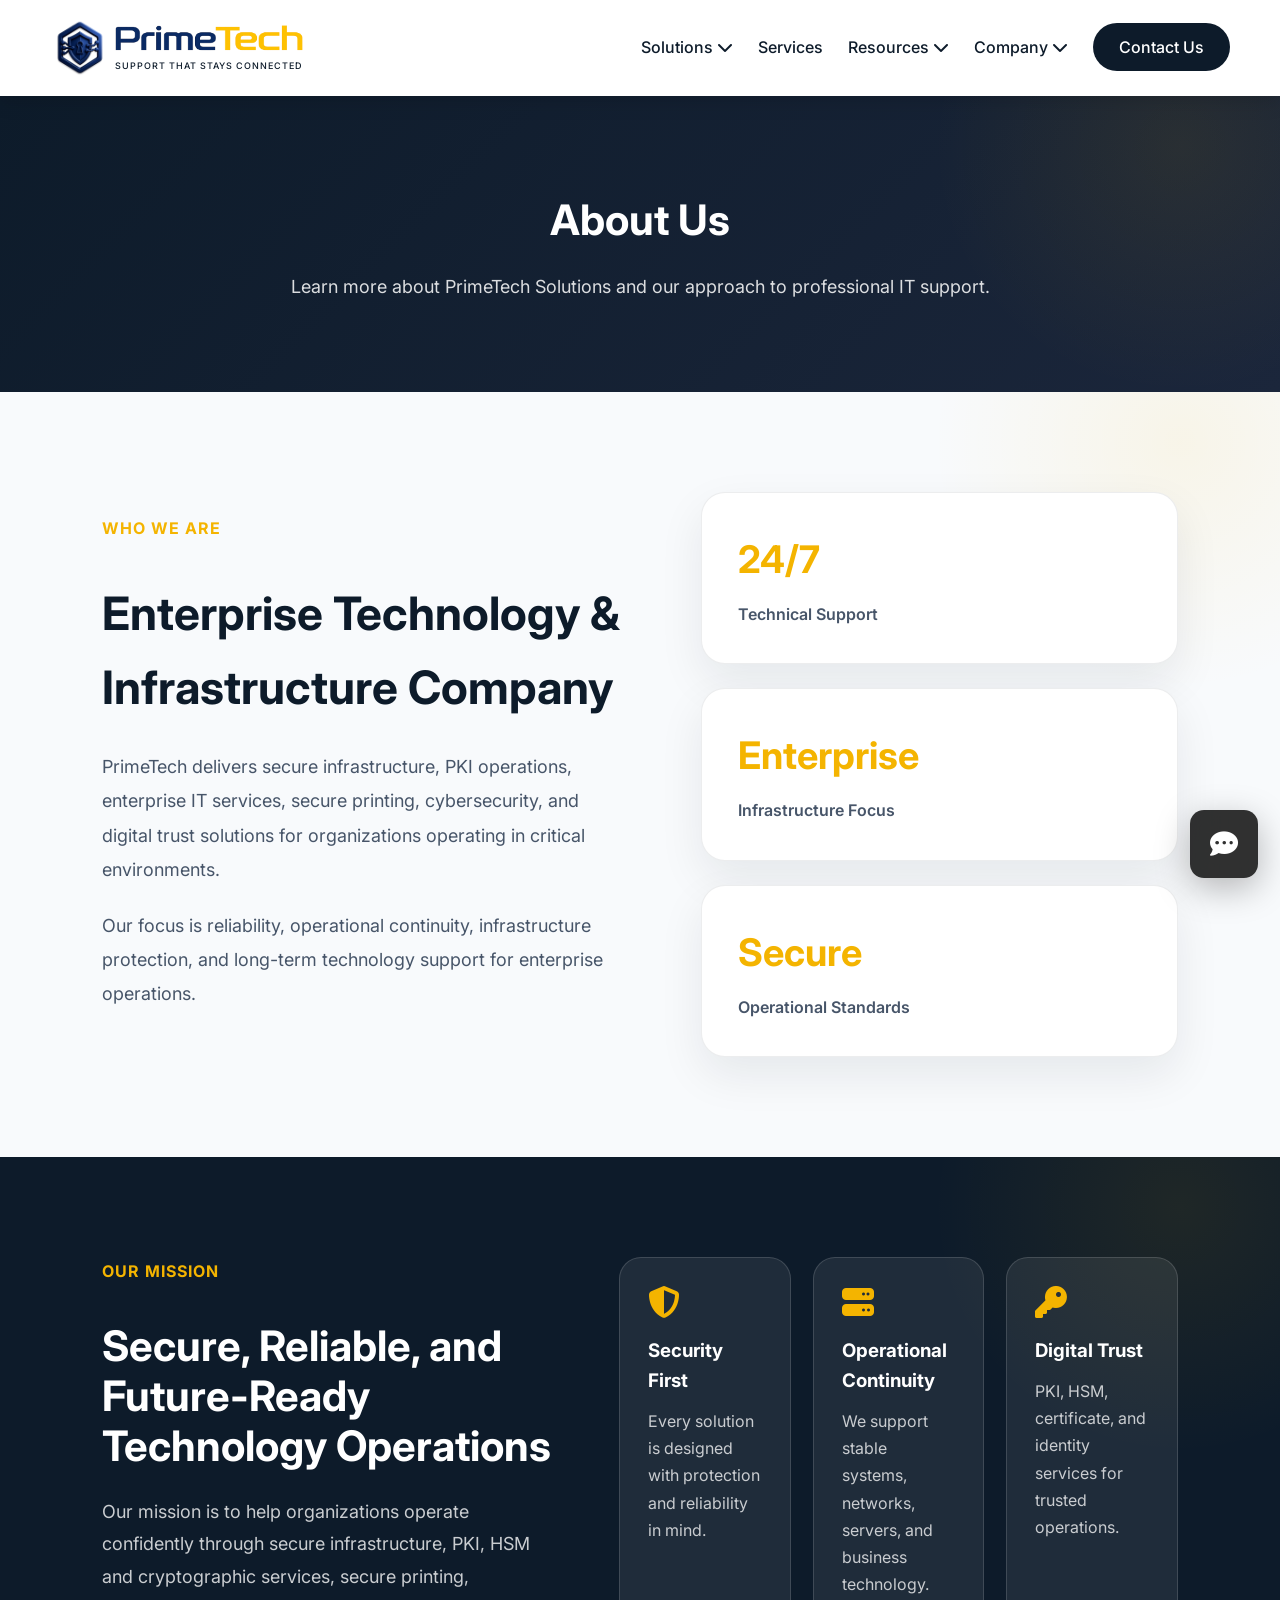
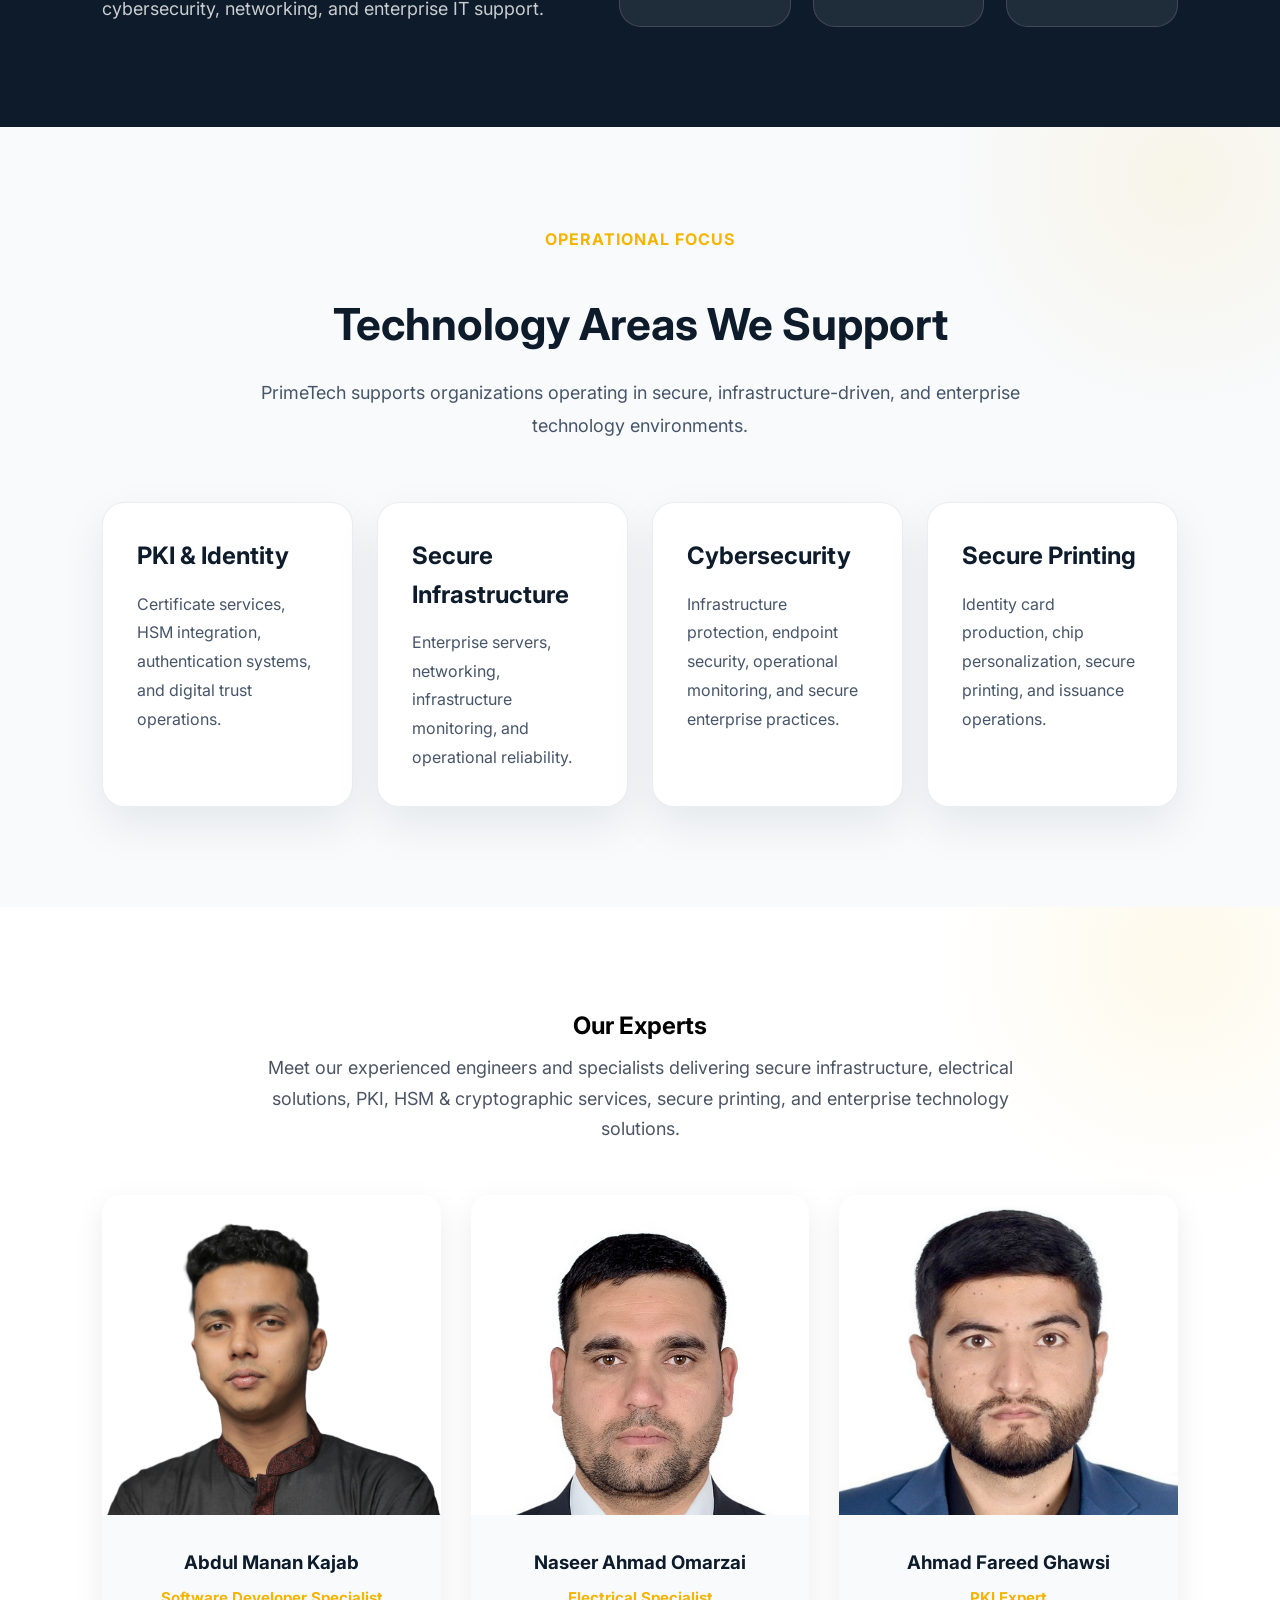
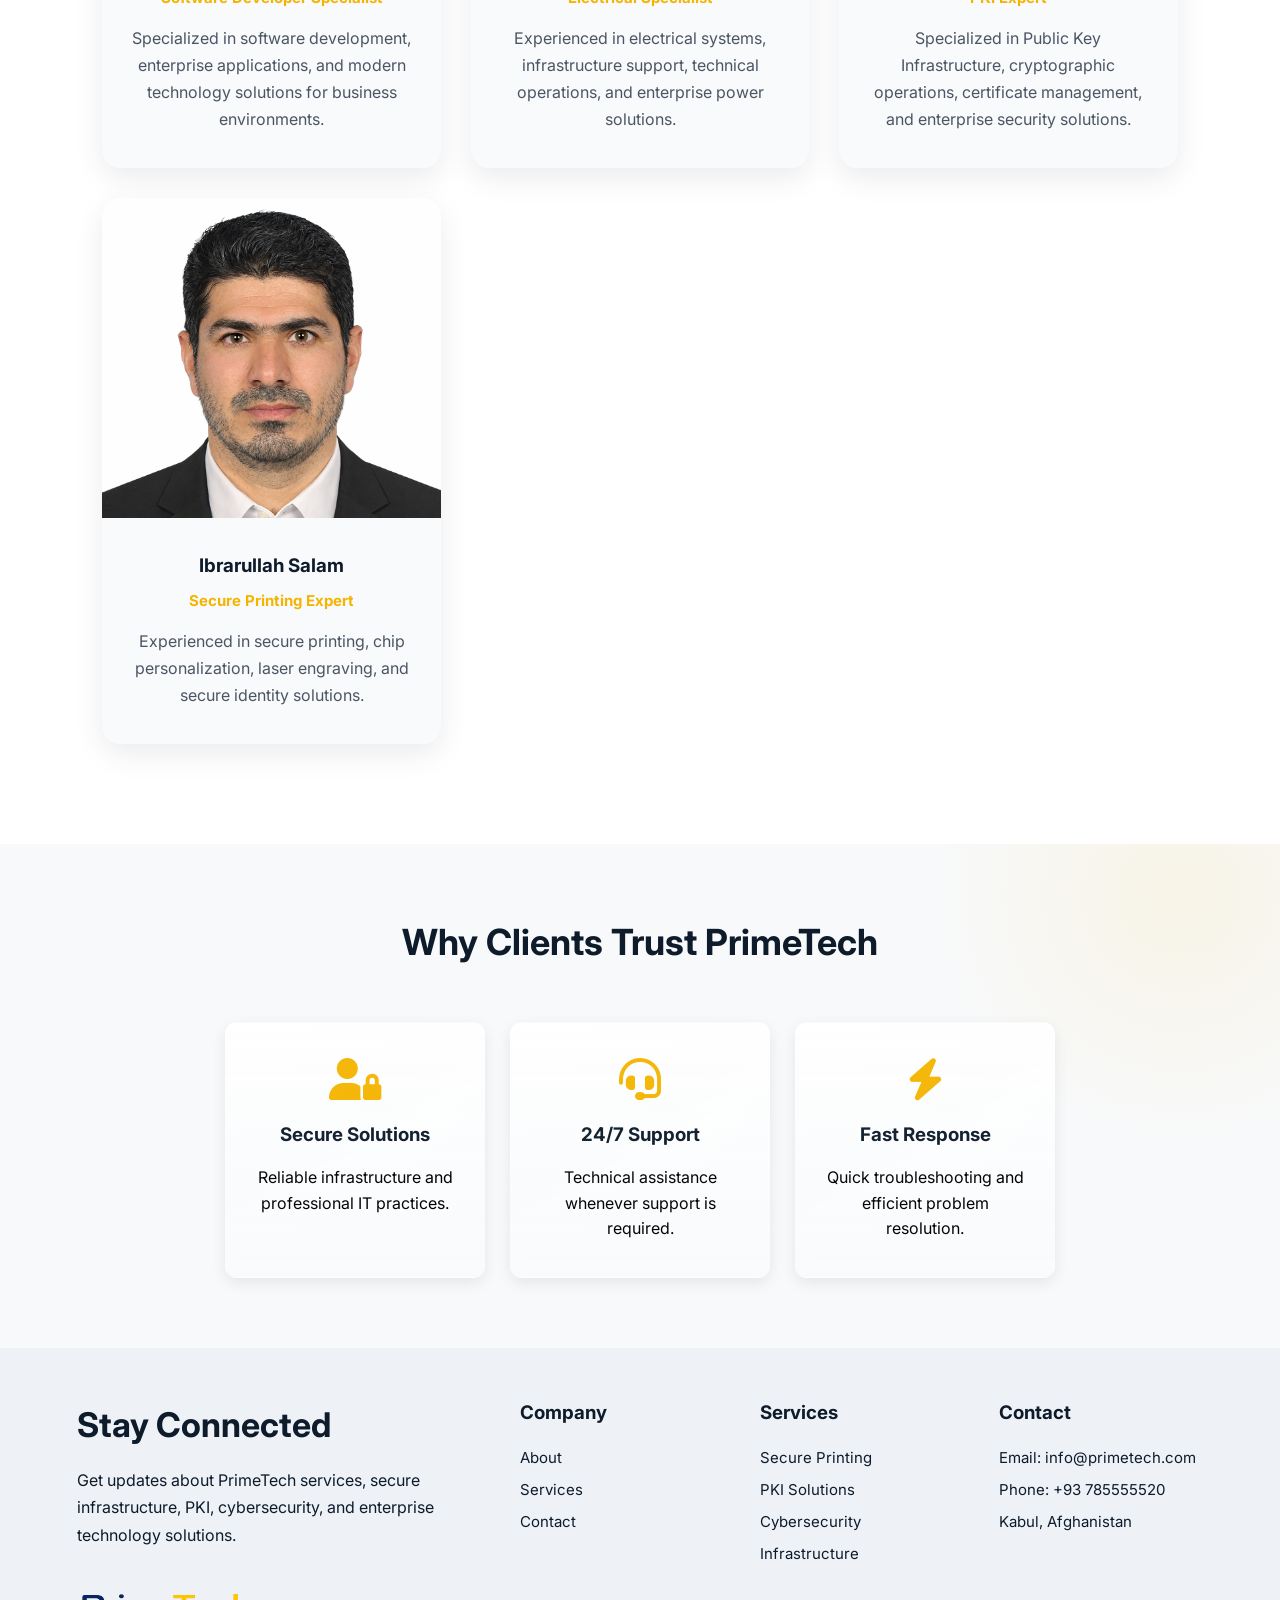
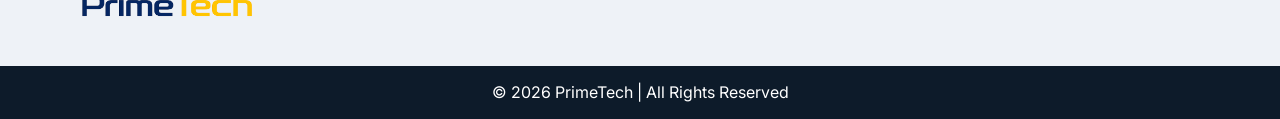
==== about.html @ 7d57d8a5 "Add files via upload" ====
<!DOCTYPE html>
<html lang="en">

<head>
    <meta charset="UTF-8">

    <meta name="viewport"
          content="width=device-width, initial-scale=1.0">

    <title>About PrimeTech | IT Support Company in Afghanistan</title>

<meta name="description"
content="Learn about PrimeTech, a professional IT support company providing networking, server management, hardware support, backup, and consulting services in Afghanistan.">

    <link rel="stylesheet"
href="https://cdnjs.cloudflare.com/ajax/libs/font-awesome/6.5.1/css/all.min.css">

<link rel="stylesheet"
href="https://unpkg.com/aos@2.3.1/dist/aos.css">

<link href="https://fonts.googleapis.com/css2?family=Inter:wght@400;500;600;700;800&display=swap" rel="stylesheet">

<link rel="stylesheet" href="style.css">
<link rel="icon" type="image/png" href="images/favicon.png">
</head>

<body>

       <!-- Navigation -->

  <nav class="navbar">

    <div class="navbar-inner">

    <a href="index.html" class="logo">

    <img src="images/logo-icon.png"
    alt="PrimeTech Icon"
    class="logo-icon-img">

    <div class="logo-wrapper">

        <img src="images/logo.png"
        alt="PrimeTech Logo"
        class="logo-img">

        <span class="logo-sub">
            Support That Stays Connected
        </span>

    </div>

</a>

    <div class="menu-toggle" onclick="toggleMenu()">
        ☰
    </div>

    <ul class="nav-links" id="navLinks">
        <li class="mega-menu-parent" id="solutionsMega">

            <a href="solutions.html">
            Solutions
            <i class="fas fa-chevron-down nav-arrow"></i>
            </a>

            <div class="mega-menu">

                <div class="mega-column">
                    <h4>By Industry</h4>

                    <a href="#"><i class="fas fa-building-columns"></i>Government</a>
                    <a href="#"><i class="fas fa-building"></i>Enterprise</a>
                    <a href="#"><i class="fas fa-landmark"></i>Financial</a>
                    <a href="#"><i class="fas fa-graduation-cap"></i>Education</a>
                </div>

                <div class="mega-column">
                    <h4>By Need</h4>

                    <a href="#"><i class="fas fa-id-badge"></i>Secure Identity</a>
                    <a href="#"><i class="fas fa-shield"></i>Infrastructure Protection</a>
                    <a href="#"><i class="fas fa-key"></i>PKI & Certificates</a>
                    <a href="#"><i class="fas fa-id-card"></i>Secure Printing</a>
                </div>

                <div class="mega-feature">
                    <h4>Enterprise Security</h4>

                    <p>
                        PrimeTech delivers enterprise-grade secure infrastructure,
                        PKI, cybersecurity, secure printing,
                        and digital identity solutions.
                    </p>

                    <a href="solutions.html" class="mega-feature-link">
                        Explore Solutions →
                    </a>
                </div>

                <div class="mega-insight">

                <div class="mega-insight-shape">
                    <i class="fas fa-shield-halved"></i>
                </div>

                <div>
                    <h4>Secure Infrastructure Lifecycle</h4>

                    <p>
                        Protect identity, systems, networks,
                        and enterprise operations with trusted
                        technology services.
                    </p>

                    <a href="solutions.html">
                        Learn More →
                    </a>
                </div>

                </div>
                <div class="mega-menu-footer">
                    <a href="solutions.html">View All Solutions</a>
                </div>

            </div>

        </li>
        <li>
    <a href="services.html">
        Services
    </a>
</li>

<li class="dropdown-parent">

        <a href="resources.html">
            Resources
            <i class="fas fa-chevron-down nav-arrow"></i>
            </a>

    <ul class="simple-dropdown">
        <li><a href="index.html#projects">Projects</a></li>
        <li><a href="#">Case Studies</a></li>
        <li><a href="#">FAQs</a></li>
    </ul>
</li>

<li class="dropdown-parent">
    
            <a href="about.html">
            Company
            <i class="fas fa-chevron-down nav-arrow"></i>
            </a>

    <ul class="simple-dropdown">
        <li><a href="about.html">About PrimeTech</a></li>
        <li><a href="about.html#mission">Mission</a></li>
        <li><a href="about.html#team">Our Experts</a></li>
    </ul>
</li>

<li>
    <a href="contact.html" class="nav-cta">
        Contact Us
    </a>
</li>

</ul>
</div>
</nav>
<section class="page-hero">

    <h1>About Us</h1>

    <p>
        Learn more about PrimeTech Solutions and our approach to
        professional IT support.
    </p>

</section>
    <section class="company-overview" data-aos="fade-up">

    <div class="company-content">

        <span class="hero-label">Who We Are</span>

        <h2>Enterprise Technology & Infrastructure Company</h2>

        <p>
            PrimeTech delivers secure infrastructure,
            PKI operations, enterprise IT services,
            secure printing, cybersecurity,
            and digital trust solutions for organizations
            operating in critical environments.
        </p>

        <p>
            Our focus is reliability, operational continuity,
            infrastructure protection, and long-term
            technology support for enterprise operations.
        </p>

    </div>

    <div class="company-metrics">

        <div class="company-metric-card">
            <h3>24/7</h3>
            <p>Technical Support</p>
        </div>

        <div class="company-metric-card">
            <h3>Enterprise</h3>
            <p>Infrastructure Focus</p>
        </div>

        <div class="company-metric-card">
            <h3>Secure</h3>
            <p>Operational Standards</p>
        </div>

    </div>

</section>
<section class="company-mission" data-aos="fade-up">

    <div class="mission-card">

        <span class="hero-label">Our Mission</span>

        <h2>Secure, Reliable, and Future-Ready Technology Operations</h2>

        <p>
            Our mission is to help organizations operate confidently
            through secure infrastructure, PKI, HSM and cryptographic
            services, secure printing, cybersecurity, networking,
            and enterprise IT support.
        </p>

    </div>

    <div class="mission-principles">

        <div>
            <i class="fas fa-shield-halved"></i>
            <h3>Security First</h3>
            <p>Every solution is designed with protection and reliability in mind.</p>
        </div>

        <div>
            <i class="fas fa-server"></i>
            <h3>Operational Continuity</h3>
            <p>We support stable systems, networks, servers, and business technology.</p>
        </div>

        <div>
            <i class="fas fa-key"></i>
            <h3>Digital Trust</h3>
            <p>PKI, HSM, certificate, and identity services for trusted operations.</p>
        </div>

    </div>

</section>
<section class="focus-areas" data-aos="fade-up">

    <div class="focus-header">

        <span class="hero-label">Operational Focus</span>

        <h2>Technology Areas We Support</h2>

        <p>
            PrimeTech supports organizations operating
            in secure, infrastructure-driven,
            and enterprise technology environments.
        </p>

    </div>

    <div class="focus-grid">

        <div class="focus-box">
            <h3>PKI & Identity</h3>
            <p>
                Certificate services, HSM integration,
                authentication systems, and digital trust operations.
            </p>
        </div>

        <div class="focus-box">
            <h3>Secure Infrastructure</h3>
            <p>
                Enterprise servers, networking,
                infrastructure monitoring,
                and operational reliability.
            </p>
        </div>

        <div class="focus-box">
            <h3>Cybersecurity</h3>
            <p>
                Infrastructure protection,
                endpoint security,
                operational monitoring,
                and secure enterprise practices.
            </p>
        </div>

        <div class="focus-box">
            <h3>Secure Printing</h3>
            <p>
                Identity card production,
                chip personalization,
                secure printing,
                and issuance operations.
            </p>
        </div>

    </div>

</section>
<section class="team-section">

    <h2>Our Experts</h2>

        <p class="section-subtitle">
                Meet our experienced engineers and specialists delivering
                secure infrastructure,
                electrical solutions,
                PKI,
                HSM & cryptographic services,
                secure printing,
                and enterprise technology solutions.
            </p>

    <div class="team-container">

        <div class="team-box">
            <img src="images/expert1.jpg" alt="Software Developer Specialist">
            <h3>Abdul Manan Kajab</h3>
            <h4>Software Developer Specialist</h4>
            <p>
                Specialized in software development, enterprise applications,
                and modern technology solutions for business environments.
            </p>
        </div>

        <div class="team-box">
            <img src="images/expert2.jpg" alt="Network Specialist">
            <h3>Naseer Ahmad Omarzai</h3>
            <h4>Electrical Specialist</h4>
            <p>
                Experienced in electrical systems,
                infrastructure support,
                technical operations,
                and enterprise power solutions.
            </p>
        </div>

        <div class="team-box">
            <img src="images/expert3.jpg" alt="PKI Expert">
            <h3>Ahmad Fareed Ghawsi</h3>
            <h4>PKI Expert</h4>
            <p>
                Specialized in Public Key Infrastructure, cryptographic operations,
                certificate management, and enterprise security solutions.
            </p>
        </div>

        <div class="team-box">
            <img src="images/expert4.jpg" alt="Secure Printing Expert">
            <h3>Ibrarullah Salam</h3>
            <h4>Secure Printing Expert</h4>
            <p>
                Experienced in secure printing, chip personalization,
                laser engraving, and secure identity solutions.
            </p>
        </div>

    </div>

</section>
<section class="trust-section">

    <h2>Why Clients Trust PrimeTech</h2>

    <div class="trust-container">

        <div class="trust-box">

            <i class="fas fa-user-lock"></i>

            <h3>Secure Solutions</h3>

            <p>
                Reliable infrastructure and
                professional IT practices.
            </p>

        </div>

        <div class="trust-box">

            <i class="fas fa-headset"></i>

            <h3>24/7 Support</h3>

            <p>
                Technical assistance whenever
                support is required.
            </p>

        </div>

        <div class="trust-box">

            <i class="fas fa-bolt"></i>

            <h3>Fast Response</h3>

            <p>
                Quick troubleshooting and
                efficient problem resolution.
            </p>

        </div>

    </div>

</section>
    <footer class="footer">

    <div class="footer-main">

        <div class="footer-newsletter">
            <h2>Stay Connected</h2>
            <p>Get updates about PrimeTech services, secure infrastructure, PKI, cybersecurity, and enterprise technology solutions.</p>

            <img src="images/logo.png"
            alt="PrimeTech Logo"
            class="footer-logo">
        </div>

        <div class="footer-links">
            <h3>Company</h3>
            <a href="about.html">About</a>
            <a href="services.html">Services</a>
            <a href="contact.html">Contact</a>
        </div>

        <div class="footer-links">
            <h3>Services</h3>
            <a href="services.html#secure-printing">Secure Printing</a>
            <a href="services.html#pki">PKI Solutions</a>
            <a href="services.html#cybersecurity">Cybersecurity</a>
            <a href="services.html">Infrastructure</a>
        </div>

        <div class="footer-links">
            <h3>Contact</h3>
            <p>Email: info@primetech.com</p>
            <p>Phone: +93 785555520</p>
            <p>Kabul, Afghanistan</p>
        </div>

    </div>

    <div class="footer-bottom">
        <p>© 2026 PrimeTech | All Rights Reserved</p>
    </div>

</footer>

<a href="https://wa.me/93785555520"
class="support-float"
target="_blank">

    <i class="fas fa-comment-dots"></i>

</a>

<script src="https://unpkg.com/aos@2.3.1/dist/aos.js"></script>


<script src="https://unpkg.com/aos@2.3.1/dist/aos.js"></script>
<script src="script.js"></script>

</body>

</html>
---- style.css ----
* {
    margin: 0;
    padding: 0;
    box-sizing: border-box;
}

/* Body */

body {
    font-family: 'Inter', Arial, sans-serif;
    line-height: 1.6;
    scroll-behavior: smooth;
    overflow-x: hidden;
}

/* Navigation */

.navbar {
    background: #ffffff;
    color: #0d1b2a;
    position: sticky;
    top: 0;
    z-index: 1000;
    box-shadow: 0 4px 20px rgba(0,0,0,0.15);
    overflow: visible;
}
.navbar-inner {
    max-width: 1400px;

    margin: 0 auto;

    padding: 18px 50px;
    position: static !important;

    display: flex;

    align-items: center;

    justify-content: space-between;

    gap: 40px;
}

.logo {
    display: flex;

    align-items: center;
    
    gap: 0px;
    
    text-decoration: none;
}

.logo-wrapper {
    display: flex;

    flex-direction: column;

    align-items: flex-start;
}

.logo-img {
    max-width: 198px;
    
    
}

.logo-icon-img {
    width: 60px;
    
    height: 60px;

    object-fit: contain;
}

.logo-sub {
    font-size: 9px;

    color: #0d1b2a;

    background: transparent;

    padding: 3px 10px;

    margin-top: -2px;

    margin-left: -5px;

    font-weight: 500;

    letter-spacing: 1px;

    text-transform: uppercase;

    backdrop-filter: blur(6px);

    -webkit-backdrop-filter: blur(6px);
    white-space: nowrap;
}

.nav-links {
    list-style: none;

    display: flex;

    justify-content: flex-end;

    align-items: center;

    gap: 25px;

    width: 100%;
}

.nav-links > li > a {
    position: relative;

    color: #0d1b2a;

    text-decoration: none;

    font-weight: 500;

    transition: color 0.3s ease;
}
.nav-links > li {
    position: relative;
}

.nav-links a::after {
    content: "";

    position: absolute;

    left: 0;
    bottom: -6px;

    width: 0%;

    height: 2px;

    background: #f4b400;

    transition: width 0.3s ease;
}

.nav-links > li > a:hover {
    color: #f4b400;
}

.nav-links > li > a:hover::after {
    width: 100%;
}
.nav-links > li > a.active::after {
    width: 100%;
}

.nav-links > li > a.active {
    color: #f4b400;
    font-weight: 600;
}

/* Hero */

.hero {
    position: relative;

    overflow: hidden;

    min-height: 100vh;

    display: flex;

    flex-direction: column;

    justify-content: center;

    align-items: center;

    background-image:
    linear-gradient(rgba(0,0,0,0.7),
    rgba(0,0,0,0.7)),
    url("images/hero.jpg");

    background-size: cover;

    background-position: center;

    color: white;

    text-align: center;

    padding: 110px 20px;
}

.hero h1 {
    font-size: 48px;

    margin-bottom: 20px;
}

.hero p {
    margin-bottom: 30px;
}

.hero button {
    background-color: #f4b400;

    color: white;

    border: none;

    padding: 14px 30px;

    font-size: 16px;

    font-weight: 600;

    border-radius: 8px;

    cursor: pointer;

    transition: all 0.3s ease;

    box-shadow: 0 8px 20px rgba(0,180,216,0.25);
}

.hero button:hover {
    transform: translateY(-3px);

    background-color: #d89b00;

    box-shadow: 0 12px 25px rgba(0,180,216,0.4);
}

/* Services */

.services {
    text-align: center;

    padding: 40px 20px;
}


/* Services Container */

.services-container {
    display: flex;

    justify-content: center;

    gap: 20px;

    flex-wrap: wrap;

    margin-top: 40px;
}

/* Service Box */

.service-box {
    background: rgba(255,255,255,0.7);

    backdrop-filter: blur(14px);

    border: 1px solid rgba(255,255,255,0.25);

    width: 300px;

    padding: 32px;

    border-radius: 20px;

    transition: all 0.35s ease;

    box-shadow:
    0 10px 30px rgba(13,27,42,0.08);
}

.service-box i {
    font-size: 40px;
    color: #f4b400;
    margin-bottom: 15px;
    display: block;
}

/* Image Section */

.image-section {
    text-align: center;
    padding: 80px 20px;
    background: #f8f9fa;
}

.image-section h2 {
    font-size: 36px;
    color: #0d1b2a;
    margin-bottom: 15px;
}

.image-section p {
    max-width: 700px;
    margin: 0 auto 35px;
    color: #444;
    font-size: 18px;
    line-height: 1.7;
}

.responsive-img {
    width: 100%;
    max-width: 650px;
    height: auto;
    display: block;
    margin: 0 auto;
    border-radius: 14px;
    box-shadow: 0 10px 30px rgba(0,0,0,0.18);
}

/* Footer */

.footer {
    background: #eef2f7;
    overflow: hidden;
    color: #0d1b2a;
    padding: 50px 6% 0;
}

.footer-main {
    display: grid;
    grid-template-columns: 2fr 1fr 1fr 1fr;
    gap: 35px;
    padding-bottom: 35px;
}

.footer-newsletter h2 {
    color: #0d1b2a;
    font-size: 34px;
    margin-bottom: 15px;
}

.footer-newsletter p {
    max-width: 520px;
    color: #0d1b2a;
    line-height: 1.7;
}

.footer-logo-text {
    margin-top: 70px;
    font-size: 22px;
    font-weight: 700;
    color: #0d1b2a;
}

.footer-links h3 {
    color: #0d1b2a;
    margin-bottom: 18px;
}

.footer-links a,
.footer-links p {
    display: block;
    color: #0d1b2a;
    text-decoration: none;
    margin-bottom: 10px;
    line-height: 1.6;
}

.footer-links a:hover {

    color: #0d1b2a;

    transform: translateX(3px);
}

.footer-bottom {
    background: #0d1b2a;

    color: white;

    text-align: center;

    padding: 14px;

    margin-left: -10%;

    margin-right: -10%;
}
.footer-links a,
.footer-links p {

    font-size: 15px;

    margin-bottom: 8px;
}
.footer-logo {
    width: 180px;

    margin-top: 40px;
    filter: contrast(1.05);
}
.footer-links a {
    transition: 0.3s ease;
}
@media (max-width: 768px) {
    .footer-main {
        grid-template-columns: 1fr;
    }
}

/* Mobile Responsive */
@media (max-width: 768px) {

    .navbar {
        flex-direction: column;
        align-items: flex-start;
    }

    .nav-links {
        margin-top: 10px;
    }

    .hero h1 {
        font-size: 32px;
    }

    .image-section img {
        width: 100%;
    }
    .menu-toggle {
    z-index: 1100;
}
}
/* Contact Section */

.contact-section {
    padding: 40px 20px;

    text-align: center;
}

/* Contact Form */

.enterprise-form {
    width: 100%;
    max-width: 100%;

    margin: 40px auto;

    display: flex;

    flex-direction: column;

    gap: 20px;
}

/* Inputs */

.contact-form input,
.contact-form textarea {
    padding: 15px;

    font-size: 16px;

    border: 1px solid #ccc;

    border-radius: 5px;
}

/* Textarea */

.contact-form textarea {
    height: 150px;

    resize: none;
}

/* Button */

.contact-form button {
    background-color: #f4b400;

    color: #0d1b2a;

    border: none;

    padding: 15px;

    font-size: 16px;

    border-radius: 5px;

    cursor: pointer;

    transition: 0.3s;
}

.contact-form button:hover {
    background-color: #d89b00;
}
/* Contact Info */

.contact-info {
    margin-top: 40px;

    line-height: 2;
}
.menu-toggle {
    display: none;
    font-size: 28px;
    cursor: pointer;
    color: #0d1b2a;
}
@media (max-width: 768px) {

    .menu-toggle {
        display: block;
    }

    .nav-links {
    position: absolute;

    top: 80px;

    left: 20px;

    background: rgba(10,20,35,0.96);

    flex-direction: column;

    width: 220px;

    padding: 25px;

    border-radius: 12px;

    display: none;

    gap: 20px;

    box-shadow: 0 10px 30px rgba(0,0,0,0.3);
}

    .nav-links.show {
        display: flex;
    }
}
.support-float {
    position: fixed;

    right: 22px;
    bottom: 22px;

    width: 68px;
    height: 68px;

    background: rgba(20,20,20,0.88);

    color: white;

    border-radius: 14px;

    display: flex;
    align-items: center;
    justify-content: center;

    text-decoration: none;

    backdrop-filter: blur(12px);

    box-shadow: 0 10px 35px rgba(0,0,0,0.28);

    z-index: 9999;

    transition: 0.3s ease;
}

.support-float i {
    font-size: 28px;
}

.support-float:hover {
    transform: translateY(-5px);

    background: #0d1b2a;

    color: #f4b400;
}
.trust-section {
    padding: 70px 20px;

    background: #f8f9fa;

    text-align: center;
}

.trust-section h2 {
    font-size: 36px;

    margin-bottom: 50px;

    color: #0d1b2a;
}

.trust-container {
    display: flex;

    justify-content: center;

    flex-wrap: wrap;

    gap: 25px;
}

.trust-box {
    background: white;

    width: 260px;

    padding: 35px 25px;

    border-radius: 12px;

    box-shadow: 0 5px 15px rgba(0,0,0,0.08);

    transition: all 0.3s ease;
}


.trust-box i {
    font-size: 42px;

    color: #f4b400;

    margin-bottom: 20px;
}

.trust-box h3 {
    margin-bottom: 15px;

    color: #0d1b2a;
}
.about-section {
    padding: 80px 20px;

    background: #f8f9fa;
}

.about-container {
    max-width: 1100px;

    margin: auto;

    display: flex;

    justify-content: space-between;

    align-items: center;

    gap: 50px;

    flex-wrap: wrap;
}

.about-text {
    flex: 1;
    min-width: 300px;
}

.about-text h1 {
    font-size: 42px;

    margin-bottom: 25px;

    color: #0d1b2a;
}

.about-text p {
    margin-bottom: 20px;

    line-height: 1.8;

    color: #444;
}

.about-stats {
    display: flex;

    gap: 20px;

    flex-wrap: wrap;

    justify-content: center;
}

.stat-box {
    background: white;

    padding: 30px;

    width: 180px;

    text-align: center;

    border-radius: 12px;

    box-shadow: 0 5px 15px rgba(0,0,0,0.08);

    transition: 0.3s;
}

.stat-box:hover {
    transform: translateY(-8px);
}

.stat-box h2 {
    color: #f4b400;

    font-size: 36px;

    margin-bottom: 10px;
}
.testimonials {
    padding: 80px 20px;

    background: white;

    text-align: center;
}

.testimonials h2 {
    font-size: 36px;

    margin-bottom: 50px;

    color: #0d1b2a;
}

.testimonials-container {
    display: flex;

    justify-content: center;

    gap: 25px;

    flex-wrap: wrap;
}

.testimonial-box {
    background: #f8f9fa;

    width: 320px;

    padding: 35px 25px;

    border-radius: 12px;

    box-shadow: 0 5px 15px rgba(0,0,0,0.08);

    transition: all 0.3s ease;
}

.testimonial-box i {
    font-size: 30px;

    color: #f4b400;

    margin-bottom: 20px;
}

.testimonial-box p {
    color: #444;

    line-height: 1.7;

    margin-bottom: 20px;
}

.testimonial-box h4 {
    color: #0d1b2a;
}


#typing {
    color: #f4b400;

    border-right: 3px solid #f4b400;

    padding-right: 5px;

    font-weight: bold;

    text-shadow: 0 0 12px rgba(244,180,0,0.45);

    animation: blink 0.7s infinite;
}

@keyframes blink {

    50% {
        border-color: transparent;
    }
}
.counter-section {
    background: #0d1b2a;

    padding: 80px 20px;

    color: white;
}

.counter-container {
    display: flex;

    justify-content: center;

    flex-wrap: wrap;

    gap: 30px;
}

.counter-box {
    text-align: center;

    width: 220px;
}

.counter-box h2 {
    font-size: 52px;

    color: #f4b400;

    margin-bottom: 10px;
}

.counter-box p {
    font-size: 18px;
}

#particles-js {
    position: absolute;

    width: 100%;
    height: 100%;

    top: 0;
    left: 0;

    z-index: 1;
}

.hero-content {
    position: relative;

    z-index: 2;
}

.cta-section h2 {
    font-size: 42px;

    margin-bottom: 20px;
}

.cta-section p {
    font-size: 18px;

    margin-bottom: 35px;

    color: rgba(13,27,42,0.85);
}

.cta-button {
    display: inline-block;

    background: #f4b400;

    color: #0d1b2a;
    box-shadow: 0 10px 25px rgba(244,180,0,0.25);

    text-decoration: none;

    padding: 15px 35px;

    border-radius: 8px;

    font-size: 18px;

    font-weight: 600;

    transition: 0.3s;
}

.cta-button:hover {
    background: #f4b400;

    transform: translateY(-5px);
}

.page-hero {
    background: linear-gradient(
        135deg,
        #0d1b2a,
        #1b263b
    );

    color: white;

    text-align: center;

    padding: 90px 20px;
}

.page-hero h1 {
    font-size: 42px;

    margin-bottom: 20px;
}

.page-hero p {
    font-size: 18px;

    max-width: 700px;

    margin: auto;

    color: rgba(255,255,255,0.85);
}
.cta-section {

    background: #0d1b2a;

    color: white;

    text-align: center;

    padding: 80px 20px;

    width: 88%;

    margin: 60px auto;

    border-radius: 24px;
}

.cta-section h2 {
    font-size: 40px;

    margin-bottom: 20px;
}

.cta-section p {
    font-size: 18px;

    margin-bottom: 30px;

    color: rgba(255,255,255,0.85);
}

.cta-section button {
    background: #0d1b2a;

    color: white;

    border: none;

    padding: 15px 35px;

    font-size: 18px;

    border-radius: 8px;

    cursor: pointer;

    transition: 0.3s;
}

.cta-section button:hover {
    background: #d89b00;

    transform: translateY(-3px);
}
.mission-section {
    background: #0d1b2a;

    color: white;

    text-align: center;

    padding: 80px 20px;
}

.mission-section h2 {
    font-size: 40px;

    margin-bottom: 25px;
}

.mission-section p {
    max-width: 800px;

    margin: auto;

    font-size: 18px;

    line-height: 1.8;

    color: rgba(255,255,255,0.85);
}


.portfolio-section h2 {
    font-size: 40px;

    margin-bottom: 12px;

    color: #0d1b2a;

    text-align: center;
}

.portfolio-container {
    display: flex;

    justify-content: center;

    flex-wrap: wrap;

    gap: 30px;
}

.portfolio-box {
    background: #f8f9fa;

    width: 340px;

    border-radius: 14px;

    overflow: hidden;

    box-shadow: 0 10px 25px rgba(0,0,0,0.08);

    transition: all 0.3s ease;
}


.portfolio-box img {
    width: 100%;

    height: 220px;

    object-fit: cover;
}

.portfolio-box h3 {
    margin: 20px 0 15px;

    color: #0d1b2a;
}

.portfolio-box p {
    padding: 0 20px 25px;

    color: #555;

    line-height: 1.7;
}
@media (max-width: 768px) {

    .navbar {
        padding: 15px 20px;
    }

    .logo-img {
        height: 38px;
    }

    .logo-sub {
        font-size: 11px;
        letter-spacing: 1px;
    }

    .hero {
        min-height: 80vh;
        padding: 90px 20px;
    }

    .hero h1 {
        font-size: 34px;
        line-height: 1.2;
    }

      
    .hero p {
        font-size: 15px;
    }

    .services,
    .trust-section,
    .testimonials,
    .portfolio-section,
    .image-section,
    .about-section {
        padding: 60px 20px;
    }

    .page-hero h1,
    .cta-section h2,
    .mission-section h2 {
        font-size: 32px;
        background: #0d1b2a;
    }

    .footer-container {
        text-align: center;
    }

    .whatsapp-button {
        padding: 12px 16px;
        font-size: 14px;
    }
}
/* Preloader */

.social-icons {
    margin-top: 15px;

    display: flex;

    gap: 15px;
}

.social-icons a {
    width: 40px;
    height: 40px;

    background: rgba(255,255,255,0.08);

    border-radius: 50%;

    display: flex;

    align-items: center;
    justify-content: center;

    color: white;

    transition: 0.3s;
}

.social-icons a:hover {
    background: #00b4d8;

    transform: translateY(-5px);
}
.service-box,
.portfolio-box,
.testimonial-box,
.trust-box {
    transition:
    transform 0.35s ease,
    box-shadow 0.35s ease;
}


.mega-menu-parent {
     position: static !important;
}


.mega-menu {
    position: absolute;

    top: 100%;

    left: 0;
   
    width: 100%;

    background: #ffffff;

    border-radius: 0 0 22px 22px;

    box-shadow: 0 25px 70px rgba(0,0,0,0.12);

    padding: 45px 40px 90px;

    grid-template-columns:
    1fr
    1fr
    1fr
    1fr;

    gap: 40px;

    z-index: 2000;

    display: none;
    
}


.mega-column {
    padding-right: 20px;

    border-right: 1px solid #e5e7eb;
}

.mega-column:last-of-type {
    border-right: none;
}

.mega-column h4,
.mega-feature h4 {
    color: #0d1b2a;

    font-size: 24px;

    margin-bottom: 24px;

    font-weight: 700;
}

.mega-column a {
    display: flex !important;

    align-items: center;

    gap: 14px;

    text-decoration: none;

    color: #334155 !important;

    padding: 12px 0;

    font-size: 17px;

    transition: 0.3s ease;
}

.mega-column a i {
    color: #f4b400;

    width: 20px;

    text-align: center;

    font-size: 16px;
}

.mega-column a:hover {
    color: #0d1b2a !important;

    transform: translateX(6px);
}

.mega-feature {
    padding-left: 10px;
}

.mega-feature p {
    color: #475569;

    line-height: 1.8;

    margin-bottom: 30px;

    font-size: 16px;
}

.mega-feature-link {
    display: inline-block;

    background: #0d1b2a;

    color: white;

    text-decoration: none;

    padding: 14px 28px;

    border-radius: 10px;

    font-weight: 600;

    transition: 0.3s ease;
}

.mega-feature-link:hover {
    background: #f4b400;

    color: #0d1b2a;
}

.mega-menu-footer {
    position: absolute;

    bottom: 0;

    left: 0;

    width: 100%;

    background: #0d1b2a;

    text-align: center;

    padding: 20px;
}

.mega-menu-footer a {
    color: white;

    text-decoration: none;

    font-size: 18px;

    font-weight: 600;

    transition: 0.3s ease;
}

.mega-menu-footer a:hover {
    color: #f4b400;
}
.portfolio-box img {
    height: 220px;

    object-fit: cover;

    transition: transform 0.4s ease;
}

.portfolio-box:hover img {
    transform: scale(1.05);
}
.section-subtitle {
    max-width: 750px;

    margin: 8px auto 45px;

    text-align: center;

    color: #4b5563;

    font-size: 18px;

    line-height: 1.7;
}
.team-section {
    padding: 100px 8%;
    background: #ffffff;
    text-align: center;
}

.team-container {
    display: grid;
    grid-template-columns: repeat(auto-fit, minmax(260px, 1fr));
    gap: 30px;
    margin-top: 50px;
}

.team-box {
    background: #f8fafc;
    border-radius: 18px;
    overflow: hidden;
    box-shadow: 0 10px 30px rgba(0,0,0,0.08);
    transition: 0.3s ease;
}

.team-box img {
    width: 100%;

    height: 320px;

    object-fit: cover;

    object-position: top;
}

.team-box h3 {
    margin-top: 25px;
    color: #0d1b2a;
}

.team-box h4 {
    color: #f4b400;
    margin-top: 8px;
    font-size: 15px;
}

.team-box p {
    padding: 15px 25px 35px;
    color: #4b5563;
    line-height: 1.7;
}
.hero-tags {
    margin-top: 30px;

    display: flex;

    flex-wrap: wrap;

    justify-content: center;

    gap: 14px;
}

.hero-tags span {
    background: rgba(255,255,255,0.08);

    border: 1px solid rgba(255,255,255,0.12);

    padding: 10px 18px;

    border-radius: 30px;

    color: white;

    font-size: 14px;

    backdrop-filter: blur(8px);

    transition: 0.3s ease;
}

.hero-tags span:hover {
    background: #00b4d8;

    transform: translateY(-4px);
}
.mega-column a i {
    margin-right: 10px;

    color: #f4b400;

    width: 18px;

    text-align: center;
}
.mega-column a {
    display: flex !important;

    align-items: flex-start;

    gap: 12px;

    line-height: 1.5;
}

.mega-column a i {
    flex-shrink: 0;

    margin-top: 4px;

    width: 20px;

    text-align: center;
}


.contact-form textarea {
    min-height: 180px;
}

.navbar {
    transition:
    background 0.3s ease,
    padding 0.3s ease,
    box-shadow 0.3s ease;
}

.portfolio-section h2 {
    text-align: center;
    margin-bottom: 10px !important;
}

.portfolio-section .section-subtitle {
    margin: 0 auto 45px !important;
    text-align: center;
}

.portfolio-box {
    text-align: center;
}

.portfolio-box h3 {
    text-align: center;
    margin: 22px 20px 14px;
}

.portfolio-box p {
    text-align: center;
}
.portfolio-section {
    padding: 90px 20px;

    background: white;

    text-align: center;
}

.portfolio-section h2 {
    margin-top: 0 !important;
    margin-bottom: 8px !important;
    text-align: center !important;
}

.portfolio-section .section-subtitle {
    margin-top: 0 !important;
    margin-bottom: 45px !important;
}

@media (max-width: 768px) {

    .nav-links {
        top: 105px !important;
        left: 25px !important;

        width: 290px !important;

        height: auto !important;
        min-height: auto !important;

        padding: 28px 30px !important;

        background: #0d1b2a !important;

        border-radius: 18px !important;

        gap: 18px !important;

        z-index: 3000 !important;
    }

    .nav-links > li > a {
        color: white !important;

        font-size: 18px;

        display: block;

        padding: 8px 0;
    }


    .nav-links > li > a.active,
    .nav-links > li > a:hover {
        color: #f4b400 !important;
    }
}

@media (max-width: 768px) {

    .nav-links {
        opacity: 0;
        visibility: hidden;

        transform: translateY(-15px);

        transition:
        opacity 0.3s ease,
        transform 0.3s ease,
        visibility 0.3s ease;
    }

    .nav-links.show {
        opacity: 1;
        visibility: visible;

        transform: translateY(0);
    }
}

section {
    position: relative;
    overflow: hidden;
    
}

section::before {
    content: "";

    position: absolute;

    width: 500px;
    height: 500px;

    background: radial-gradient(
        rgba(244,180,0,0.08),
        transparent 70%
    );

    top: -200px;
    right: -150px;

    border-radius: 50%;

    z-index: 0;
}

section > * {
    position: relative;
    z-index: 1;
}

.service-box,
.portfolio-box,
.trust-box,
.testimonial-box {

    backdrop-filter: blur(10px);

    border: 1px solid rgba(255,255,255,0.15);

    background:
    linear-gradient(
        180deg,
        rgba(255,255,255,0.95),
        rgba(248,250,252,0.92)
    );
}

.service-box,
.trust-box,
.portfolio-box,
.testimonial-box,
.team-box {

    position: relative;

    overflow: hidden;

    transition:
    transform 0.35s ease,
    box-shadow 0.35s ease,
    border-color 0.35s ease;
}

.service-box:hover,
.trust-box:hover,
.portfolio-box:hover,
.testimonial-box:hover,
.team-box:hover {

    transform:
    translateY(-12px)
    scale(1.02);

    box-shadow:
    0 20px 45px rgba(13,27,42,0.18),
    0 0 30px rgba(244,180,0,0.18);

    border-color:
    rgba(244,180,0,0.35);
}

.service-box::before,
.trust-box::before,
.portfolio-box::before,
.testimonial-box::before,
.team-box::before {

    content: "";

    position: absolute;

    top: 0;
    left: -120%;

    width: 100%;
    height: 100%;

    background:
    linear-gradient(
        120deg,
        transparent,
        rgba(255,255,255,0.18),
        transparent
    );

    transition: 0.7s;
}

.service-box:hover::before,
.trust-box:hover::before,
.portfolio-box:hover::before,
.testimonial-box:hover::before,
.team-box:hover::before {

    left: 120%;
}

.dropdown-parent {
    position: relative;
}

.simple-dropdown {
    position: absolute;

    top: 55px;

    left: 0;

    background: white;

    min-width: 220px;

    border-radius: 14px;

    padding: 14px 0;

    list-style: none;

    box-shadow: 0 20px 50px rgba(0,0,0,0.12);

    opacity: 0;

    visibility: hidden;

    transform: translateY(10px);

    transition: 0.3s ease;

    z-index: 3000;
}

.dropdown-parent:hover .simple-dropdown {
    opacity: 1;

    visibility: visible;

    transform: translateY(0);
}

.simple-dropdown li {
    width: 100%;
}

.simple-dropdown a {
    display: block;

    padding: 12px 22px;

    color: #0d1b2a !important;

    text-decoration: none;

    font-size: 15px;

    transition: 0.3s ease;
}

.simple-dropdown a:hover {
    background: rgba(244,180,0,0.15);

    color: #0d1b2a !important;

    padding-left: 28px;
}
#services,
#projects,
#contact,
section {
    scroll-margin-top: 120px;
}

.nav-cta {
    background: #0d1b2a;
    color: white !important;
    padding: 14px 26px;
    border-radius: 40px;
    font-weight: 600;
    transition: 0.3s ease;
}

.nav-cta:hover {
    background: #f4b400;
    color: #0d1b2a !important;
    transform: translateY(-2px);
}
.active-contact {
    background: #f4b400 !important;
    color: #0d1b2a !important;
}
.enterprise-hero {
    min-height: 92vh;
    padding: 120px 8%;
}

.hero-container {
    width: 100%;
    max-width: 1280px;
    margin: auto;

    display: grid;
    grid-template-columns: 1.2fr 0.8fr;
    align-items: center;
    gap: 60px;
}

.enterprise-hero .hero-content {
    text-align: left;
}

.hero-label {
    display: inline-block;
    color: #f4b400;
    font-weight: 700;
    letter-spacing: 1px;
    text-transform: uppercase;
    margin-bottom: 18px;
}

.enterprise-hero p {
    max-width: 620px;
    font-size: 18px;
    line-height: 1.8;
    margin-bottom: 30px;
    color: rgba(255,255,255,0.85);
}

.hero-buttons {
    display: flex;
    gap: 16px;
    flex-wrap: wrap;
    margin-bottom: 30px;
}

.primary-btn,
.secondary-btn {
    padding: 14px 30px;
    border-radius: 8px;
    text-decoration: none;
    font-weight: 700;
    transition: 0.3s ease;
}

.primary-btn {
    background: #f4b400;
    color: #0d1b2a;
}

.secondary-btn {
    border: 2px solid #f4b400;
    color: white;
}

.primary-btn:hover,
.secondary-btn:hover {
    transform: translateY(-4px);
}

.hero-visual {
    display: grid;
    gap: 22px;
}

.hero-card {
    background: rgba(255,255,255,0.1);
    border: 1px solid rgba(255,255,255,0.18);
    backdrop-filter: blur(14px);
    border-radius: 20px;
    padding: 30px;
    color: white;
    box-shadow: 0 20px 50px rgba(0,0,0,0.25);
}

.hero-card i {
    font-size: 36px;
    color: #f4b400;
    margin-bottom: 18px;
}

@media (max-width: 768px) {
    .hero-container {
        grid-template-columns: 1fr;
        text-align: center;
    }

    .enterprise-hero .hero-content {
        text-align: center;
    }

    .hero-buttons,
    .hero-tags {
        justify-content: center;
    }
}

.tech-section {
    padding: 80px 8%;
    background: #ffffff;
    text-align: center;
}

.tech-section h2 {
    font-size: 38px;
    color: #0d1b2a;
    margin-bottom: 12px;
}

.tech-container {
    display: grid;
    grid-template-columns: repeat(auto-fit, minmax(160px, 1fr));
    gap: 22px;
    margin-top: 45px;
}

.tech-box {
    background: #f8f9fa;
    color: #0d1b2a;
    padding: 22px;
    border-radius: 16px;
    font-weight: 700;
    font-size: 18px;
    border: 1px solid rgba(13,27,42,0.08);
    transition: 0.3s ease;
}

.tech-box:hover {
    background: #0d1b2a;
    color: #f4b400;
    transform: translateY(-6px);
}

.mega-insight {
    display: flex;
    align-items: flex-start;
    gap: 28px;
    padding-left: 20px;
    padding-top: 20px;
}

.mega-insight-shape {
    width: 150px;
    height: 150px;
    border: 7px solid #f4b400;
    border-radius: 30px;
    transform: rotate(45deg);

    display: flex;
    align-items: center;
    justify-content: center;
}

.mega-insight-shape i {
    transform: rotate(-45deg);
    font-size: 46px;
    color: #0d1b2a;
}

.mega-insight h4 {
    color: #0d1b2a;
    font-size: 24px;
    margin-bottom: 14px;
}

.mega-insight p {
    color: #4b5563;
    line-height: 1.7;
    max-width: 360px;
    margin-bottom: 14px;
}

.mega-insight a {
    color: #f4b400;
    text-decoration: none;
    font-weight: 700;
}

.mega-column a {
    transition:
    color 0.3s ease,
    transform 0.3s ease,
    padding-left 0.3s ease;
}

.mega-column a:hover {
    padding-left: 8px;
}

.platform-section {
    padding: 100px 8%;
    background: #0d1b2a;
    color: white;

    display: grid;
    grid-template-columns: 0.9fr 1.1fr;
    gap: 70px;
    align-items: center;
}

.platform-content h2 {
    font-size: 44px;
    line-height: 1.2;
    margin-bottom: 22px;
}

.platform-content p {
    color: rgba(255,255,255,0.82);
    font-size: 18px;
    line-height: 1.8;
    margin-bottom: 32px;
}

.platform-map {
    display: grid;
    grid-template-columns: repeat(2, 1fr);
    gap: 22px;
}

.platform-card,
.platform-core {
    padding: 24px;
    border-radius: 18px;
    text-align: center;
    font-weight: 700;
}

.platform-card {
    background: rgba(255,255,255,0.08);
    border: 1px solid rgba(255,255,255,0.15);
}

.platform-core {
    grid-column: 1 / -1;
    background: #f4b400;
    color: #0d1b2a;
    font-size: 22px;
}

@media (max-width: 768px) {
    .platform-section {
        grid-template-columns: 1fr;
    }
}

.infrastructure-section {
    padding: 110px 8%;

    display: grid;
    grid-template-columns: 1fr 1fr;
    gap: 70px;
    align-items: center;
}

.infrastructure-content h2 {
    font-size: 52px;
    margin: 18px 0 24px;
    color: #0d1b2a;
}

.infrastructure-content p {
    font-size: 18px;
    line-height: 1.9;
    color: #475569;
    margin-bottom: 35px;
}

.infra-points {
    display: grid;
    grid-template-columns: repeat(2, 1fr);
    gap: 18px;
    margin-bottom: 38px;
}

.infra-points div {
    background: #f8fafc;
    padding: 18px;
    border-radius: 14px;
    font-weight: 600;
    color: #0d1b2a;

    display: flex;
    align-items: center;
    gap: 12px;

    box-shadow: 0 8px 22px rgba(0,0,0,0.06);
}

.infra-points i {
    color: #f4b400;
}

.infrastructure-image img {
    width: 100%;
    border-radius: 24px;
    box-shadow: 0 30px 60px rgba(0,0,0,0.16);
}

@media (max-width: 768px) {

    .infrastructure-section {
        grid-template-columns: 1fr;
    }

    .infra-points {
        grid-template-columns: 1fr;
    }
}

.infrastructure-image {
    position: relative;
}

.infra-overlay {
    position: absolute;
    left: 30px;
    bottom: 30px;

    background: rgba(13,27,42,0.88);
    color: white;

    padding: 24px 28px;
    border-radius: 18px;

    backdrop-filter: blur(12px);
    box-shadow: 0 20px 45px rgba(0,0,0,0.28);
}

.infra-overlay span {
    color: #f4b400;
    font-size: 13px;
    font-weight: 700;
    text-transform: uppercase;
}

.infra-overlay h3 {
    font-size: 42px;
    margin: 8px 0 0;
}

.infra-overlay p {
    color: rgba(255,255,255,0.8);
}

.infra-dashboard {
    background:
        linear-gradient(135deg, rgba(13,27,42,0.96), rgba(27,38,59,0.96)),
        url("images/it-infrastructure.jpg");

    background-size: cover;
    background-position: center;

    border-radius: 28px;
    padding: 34px;

    max-width: 620px;
    margin-left: auto;

    box-shadow: 0 35px 80px rgba(13,27,42,0.28);
    border: 1px solid rgba(255,255,255,0.14);
}

.dashboard-header {
    display: flex;
    justify-content: space-between;
    align-items: center;

    color: white;
    margin-bottom: 28px;
}

.dashboard-header span {
    color: #f4b400;
    font-weight: 800;
    letter-spacing: 1px;
    text-transform: uppercase;
    font-size: 13px;
}

.dashboard-header strong {
    font-size: 15px;
    color: rgba(255,255,255,0.78);
}

.dashboard-grid {
    display: grid;
    grid-template-columns: repeat(2, 1fr);
    gap: 18px;
}

.dashboard-tile {
    background: rgba(255,255,255,0.08);
    border: 1px solid rgba(255,255,255,0.14);
    border-radius: 20px;
    padding: 20px;
    color: white;
    backdrop-filter: blur(14px);
}

.dashboard-tile.large {
    min-height: 150px;
}

.dashboard-tile.wide {
    grid-column: 1 / -1;
}

.dashboard-tile i {
    color: #f4b400;
    font-size: 30px;
    margin-bottom: 18px;
}

.dashboard-tile h3 {
    font-size: 22px;
    margin-bottom: 8px;
}

.dashboard-tile p {
    color: rgba(255,255,255,0.75);
    line-height: 1.6;
}

.status-dot {
    display: inline-block;
    width: 14px;
    height: 14px;
    background: #f4b400;
    border-radius: 50%;
    box-shadow: 0 0 18px rgba(244,180,0,0.9);
    margin-bottom: 18px;
}

.enterprise-trust {
    padding: 90px 8%;
    background: #f8fafc;

    color: #0d1b2a;
    text-align: center;
}

.trust-header {
    max-width: 820px;
    margin: 0 auto 70px;
}

.trust-header h2 {
    font-size: 42px;
    line-height: 1.2;
}

.trust-header p {
    color: #475569;
    line-height: 1.9;
    font-size: 18px;
}

.trust-metrics {
    display: grid;
    grid-template-columns: repeat(4, 1fr);
    gap: 28px;
}

.metric-card {
    background: white;

    border: 1px solid rgba(13,27,42,0.08);

    border-radius: 24px;

    padding: 34px 22px;

    backdrop-filter: blur(12px);

    transition: 0.3s ease;
    min-height: 220px;

    box-shadow:
    0 12px 35px rgba(13,27,42,0.08);
}

.metric-card:hover {
    transform: translateY(-10px);
    border-color: rgba(244,180,0,0.45);
}

.metric-card h3 {
    font-size: 42px;
    color: #f4b400;
    margin-bottom: 14px;
}

.metric-card p {
    color: #475569;
    line-height: 1.7;
}

@media (max-width: 768px) {

    .trust-metrics {
        grid-template-columns: 1fr;
    }
}

#solutionsMega.open .mega-menu {
    display: grid;
}

.tech-ecosystem {
    background: #f8fafc;
}

.tech-heading {
    max-width: 780px;
    margin: 0 auto 60px;
}

.tech-heading h2 {
    font-size: 44px;
    color: #0d1b2a;
    margin: 16px 0;
}

.tech-heading p {
    color: #475569;
    font-size: 18px;
    line-height: 1.8;
}

.tech-ecosystem-grid {
    display: grid;
    grid-template-columns: 1.4fr repeat(3, 1fr);
    gap: 22px;
}

.tech-node {
    background: white;
    border: 1px solid rgba(13,27,42,0.08);
    border-radius: 22px;
    padding: 28px;
    text-align: left;
    box-shadow: 0 14px 35px rgba(13,27,42,0.08);
    transition: 0.3s ease;
}

.tech-node.large {
    grid-row: span 2;
    background: #0d1b2a;
    color: white;
}

.tech-node span {
    color: #f4b400;
    font-size: 13px;
    font-weight: 800;
    text-transform: uppercase;
    letter-spacing: 1px;
}

.tech-node h3 {
    font-size: 26px;
    margin: 14px 0 10px;
    color: #0d1b2a;
}

.tech-node.large h3 {
    color: white;
    font-size: 38px;
}

.tech-node p {
    color: #64748b;
    line-height: 1.7;
}

.tech-node.large p {
    color: rgba(255,255,255,0.78);
}

.tech-node:hover {
    transform: translateY(-8px);
    border-color: rgba(244,180,0,0.5);
}

@media (max-width: 768px) {
    .tech-ecosystem-grid {
        grid-template-columns: 1fr;
    }
}

.service-box,
.trust-box,
.portfolio-box,
.metric-card,
.tech-node,
.dashboard-tile,
.platform-card {
    position: relative;
    overflow: hidden;

    transition:
    transform 0.45s ease,
    box-shadow 0.45s ease,
    border-color 0.45s ease;
}

.service-box::before,
.trust-box::before,
.portfolio-box::before,
.metric-card::before,
.tech-node::before,
.dashboard-tile::before,
.platform-card::before {
    content: "";

    position: absolute;

    top: -120%;
    left: -120%;

    width: 220%;
    height: 220%;

    background:
    linear-gradient(
        135deg,
        transparent,
        rgba(255,255,255,0.06),
        transparent
    );

    transform: rotate(25deg);

    transition: 0.7s ease;
}

.service-box:hover::before,
.trust-box:hover::before,
.portfolio-box:hover::before,
.metric-card:hover::before,
.tech-node:hover::before,
.dashboard-tile:hover::before,
.platform-card:hover::before {
    top: 120%;
    left: 120%;
}

.service-box:hover,
.trust-box:hover,
.portfolio-box:hover,
.metric-card:hover,
.tech-node:hover,
.dashboard-tile:hover,
.platform-card:hover {
    transform: translateY(-10px);

    box-shadow:
    0 25px 60px rgba(13,27,42,0.14);

    border-color:
    rgba(244,180,0,0.45);
}

.service-box:hover,
.trust-box:hover,
.portfolio-box:hover,
.metric-card:hover,
.tech-node:hover,
.dashboard-tile:hover,
.platform-card:hover {
    transform: translateY(-14px) scale(1.025) !important;

    box-shadow:
        0 30px 70px rgba(13,27,42,0.22),
        0 0 35px rgba(244,180,0,0.22) !important;

    border-color: rgba(244,180,0,0.55) !important;
}

/* Solutions Page */

.solution-overview {
    padding: 100px 8%;
    background: #f8fafc;
}

.solution-intro {
    max-width: 820px;
    text-align: center;
    margin: 0 auto 60px;
}

.solution-intro h2,
.architecture-content h2 {
    font-size: 44px;
    color: #0d1b2a;
    margin: 18px 0;
}

.solution-intro p,
.architecture-content p {
    color: #475569;
    font-size: 18px;
    line-height: 1.8;
}

.solution-grid {
    display: grid;
    grid-template-columns: repeat(4, 1fr);
    gap: 26px;
}

.solution-card {
    background: white;
    padding: 34px;
    border-radius: 24px;
    border: 1px solid rgba(13,27,42,0.08);
    box-shadow: 0 18px 45px rgba(13,27,42,0.08);
    transition: 0.35s ease;
}

.solution-card i {
    font-size: 36px;
    color: #f4b400;
    margin-bottom: 22px;
}

.solution-card h3 {
    color: #0d1b2a;
    margin-bottom: 14px;
}

.solution-card p {
    color: #475569;
    line-height: 1.7;
}

.solution-card:hover {
    transform: translateY(-10px);
    border-color: rgba(244,180,0,0.45);
}

.solution-architecture {
    padding: 110px 8%;
    background: #0d1b2a;
    color: white;

    display: grid;
    grid-template-columns: 0.9fr 1.1fr;
    gap: 70px;
    align-items: center;
}

.architecture-content h2 {
    color: white;
}

.architecture-content p {
    color: rgba(255,255,255,0.78);
    margin-bottom: 32px;
}

.architecture-map {
    display: grid;
    grid-template-columns: repeat(2, 1fr);
    gap: 22px;
}

.architecture-map div {
    background: rgba(255,255,255,0.08);
    border: 1px solid rgba(255,255,255,0.14);
    padding: 28px;
    border-radius: 20px;
    text-align: center;
    font-weight: 700;
}

.architecture-core {
    grid-column: 1 / -1;
    background: #f4b400 !important;
    color: #0d1b2a;
}

@media (max-width: 768px) {
    .solution-grid,
    .solution-architecture {
        grid-template-columns: 1fr;
    }
}

/* Services Page */

.services-page-section {
    padding: 100px 8%;
    background: #f8fafc;
}

.services-page-header {
    max-width: 850px;
    text-align: center;
    margin: 0 auto 60px;
}

.services-page-header h2,
.process-content h2 {
    font-size: 44px;
    color: #0d1b2a;
    margin: 18px 0;
}

.services-page-header p,
.process-content p {
    color: #475569;
    font-size: 18px;
    line-height: 1.8;
}

.services-category-grid {
    display: grid;
    grid-template-columns: repeat(3, 1fr);
    gap: 26px;
}

.service-detail-card {
    background: white;
    padding: 34px;
    border-radius: 24px;
    border: 1px solid rgba(13,27,42,0.08);
    box-shadow: 0 18px 45px rgba(13,27,42,0.08);
    transition: 0.35s ease;
}

.service-detail-card i {
    font-size: 36px;
    color: #f4b400;
    margin-bottom: 22px;
}

.service-detail-card h3 {
    color: #0d1b2a;
    margin-bottom: 14px;
}

.service-detail-card p {
    color: #475569;
    line-height: 1.7;
}

.service-detail-card:hover {
    transform: translateY(-10px);
    border-color: rgba(244,180,0,0.45);
}

.service-process {
    padding: 110px 8%;
    background: #0d1b2a;
    color: white;

    display: grid;
    grid-template-columns: 0.9fr 1.1fr;
    gap: 70px;
    align-items: center;
}

.process-content h2 {
    color: white;
}

.process-content p {
    color: rgba(255,255,255,0.78);
}

.process-steps {
    display: grid;
    grid-template-columns: repeat(3, 1fr);
    gap: 22px;
}

.process-steps div {
    background: rgba(255,255,255,0.08);
    border: 1px solid rgba(255,255,255,0.14);
    border-radius: 22px;
    padding: 30px;
}

.process-steps span {
    color: #f4b400;
    font-size: 34px;
    font-weight: 800;
}

.process-steps h3 {
    margin: 18px 0 10px;
}

.process-steps p {
    color: rgba(255,255,255,0.76);
    line-height: 1.7;
}

@media (max-width: 768px) {
    .services-category-grid,
    .service-process,
    .process-steps {
        grid-template-columns: 1fr;
    }
}

.services-cta {
    margin: 80px 8%;
    padding: 60px;
    background: #0d1b2a;
    color: white;
    border-radius: 28px;

    display: flex;
    align-items: center;
    justify-content: space-between;
    gap: 40px;
}

.services-cta h2 {
    font-size: 38px;
    margin: 14px 0;
}

.services-cta p {
    color: rgba(255,255,255,0.78);
    max-width: 720px;
    line-height: 1.8;
}

@media (max-width: 768px) {
    .services-cta {
        flex-direction: column;
        align-items: flex-start;
        padding: 40px 28px;
    }
}

/* Resources Page */

.resources-hub {
    padding: 100px 8%;
    background: #f8fafc;
}

.resources-header {
    max-width: 820px;
    text-align: center;
    margin: 0 auto 60px;
}

.resources-header h2 {
    font-size: 44px;
    color: #0d1b2a;
    margin: 18px 0;
}

.resources-header p {
    color: #475569;
    font-size: 18px;
    line-height: 1.8;
}

.resources-grid {
    display: grid;
    grid-template-columns: repeat(3, 1fr);
    gap: 28px;
}

.resource-card {
    background: white;
    padding: 36px;
    border-radius: 24px;
    border: 1px solid rgba(13,27,42,0.08);
    box-shadow: 0 18px 45px rgba(13,27,42,0.08);
}

.resource-card span {
    color: #f4b400;
    font-weight: 800;
    text-transform: uppercase;
    font-size: 13px;
    letter-spacing: 1px;
}

.resource-card h3 {
    color: #0d1b2a;
    margin: 18px 0 14px;
    font-size: 24px;
}

.resource-card p {
    color: #475569;
    line-height: 1.8;
    margin-bottom: 24px;
}

.resource-card a {
    color: #0d1b2a;
    text-decoration: none;
    font-weight: 700;
}

@media (max-width: 768px) {
    .resources-grid {
        grid-template-columns: 1fr;
    }
}

/* Company Page */

.company-overview {
    padding: 100px 8%;
    background: #f8fafc;

    display: grid;
    grid-template-columns: 1fr 0.9fr;
    gap: 70px;
    align-items: center;
}

.company-content h2 {
    font-size: 46px;
    color: #0d1b2a;
    margin: 18px 0 26px;
}

.company-content p {
    color: #475569;
    font-size: 18px;
    line-height: 1.9;
    margin-bottom: 22px;
}

.company-metrics {
    display: grid;
    gap: 24px;
}

.company-metric-card {
    background: white;
    border-radius: 24px;
    padding: 36px;
    border: 1px solid rgba(13,27,42,0.08);

    box-shadow:
    0 18px 45px rgba(13,27,42,0.08);
}

.company-metric-card h3 {
    font-size: 38px;
    color: #f4b400;
    margin-bottom: 12px;
}

.company-metric-card p {
    color: #475569;
    font-weight: 600;
}

@media (max-width: 768px) {
    .company-overview {
        grid-template-columns: 1fr;
    }
}

.company-mission {
    padding: 100px 8%;
    background: #0d1b2a;
    color: white;

    display: grid;
    grid-template-columns: 0.9fr 1.1fr;
    gap: 60px;
    align-items: center;
}

.mission-card h2 {
    font-size: 42px;
    line-height: 1.2;
    margin: 18px 0 24px;
}

.mission-card p {
    color: rgba(255,255,255,0.78);
    font-size: 18px;
    line-height: 1.8;
}

.mission-principles {
    display: grid;
    grid-template-columns: repeat(3, 1fr);
    gap: 22px;
}

.mission-principles div {
    background: rgba(255,255,255,0.08);
    border: 1px solid rgba(255,255,255,0.14);
    border-radius: 22px;
    padding: 28px;
}

.mission-principles i {
    color: #f4b400;
    font-size: 32px;
    margin-bottom: 18px;
}

.mission-principles h3 {
    margin-bottom: 12px;
}

.mission-principles p {
    color: rgba(255,255,255,0.76);
    line-height: 1.7;
}

@media (max-width: 768px) {
    .company-mission,
    .mission-principles {
        grid-template-columns: 1fr;
    }
}

.focus-areas {
    padding: 100px 8%;
    background: #f8fafc;
}

.focus-header {
    max-width: 850px;
    text-align: center;
    margin: 0 auto 60px;
}

.focus-header h2 {
    font-size: 44px;
    color: #0d1b2a;
    margin: 18px 0;
}

.focus-header p {
    color: #475569;
    font-size: 18px;
    line-height: 1.8;
}

.focus-grid {
    display: grid;
    grid-template-columns: repeat(4, 1fr);
    gap: 24px;
}

.focus-box {
    background: white;
    border-radius: 22px;
    padding: 34px;

    border: 1px solid rgba(13,27,42,0.08);

    box-shadow:
    0 18px 45px rgba(13,27,42,0.08);

    transition: 0.35s ease;
}

.focus-box:hover {
    transform: translateY(-8px);
}

.focus-box h3 {
    color: #0d1b2a;
    margin-bottom: 14px;
    font-size: 24px;
}

.focus-box p {
    color: #475569;
    line-height: 1.8;
}

@media (max-width: 768px) {
    .focus-grid {
        grid-template-columns: 1fr;
    }
}

/* Contact Page */

.contact-enterprise {
    padding: 120px 8%;
    background: #f8fafc;

    display: grid;
    grid-template-columns: 1fr 1fr;
    gap: 70px;
    align-items: start;
}

.contact-info-panel h2 {
    font-size: 44px;
    color: #0d1b2a;
    margin: 18px 0;
}

.contact-info-panel p {
    color: #475569;
    font-size: 18px;
    line-height: 1.8;
}

.contact-cards {
    display: grid;
    gap: 20px;
    margin-top: 35px;
}

.contact-cards div {
    background: white;
    padding: 24px;
    border-radius: 20px;
    border: 1px solid rgba(13,27,42,0.08);
    box-shadow: 0 14px 35px rgba(13,27,42,0.08);
}

.contact-cards i {
    color: #f4b400;
    font-size: 26px;
    margin-bottom: 12px;
}

.enterprise-form {
    background: white;
    padding: 32px;
    margin-top: -10px;
    border-radius: 26px;
    box-shadow: 0 22px 55px rgba(13,27,42,0.1);
}

.enterprise-form input,
.enterprise-form select,
.enterprise-form textarea {
    width: 100%;
    padding: 16px;
    border: 1px solid #d1d5db;
    border-radius: 12px;
    font-size: 15px;
}

.enterprise-form button {
    background: #0d1b2a;
    color: white;
    border: none;
    padding: 16px;
    border-radius: 12px;
    font-weight: 700;
    cursor: pointer;
}

.enterprise-form button:hover {
    background: #f4b400;
    color: #0d1b2a;
}

@media (max-width: 768px) {
    .contact-enterprise {
        grid-template-columns: 1fr;
    }
}

/* Premium interaction system */

.service-detail-card,
.solution-card,
.resource-card,
.company-metric-card,
.focus-box,
.contact-cards div,
.metric-card,
.tech-node,
.dashboard-tile,
.platform-card,
.trust-box,
.portfolio-box,
.team-box {
    transition:
        transform 0.45s ease,
        box-shadow 0.45s ease,
        border-color 0.45s ease;
}

.service-detail-card:hover,
.solution-card:hover,
.resource-card:hover,
.company-metric-card:hover,
.focus-box:hover,
.contact-cards div:hover,
.metric-card:hover,
.tech-node:hover,
.dashboard-tile:hover,
.platform-card:hover,
.trust-box:hover,
.portfolio-box:hover,
.team-box:hover {
    transform: translateY(-12px) scale(1.015);

    box-shadow:
        0 28px 70px rgba(13,27,42,0.18),
        0 0 35px rgba(244,180,0,0.18);

    border-color: rgba(244,180,0,0.45);
}

.service-detail-card i,
.solution-card i,
.contact-cards i,
.trust-box i,
.service-box i,
.dashboard-tile i,
.mission-principles i {
    transition: transform 0.35s ease;
}

.service-detail-card:hover i,
.solution-card:hover i,
.contact-cards div:hover i,
.trust-box:hover i,
.service-box:hover i,
.dashboard-tile:hover i,
.mission-principles div:hover i {
    transform: translateY(-6px) scale(1.08);
}

.primary-btn,
.secondary-btn,
.nav-cta,
.cta-button,
.enterprise-form button,
.services-cta .primary-btn {
    transition:
        transform 0.35s ease,
        box-shadow 0.35s ease,
        background 0.35s ease,
        color 0.35s ease;
}

.primary-btn:hover,
.secondary-btn:hover,
.nav-cta:hover,
.cta-button:hover,
.enterprise-form button:hover,
.services-cta .primary-btn:hover {
    transform: translateY(-4px);

    box-shadow:
        0 18px 40px rgba(13,27,42,0.22),
        0 0 25px rgba(244,180,0,0.22);
}
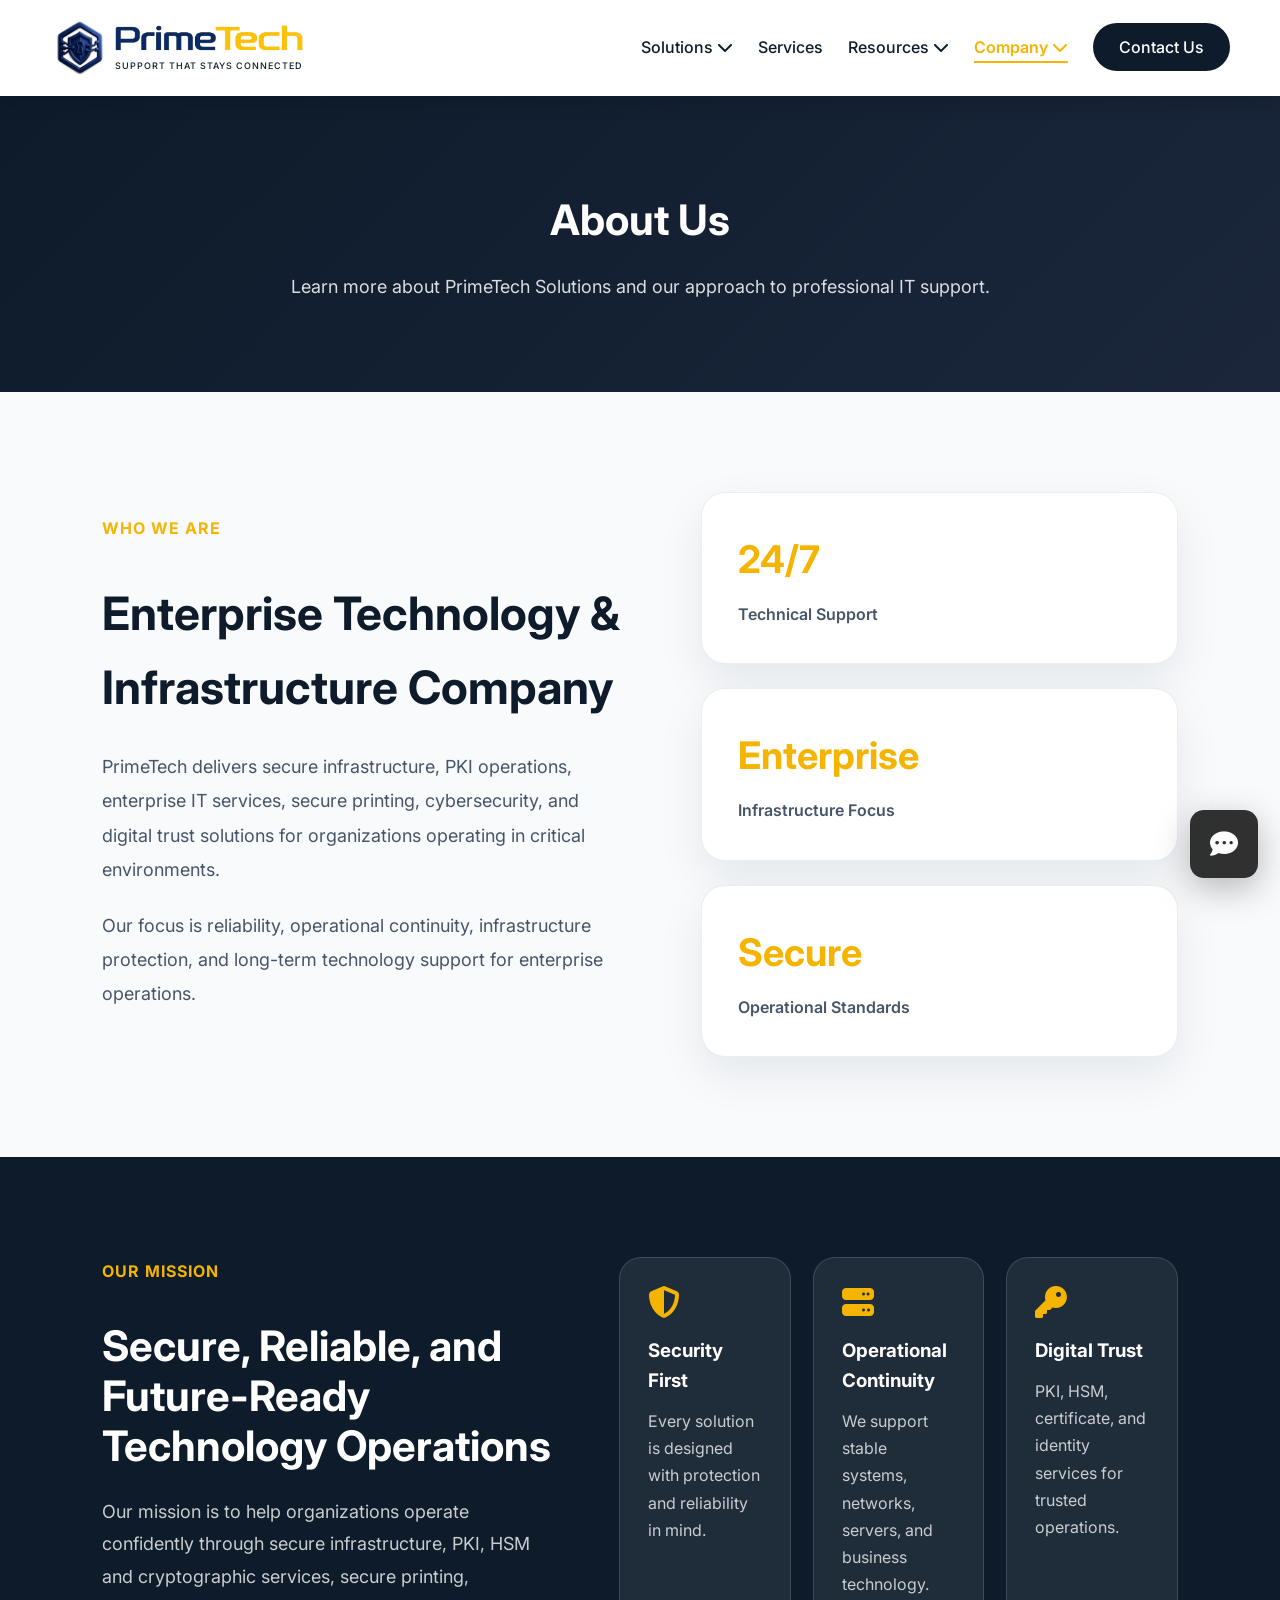
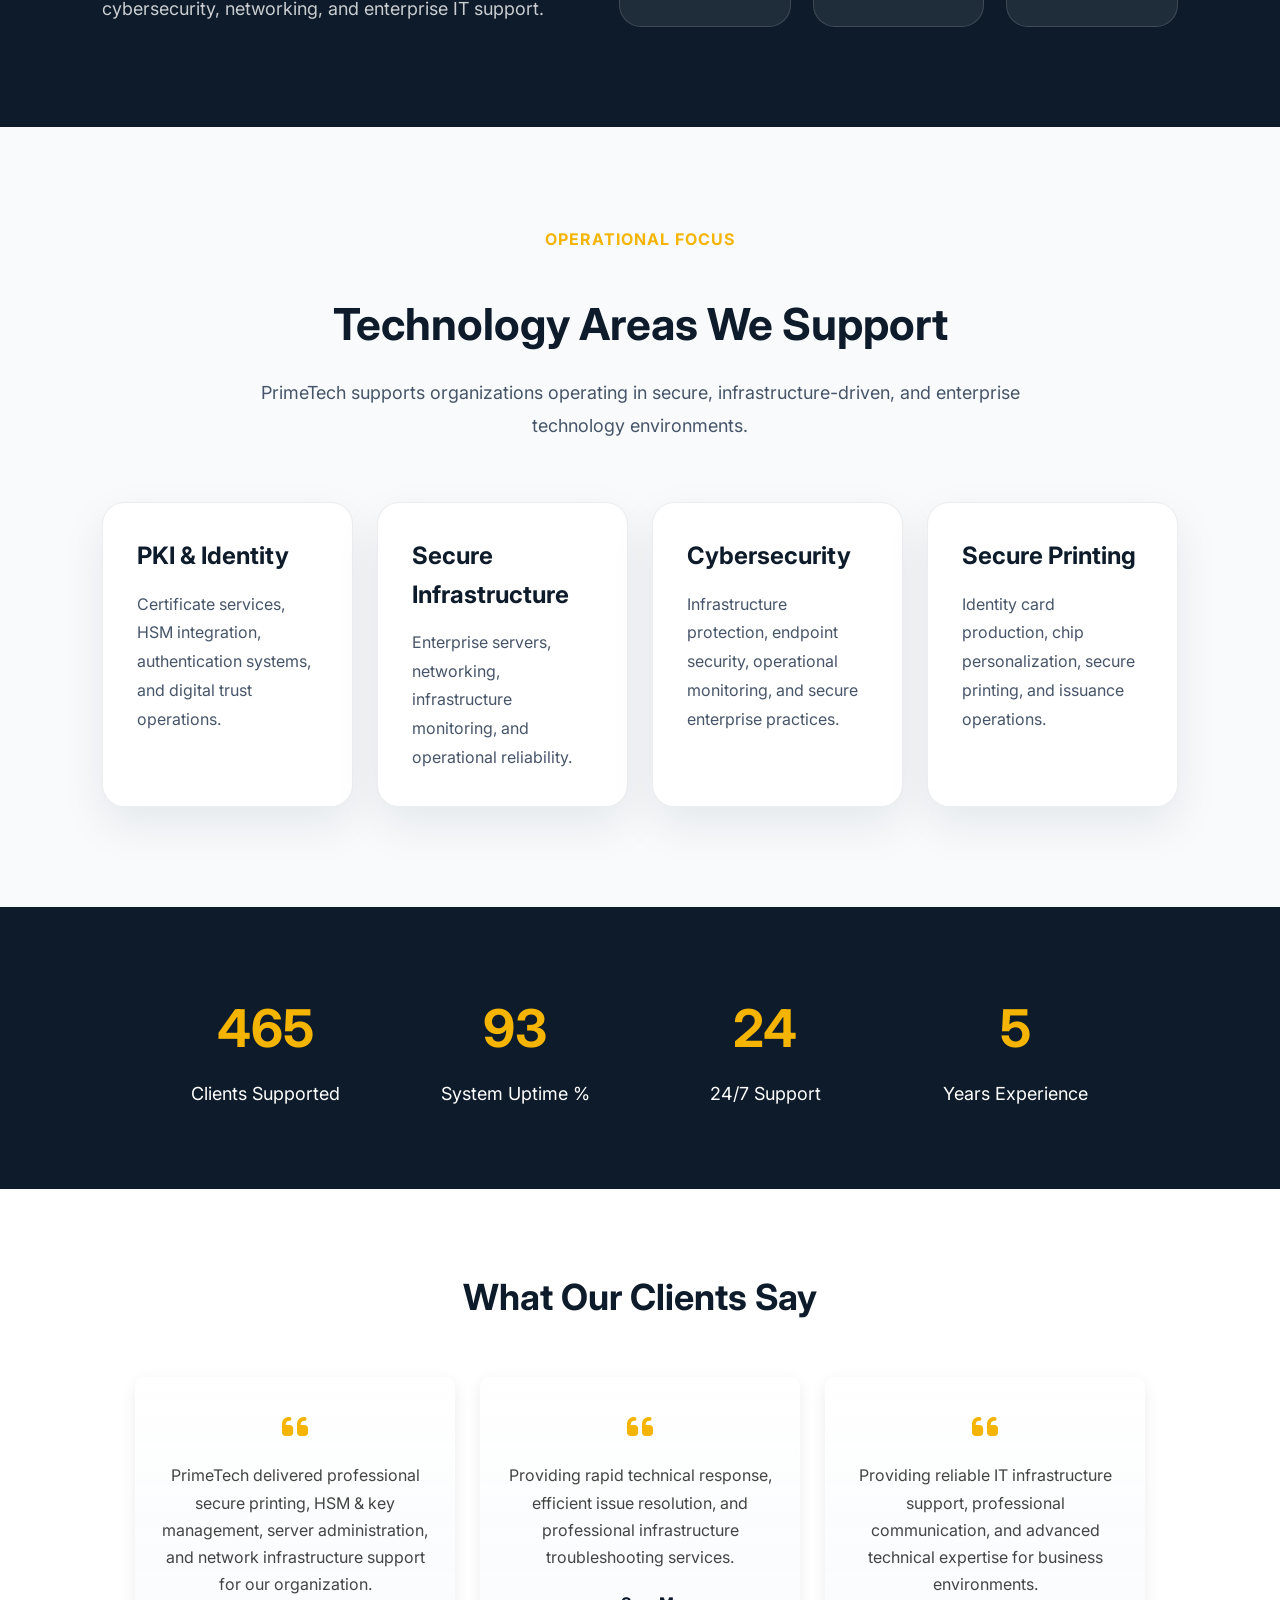
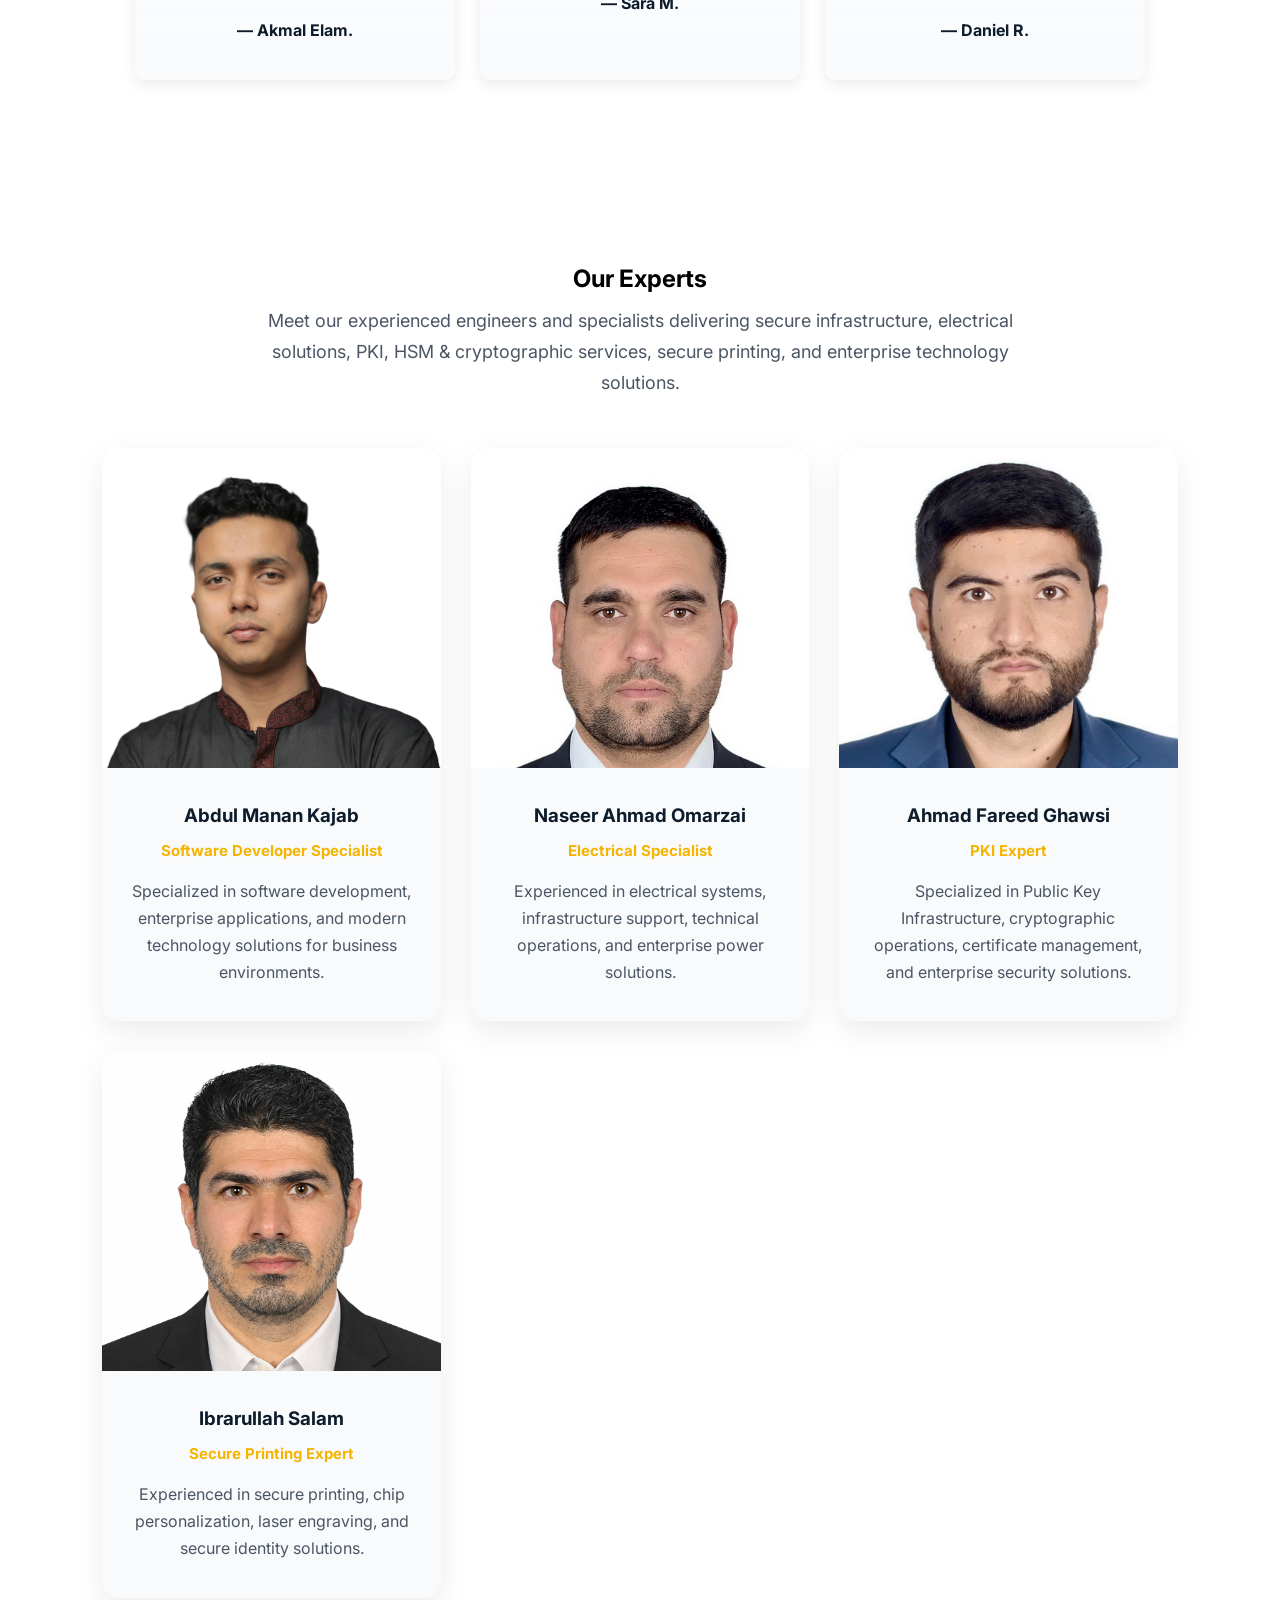
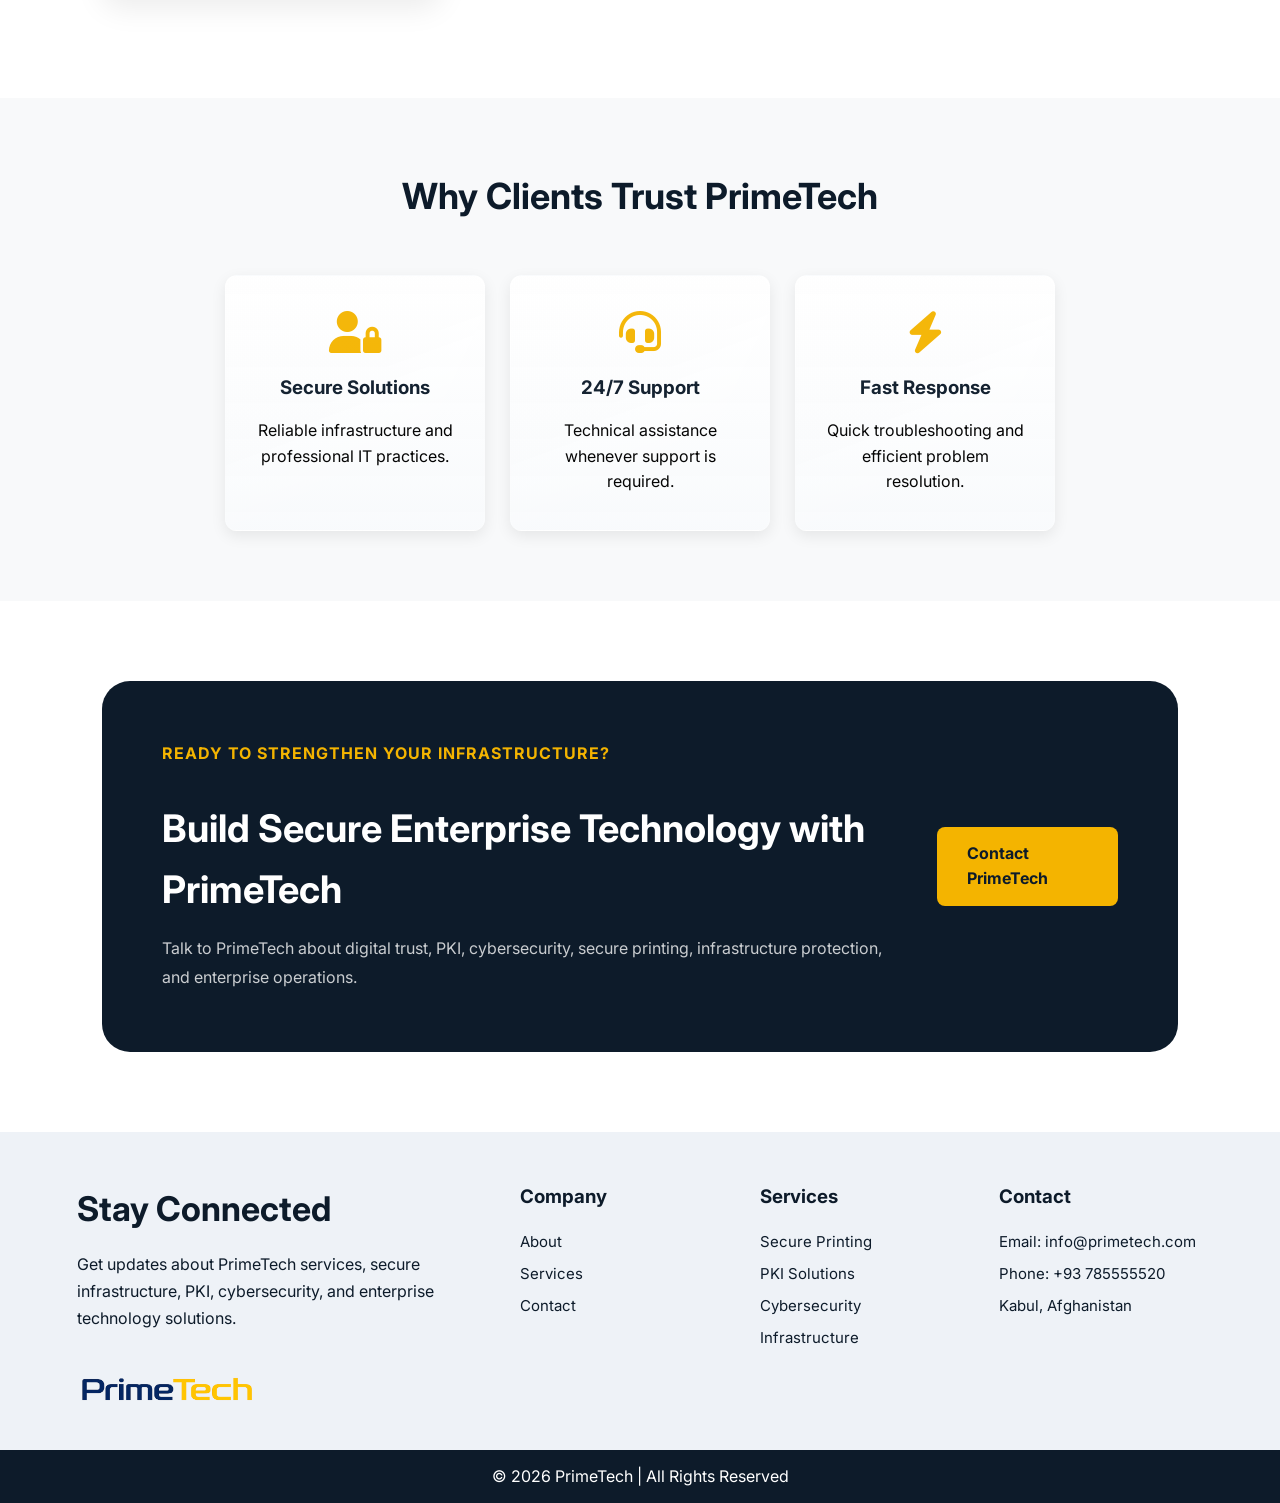
==== commit 3641e47f: "Add files via upload" ====
--- a/about.html
+++ b/about.html
@@ -148,7 +148,7 @@
 
 <li class="dropdown-parent">
     
-            <a href="about.html">
+            <a href="about.html" class="active-nav">
             Company
             <i class="fas fa-chevron-down nav-arrow"></i>
             </a>
@@ -316,6 +316,99 @@
                 secure printing,
                 and issuance operations.
             </p>
+        </div>
+
+    </div>
+
+</section>
+<!-- Counter Section -->
+
+<section class="counter-section" data-aos="fade-up">
+
+    <div class="counter-container">
+
+        <div class="counter-box">
+
+            <h2 class="counter" data-target="500">0</h2>
+
+            <p>Clients Supported</p>
+
+        </div>
+
+        <div class="counter-box">
+
+            <h2 class="counter" data-target="99">0</h2>
+
+            <p>System Uptime %</p>
+
+        </div>
+
+        <div class="counter-box">
+
+            <h2 class="counter" data-target="24">0</h2>
+
+            <p>24/7 Support</p>
+
+        </div>
+
+        <div class="counter-box">
+
+            <h2 class="counter" data-target="5">0</h2>
+
+            <p>Years Experience</p>
+
+        </div>
+
+    </div>
+
+</section>
+<!-- Testimonials Section -->
+
+<section class="testimonials" data-aos="fade-up">
+
+    <h2>What Our Clients Say</h2>
+
+    <div class="testimonials-container">
+
+        <div class="testimonial-box">
+
+            <i class="fas fa-quote-left"></i>
+
+            <p>
+                PrimeTech delivered professional secure printing,
+                HSM & key management, server administration,
+                and network infrastructure support for our organization.
+            </p>
+
+            <h4>— Akmal Elam.</h4>
+
+        </div>
+
+        <div class="testimonial-box">
+
+            <i class="fas fa-quote-left"></i>
+
+            <p>
+                Providing rapid technical response, efficient issue resolution,
+                and professional infrastructure troubleshooting services.
+            </p>
+
+            <h4>— Sara M.</h4>
+
+        </div>
+
+        <div class="testimonial-box">
+
+            <i class="fas fa-quote-left"></i>
+
+            <p>
+                Providing reliable IT infrastructure support,
+                professional communication,
+                and advanced technical expertise for business environments.
+            </p>
+
+            <h4>— Daniel R.</h4>
+
         </div>
 
     </div>
@@ -430,6 +523,25 @@
     </div>
 
 </section>
+<section class="services-cta" data-aos="zoom-in">
+
+    <div>
+        <span class="hero-label">Ready to Strengthen Your Infrastructure?</span>
+
+        <h2>Build Secure Enterprise Technology with PrimeTech</h2>
+
+        <p>
+            Talk to PrimeTech about digital trust, PKI,
+            cybersecurity, secure printing, infrastructure protection,
+            and enterprise operations.
+        </p>
+    </div>
+
+    <a href="contact.html" class="primary-btn">
+        Contact PrimeTech
+    </a>
+
+</section>
     <footer class="footer">
 
     <div class="footer-main">
--- a/style.css
+++ b/style.css
@@ -411,24 +411,109 @@
 @media (max-width: 768px) {
 
     .navbar {
+        padding: 14px 5%;
+    }
+
+    .navbar-inner {
+        width: 100%;
+        display: flex;
+        justify-content: space-between;
+        align-items: center;
+    }
+
+    .logo {
+    display: flex;
+    flex-direction: column;
+    justify-content: center;
+}
+
+    .logo img,
+    .logo-img {
+        width: 230px;
+        max-width: 100%;
+    }
+
+    .logo-sub,
+    .tagline {
+        font-size: 9px;
+        letter-spacing: 1.8px;
+        margin-top: 2px;
+    }
+
+    .navbar-inner {
+        gap: 18px;
+    }
+
+    .menu-toggle {
+        margin-left: auto;
+        font-size: 30px;
+    }
+
+    .menu-toggle {
+        display: block;
+        z-index: 1100;
+        font-size: 26px;
+    }
+
+    .nav-links {
+        position: absolute;
+        top: 100%;
+        left: 0;
+
+        width: 100%;
+
+        background: white;
+
         flex-direction: column;
         align-items: flex-start;
-    }
-
-    .nav-links {
-        margin-top: 10px;
+
+        padding: 20px 5%;
+
+        gap: 18px;
+
+        display: none;
+
+        box-shadow: 0 14px 35px rgba(0,0,0,0.12);
+    }
+
+    .nav-links.active {
+        display: flex;
+    }
+
+    .nav-links a {
+        font-size: 16px;
+    }
+
+    .hero {
+        padding: 120px 5% 90px;
+        text-align: center;
     }
 
     .hero h1 {
-        font-size: 32px;
+        font-size: 52px;
+        line-height: 1.15;
+    }
+
+    .hero p {
+        font-size: 19px;
+        line-height: 1.7;
+    }
+
+    .hero-buttons {
+        flex-direction: column;
+        align-items: center;
+        gap: 18px;
+    }
+
+    .hero-buttons a {
+        width: 100%;
+        max-width: 320px;
+        text-align: center;
     }
 
     .image-section img {
         width: 100%;
     }
-    .menu-toggle {
-    z-index: 1100;
-}
 }
 /* Contact Section */
 
@@ -854,11 +939,6 @@
     z-index: 2;
 }
 
-.cta-section h2 {
-    font-size: 42px;
-
-    margin-bottom: 20px;
-}
 
 .cta-section p {
     font-size: 18px;
@@ -925,34 +1005,53 @@
     color: rgba(255,255,255,0.85);
 }
 .cta-section {
-
-    background: #0d1b2a;
+    position: relative;
+    overflow: hidden;
+
+    background:
+        linear-gradient(
+            135deg,
+            #071120 0%,
+            #0d1b2a 100%
+        );
 
     color: white;
-
     text-align: center;
 
-    padding: 80px 20px;
+    padding: 70px 20px;
 
     width: 88%;
-
-    margin: 60px auto;
-
-    border-radius: 24px;
-}
-
+    margin: 70px auto;
+
+    border-radius: 28px;
+
+    box-shadow:
+        0 30px 80px rgba(7,17,32,0.28);
+}
 .cta-section h2 {
+
     font-size: 40px;
 
     margin-bottom: 20px;
+
+    color: white;
+
+    position: relative;
+
+    z-index: 2;
 }
 
 .cta-section p {
+
     font-size: 18px;
 
     margin-bottom: 30px;
 
-    color: rgba(255,255,255,0.85);
+    color: rgba(255,255,255,0.78);
+
+    position: relative;
+
+    z-index: 2;
 }
 
 .cta-section button {
@@ -1586,7 +1685,7 @@
     height: 500px;
 
     background: radial-gradient(
-        rgba(244,180,0,0.08),
+        rgba(244,180,0,0.03)
         transparent 70%
     );
 
@@ -1783,8 +1882,50 @@
     color: #0d1b2a !important;
 }
 .enterprise-hero {
-    min-height: 92vh;
-    padding: 120px 8%;
+    min-height: calc(100vh - 112px);
+    padding: 45px 8% 35px;
+    isolation: isolate;
+    overflow: hidden;
+}
+.enterprise-hero::before {
+    content: "";
+
+    position: absolute;
+    inset: 0;
+
+    background:
+        linear-gradient(
+            90deg,
+            rgba(3,10,25,0.92) 0%,
+            rgba(3,10,25,0.82) 35%,
+            rgba(3,10,25,0.55) 65%,
+            rgba(3,10,25,0.72) 100%
+        );
+
+    z-index: -1;
+}
+
+.enterprise-hero::after {
+    content: "";
+
+    position: absolute;
+
+    width: 700px;
+    height: 700px;
+
+    top: -220px;
+    right: -180px;
+
+    background:
+        radial-gradient(
+            circle,
+            rgba(244,180,0,0.18),
+            transparent 70%
+        );
+
+    z-index: -1;
+
+    filter: blur(40px);
 }
 
 .hero-container {
@@ -1799,7 +1940,11 @@
 }
 
 .enterprise-hero .hero-content {
+
     text-align: left;
+
+    padding-top: 0;
+    padding-bottom: 0;
 }
 
 .hero-label {
@@ -1841,13 +1986,25 @@
 }
 
 .secondary-btn {
-    border: 2px solid #f4b400;
+
+    background: rgba(255,255,255,0.08);
+
+    border: 1px solid rgba(255,255,255,0.22);
+
+    backdrop-filter: blur(10px);
+
+    -webkit-backdrop-filter: blur(10px);
+
     color: white;
+
+    transition: all 0.35s ease;
 }
 
 .primary-btn:hover,
 .secondary-btn:hover {
-    transform: translateY(-4px);
+    background: rgba(255,255,255,0.16);
+    transform: translateY(-3px);
+    border-color: rgba(255,255,255,0.35);
 }
 
 .hero-visual {
@@ -1888,7 +2045,7 @@
 }
 
 .tech-section {
-    padding: 80px 8%;
+    padding: 60px 8%;
     background: #ffffff;
     text-align: center;
 }
@@ -2224,8 +2381,8 @@
 }
 
 .enterprise-trust {
-    padding: 90px 8%;
-    background: #f8fafc;
+    padding: 80px 8%;
+    background: #f3f5f8;
 
     color: #0d1b2a;
     text-align: center;
@@ -2299,12 +2456,14 @@
 }
 
 .tech-ecosystem {
-    background: #f8fafc;
+    background: white;
+
+    border-top: 1px solid rgba(7,17,32,0.05);
 }
 
 .tech-heading {
-    max-width: 780px;
-    margin: 0 auto 60px;
+    max-width: 700px;
+    margin: 0 auto 40px;
 }
 
 .tech-heading h2 {
@@ -2321,48 +2480,55 @@
 
 .tech-ecosystem-grid {
     display: grid;
-    grid-template-columns: 1.4fr repeat(3, 1fr);
-    gap: 22px;
+    grid-template-columns: repeat(4, 1fr);
+    gap: 14px;
 }
 
 .tech-node {
     background: white;
     border: 1px solid rgba(13,27,42,0.08);
     border-radius: 22px;
-    padding: 28px;
+
+    padding: 14px 16px;
+
+    min-height: 95px;
+
     text-align: left;
+
     box-shadow: 0 14px 35px rgba(13,27,42,0.08);
+
     transition: 0.3s ease;
 }
 
 .tech-node.large {
-    grid-row: span 2;
     background: #0d1b2a;
     color: white;
+    min-height: 95px;
 }
 
 .tech-node span {
     color: #f4b400;
-    font-size: 13px;
+    font-size: 11px;
     font-weight: 800;
     text-transform: uppercase;
     letter-spacing: 1px;
 }
 
 .tech-node h3 {
-    font-size: 26px;
-    margin: 14px 0 10px;
+    font-size: 16px;
+    margin: 6px 0 2px;
     color: #0d1b2a;
 }
 
 .tech-node.large h3 {
     color: white;
-    font-size: 38px;
+    font-size: 26px;
 }
 
 .tech-node p {
     color: #64748b;
-    line-height: 1.7;
+    font-size: 13px;
+    line-height: 1.4;
 }
 
 .tech-node.large p {
@@ -2472,8 +2638,9 @@
 /* Solutions Page */
 
 .solution-overview {
-    padding: 100px 8%;
-    background: #f8fafc;
+    padding: 85px 8%;
+    background: #ffffff;
+    border-top: 1px solid rgba(7,17,32,0.05);
 }
 
 .solution-intro {
@@ -3149,4 +3316,410 @@
     box-shadow:
         0 18px 40px rgba(13,27,42,0.22),
         0 0 25px rgba(244,180,0,0.22);
-}+}
+
+/* Final Mobile Navbar Fix */
+@media (max-width: 768px) {
+
+    .navbar-inner {
+        padding: 14px 22px !important;
+        display: flex !important;
+        align-items: center !important;
+        justify-content: space-between !important;
+        gap: 12px !important;
+    }
+
+    .logo {
+        display: flex !important;
+        flex-direction: row !important;
+        align-items: center !important;
+        max-width: 82% !important;
+    }
+
+    .logo-icon-img {
+        width: 56px !important;
+        height: 56px !important;
+        flex-shrink: 0 !important;
+
+    }
+
+    .logo-wrapper {
+        display: flex !important;
+        flex-direction: column !important;
+        align-items: flex-start !important;
+    }
+
+    .logo-img {
+        width: 190px !important;
+        max-width: 190px !important;
+
+    }
+
+    .logo-sub {
+        font-size: 8px !important;
+        letter-spacing: 1.4px !important;
+        margin-top: -2px !important;
+        margin-left: -4px !important;
+        white-space: nowrap !important;
+    }
+
+    .menu-toggle {
+        display: block !important;
+        margin-left: auto !important;
+        font-size: 30px !important;
+        flex-shrink: 0 !important;
+    }
+}
+
+.solution-overview {
+    padding: 90px 8%;
+    text-align: center;
+}
+
+.solution-grid {
+    display: grid;
+    grid-template-columns: repeat(auto-fit, minmax(260px, 1fr));
+    gap: 30px;
+    margin-top: 60px;
+}
+
+.solution-card {
+    background: #ffffff;
+    border-radius: 24px;
+    padding: 38px 30px;
+    text-align: center !important;
+    box-shadow: 0 10px 35px rgba(0,0,0,0.06);
+    transition: 0.3s ease;
+}
+
+.solution-card:hover {
+    transform: translateY(-8px);
+}
+
+.solution-card i {
+    width: 92px;
+    height: 92px;
+    margin: 0 auto 26px !important;
+
+    display: flex !important;
+    align-items: center;
+    justify-content: center;
+
+    border-radius: 50%;
+
+    background: rgba(244,180,0,0.14);
+
+    font-size: 38px;
+    color: #f4b400;
+}
+
+.solution-card h3 {
+    font-size: 22px;
+    line-height: 1.4;
+    color: #071a2f;
+    margin-bottom: 16px;
+}
+
+.solution-card p {
+    color: #42526b;
+    line-height: 1.8;
+    font-size: 17px;
+}
+
+/* Active Navigation */
+
+.nav-links > li > a.active-nav {
+    color: #f4b400 !important;
+    font-weight: 600;
+    position: relative;
+}
+
+.nav-links > li > a.active-nav i {
+    color: #f4b400 !important;
+}
+
+.nav-links > li > a.active-nav::after {
+    width: 100% !important;
+}
+
+/* Enterprise Homepage Hero Upgrade */
+
+.enterprise-hero h1 {
+    max-width: 700px;
+    font-size: clamp(42px, 4.5vw, 64px);
+    line-height: 1.05;
+    letter-spacing: -2px;
+    margin-bottom: 28px;
+}
+
+.enterprise-hero .hero-label {
+    font-size: 14px;
+    letter-spacing: 1.8px;
+}
+
+.enterprise-hero p {
+    max-width: 720px;
+    font-size: 18px;
+    line-height: 1.75;
+    color: rgba(255,255,255,0.88);
+}
+
+.enterprise-trust-panel {
+    position: relative;
+    padding: 28px;
+    border-radius: 32px;
+
+    background:
+        linear-gradient(
+            145deg,
+            rgba(255,255,255,0.14),
+            rgba(255,255,255,0.05)
+        );
+
+    border: 1px solid rgba(255,255,255,0.18);
+
+    backdrop-filter: blur(22px);
+    -webkit-backdrop-filter: blur(22px);
+
+    box-shadow:
+        0 30px 80px rgba(0,0,0,0.35),
+        inset 0 1px 0 rgba(255,255,255,0.15);
+}
+
+.trust-panel-header {
+    margin-bottom: 26px;
+}
+
+.trust-panel-header span {
+    display: block;
+    color: #f4b400;
+    font-size: 13px;
+    font-weight: 800;
+    text-transform: uppercase;
+    letter-spacing: 1.5px;
+    margin-bottom: 10px;
+}
+
+.trust-panel-header h3 {
+    color: white;
+    font-size: 30px;
+    line-height: 1.2;
+}
+
+.trust-panel-grid {
+    display: grid;
+    grid-template-columns: repeat(2, 1fr);
+    gap: 16px;
+}
+
+.trust-panel-item {
+    min-height: 100px;
+    padding: 22px;
+
+    display: flex;
+    flex-direction: column;
+    justify-content: space-between;
+
+    border-radius: 22px;
+
+    background: rgba(255,255,255,0.08);
+    border: 1px solid rgba(255,255,255,0.14);
+
+    color: white;
+
+    transition:
+        transform 0.35s ease,
+        background 0.35s ease,
+        border-color 0.35s ease;
+}
+
+.trust-panel-item i {
+    color: #f4b400;
+    font-size: 28px;
+}
+
+.trust-panel-item span {
+    font-size: 16px;
+    font-weight: 700;
+    line-height: 1.4;
+}
+
+.trust-panel-item.wide {
+    grid-column: 1 / -1;
+    min-height: 100px;
+}
+
+.trust-panel-item:hover {
+    transform: translateY(-6px);
+    background: rgba(255,255,255,0.13);
+    border-color: rgba(244,180,0,0.45);
+}
+
+@media (max-width: 768px) {
+    .enterprise-hero h1 {
+        font-size: 40px;
+        letter-spacing: -1px;
+    }
+
+    .enterprise-hero p {
+        font-size: 17px;
+    }
+
+    .enterprise-trust-panel {
+        padding: 24px;
+    }
+
+    .trust-panel-grid {
+        grid-template-columns: 1fr;
+    }
+
+    .trust-panel-item.wide {
+        grid-column: auto;
+    }
+}
+
+.featured-insight {
+    padding: 80px 8%;
+    background: #f5f7fa;
+    color: #071120;
+
+    display: grid;
+    grid-template-columns: 1fr 0.8fr;
+    gap: 70px;
+    align-items: center;
+    border-top: 1px solid rgba(255,255,255,0.06);
+}
+
+.insight-content h2 {
+    max-width: 760px;
+    font-size: clamp(38px, 4vw, 58px);
+    line-height: 1.1;
+    letter-spacing: -1.5px;
+    margin-bottom: 24px;
+}
+
+.insight-content p {
+    max-width: 700px;
+    color: rgba(7,17,32,0.72);
+    font-size: 18px;
+    line-height: 1.8;
+    margin-bottom: 34px;
+}
+
+.insight-actions {
+    display: flex;
+    align-items: center;
+    gap: 24px;
+    flex-wrap: wrap;
+}
+
+.insight-link {
+    color: #071120;
+    text-decoration: none;
+    font-weight: 700;
+}
+
+.insight-card {
+    padding: 38px;
+    border-radius: 30px;
+
+    background: white;
+
+    border: 1px solid rgba(7,17,32,0.08);
+    box-shadow: 0 20px 60px rgba(15,23,42,0.08);
+}
+
+.insight-card > span {
+    color: #f4b400;
+    font-size: 13px;
+    font-weight: 800;
+    text-transform: uppercase;
+    letter-spacing: 1.4px;
+}
+
+.insight-card h3 {
+    font-size: 30px;
+    line-height: 1.2;
+    margin: 16px 0 28px;
+}
+
+.insight-list {
+    display: grid;
+    gap: 14px;
+}
+
+.insight-list div {
+    padding: 18px 20px;
+    border-radius: 16px;
+    background: #f7f9fc;
+    border: 1px solid rgba(7,17,32,0.06);
+    font-weight: 700;
+}
+
+@media (max-width: 768px) {
+    .featured-insight {
+        grid-template-columns: 1fr;
+        padding: 70px 6%;
+    }
+}
+
+.enterprise-cta::before {
+
+    content: "";
+
+    position: absolute;
+
+    width: 520px;
+    height: 520px;
+
+    top: -220px;
+    right: -140px;
+
+    background:
+        radial-gradient(
+            circle,
+            rgba(244,180,0,0.12),
+            transparent 70%
+        );
+
+    filter: blur(40px);
+
+    pointer-events: none;
+}
+
+.cta-section::before {
+
+    content: "";
+
+    position: absolute;
+
+    width: 520px;
+    height: 520px;
+    z-index: -1;
+    top: -220px;
+    right: -140px;
+
+    background:
+        radial-gradient(
+            circle,
+            rgba(244,180,0,0.12),
+            transparent 70%
+        );
+
+    filter: blur(40px);
+
+    pointer-events: none;
+}
+
+.cta-section::after {
+    content: "";
+
+    position: absolute;
+
+    inset: -80px -8vw;
+
+    background: #071120;
+
+    z-index: -2;
+}
+
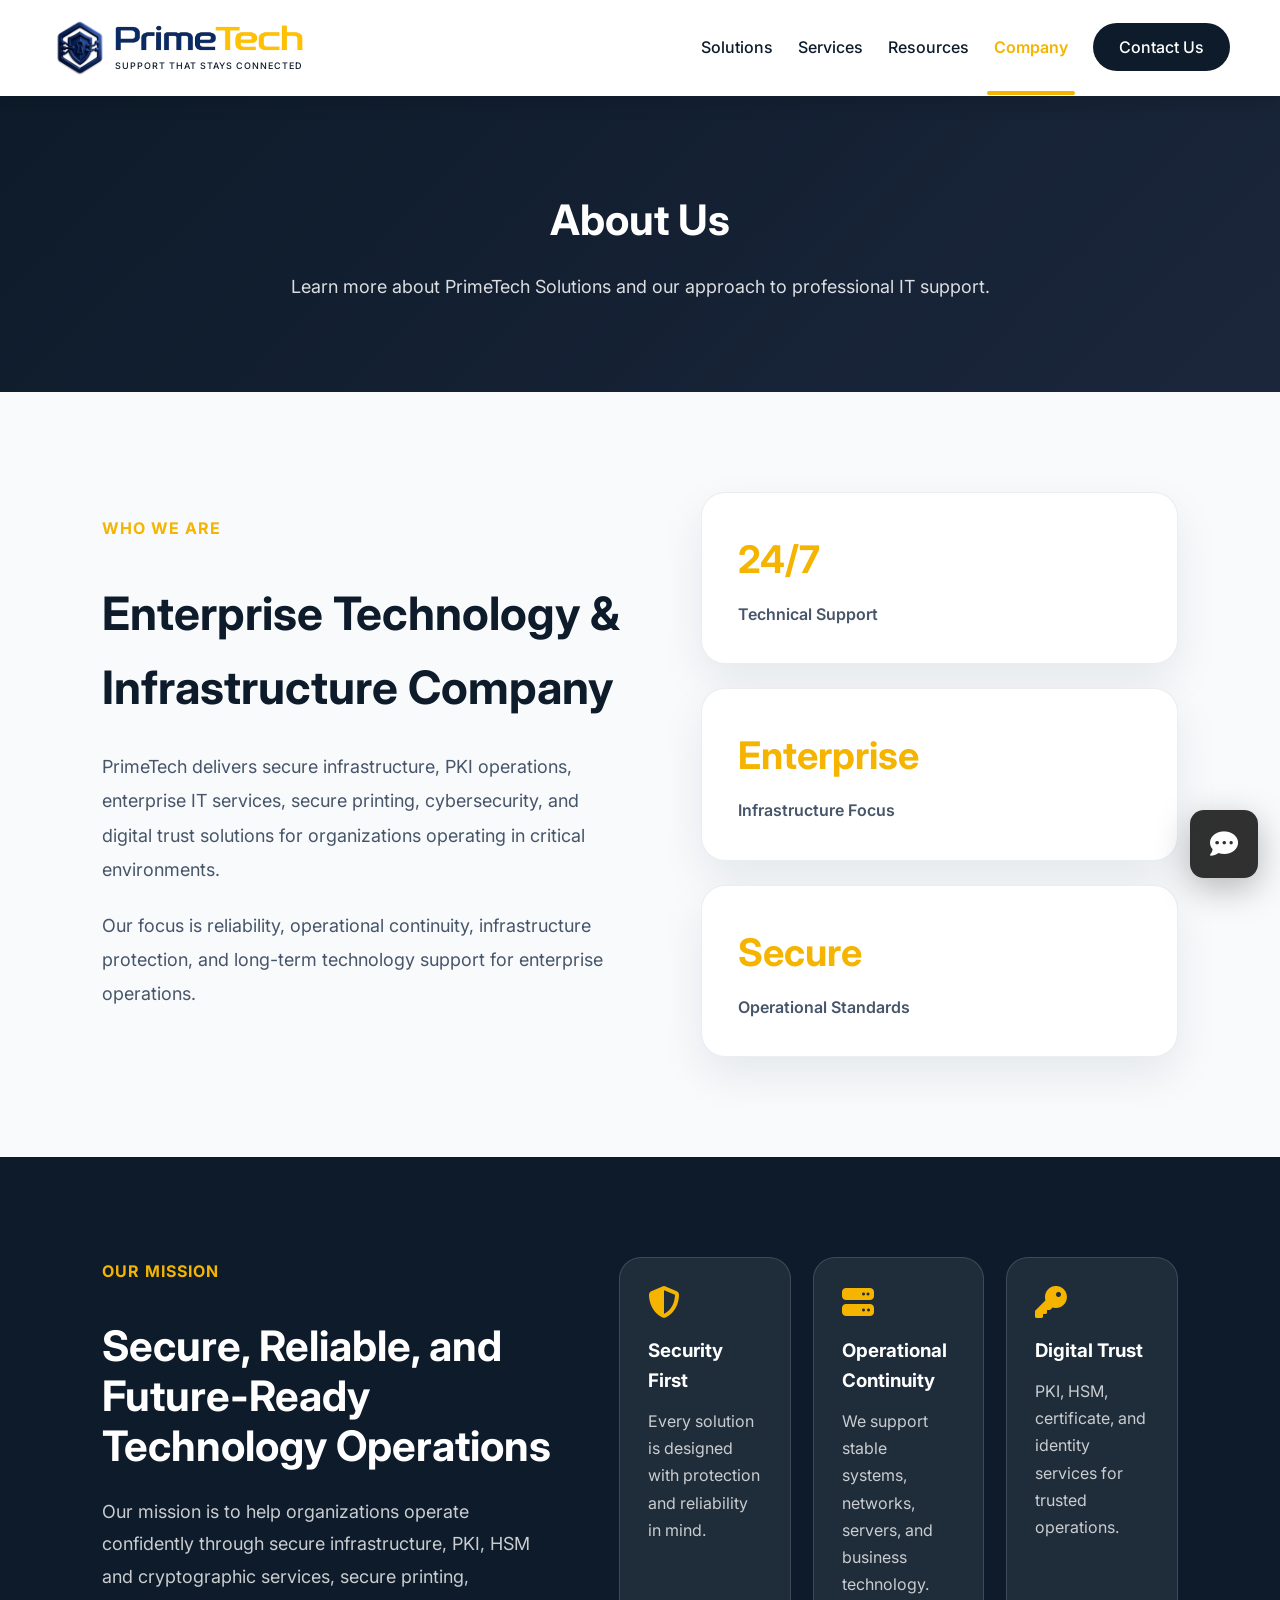
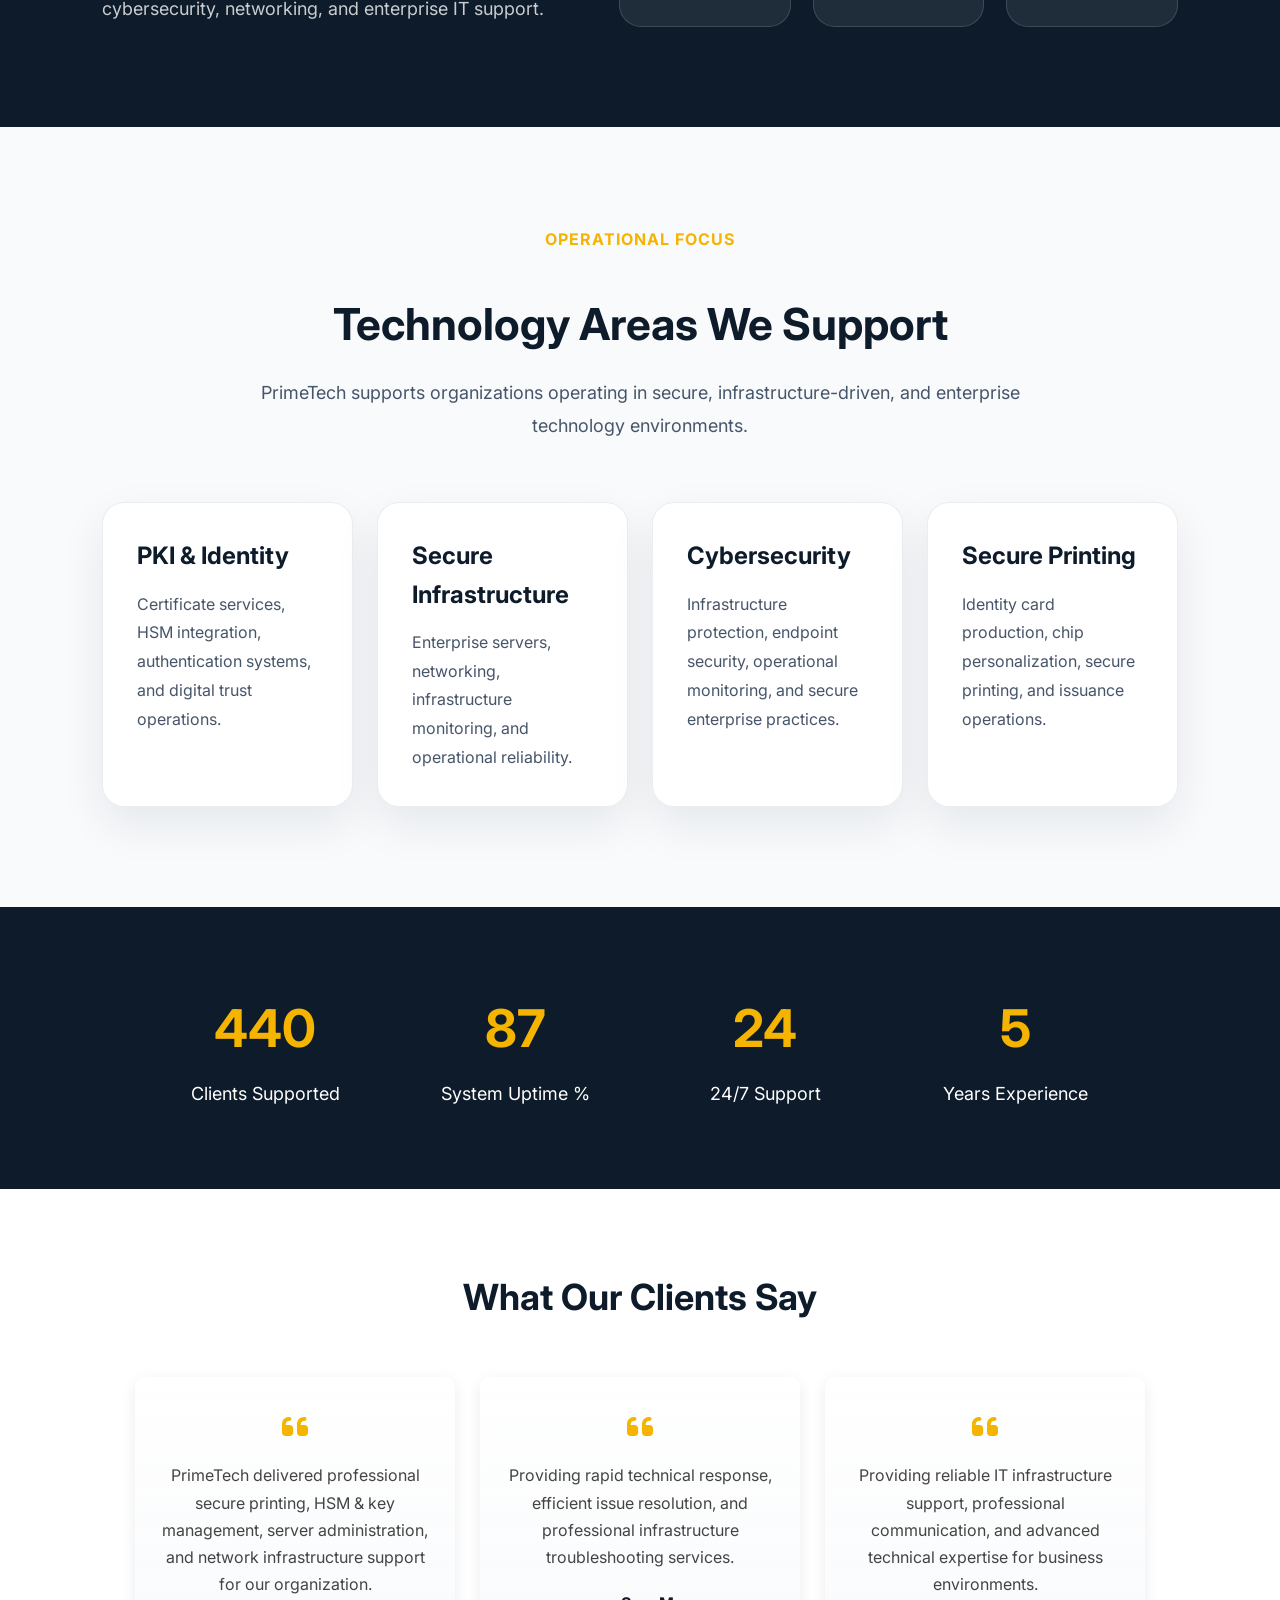
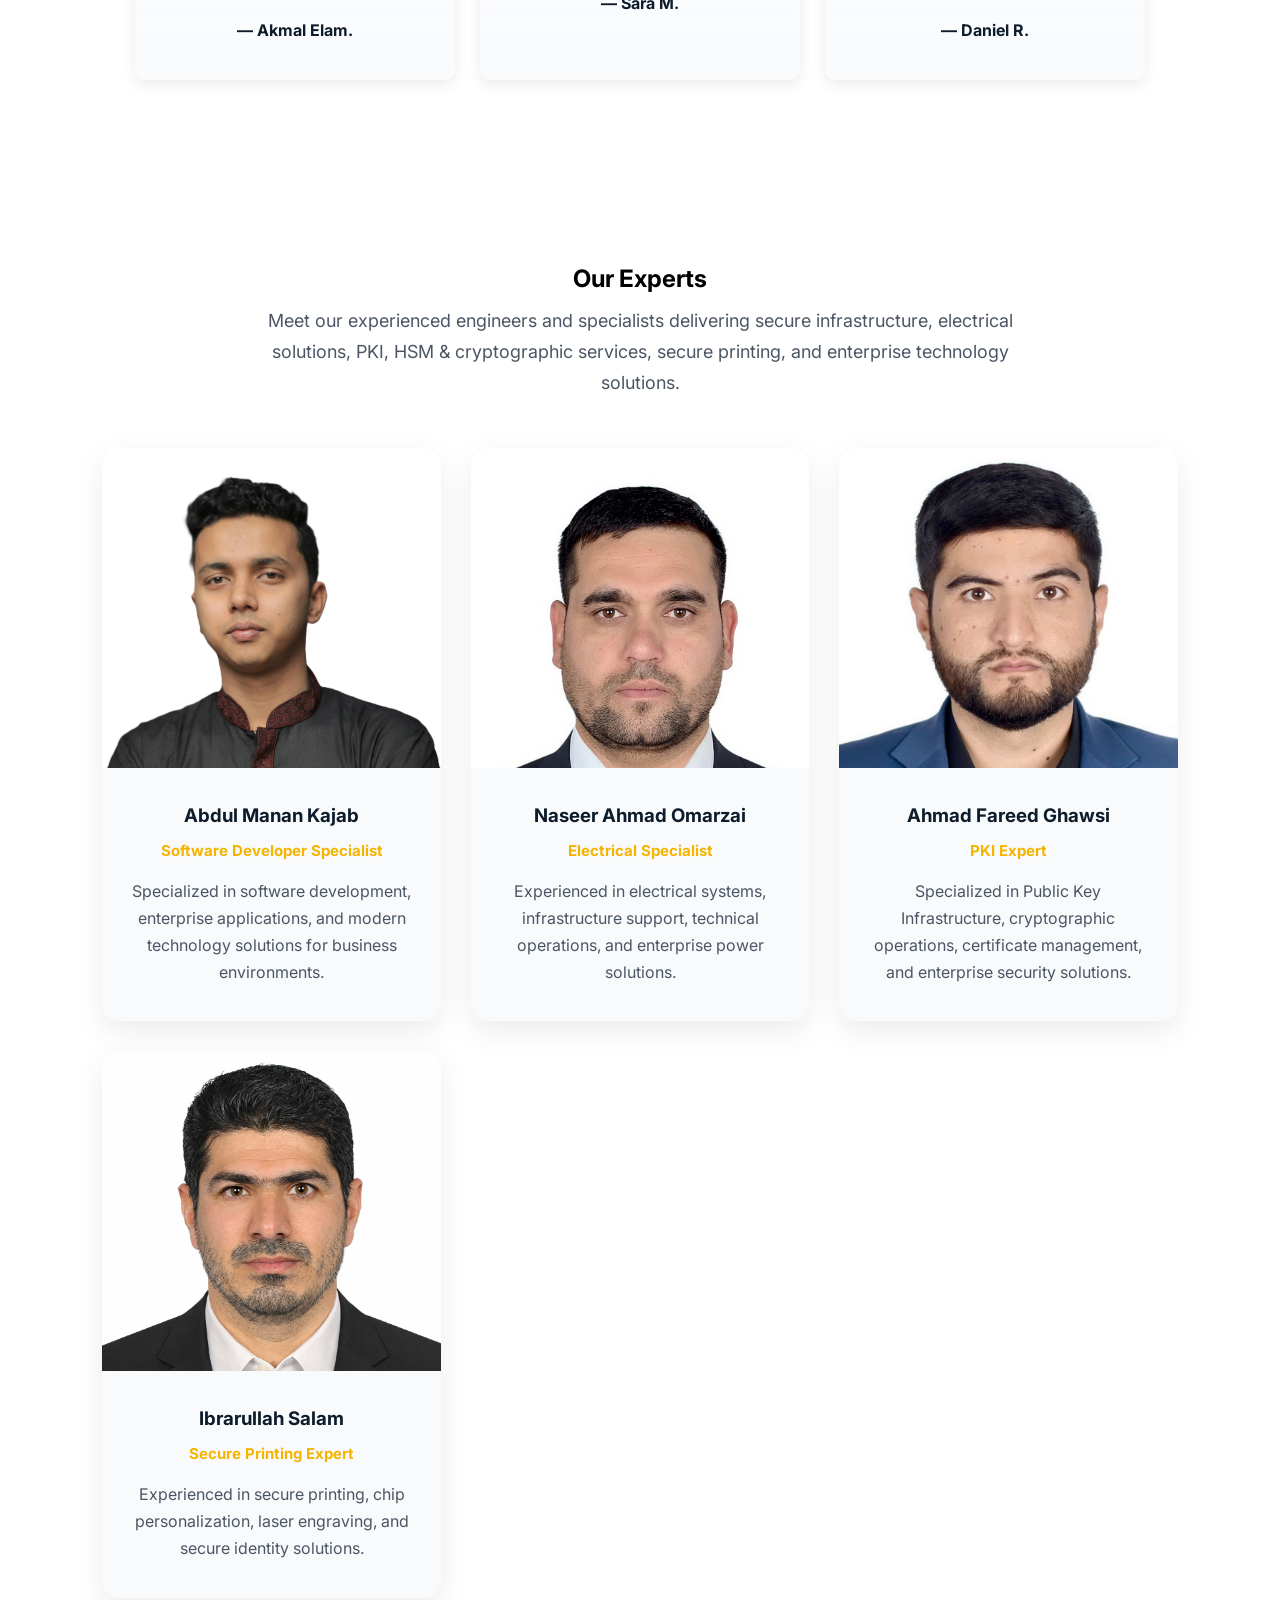
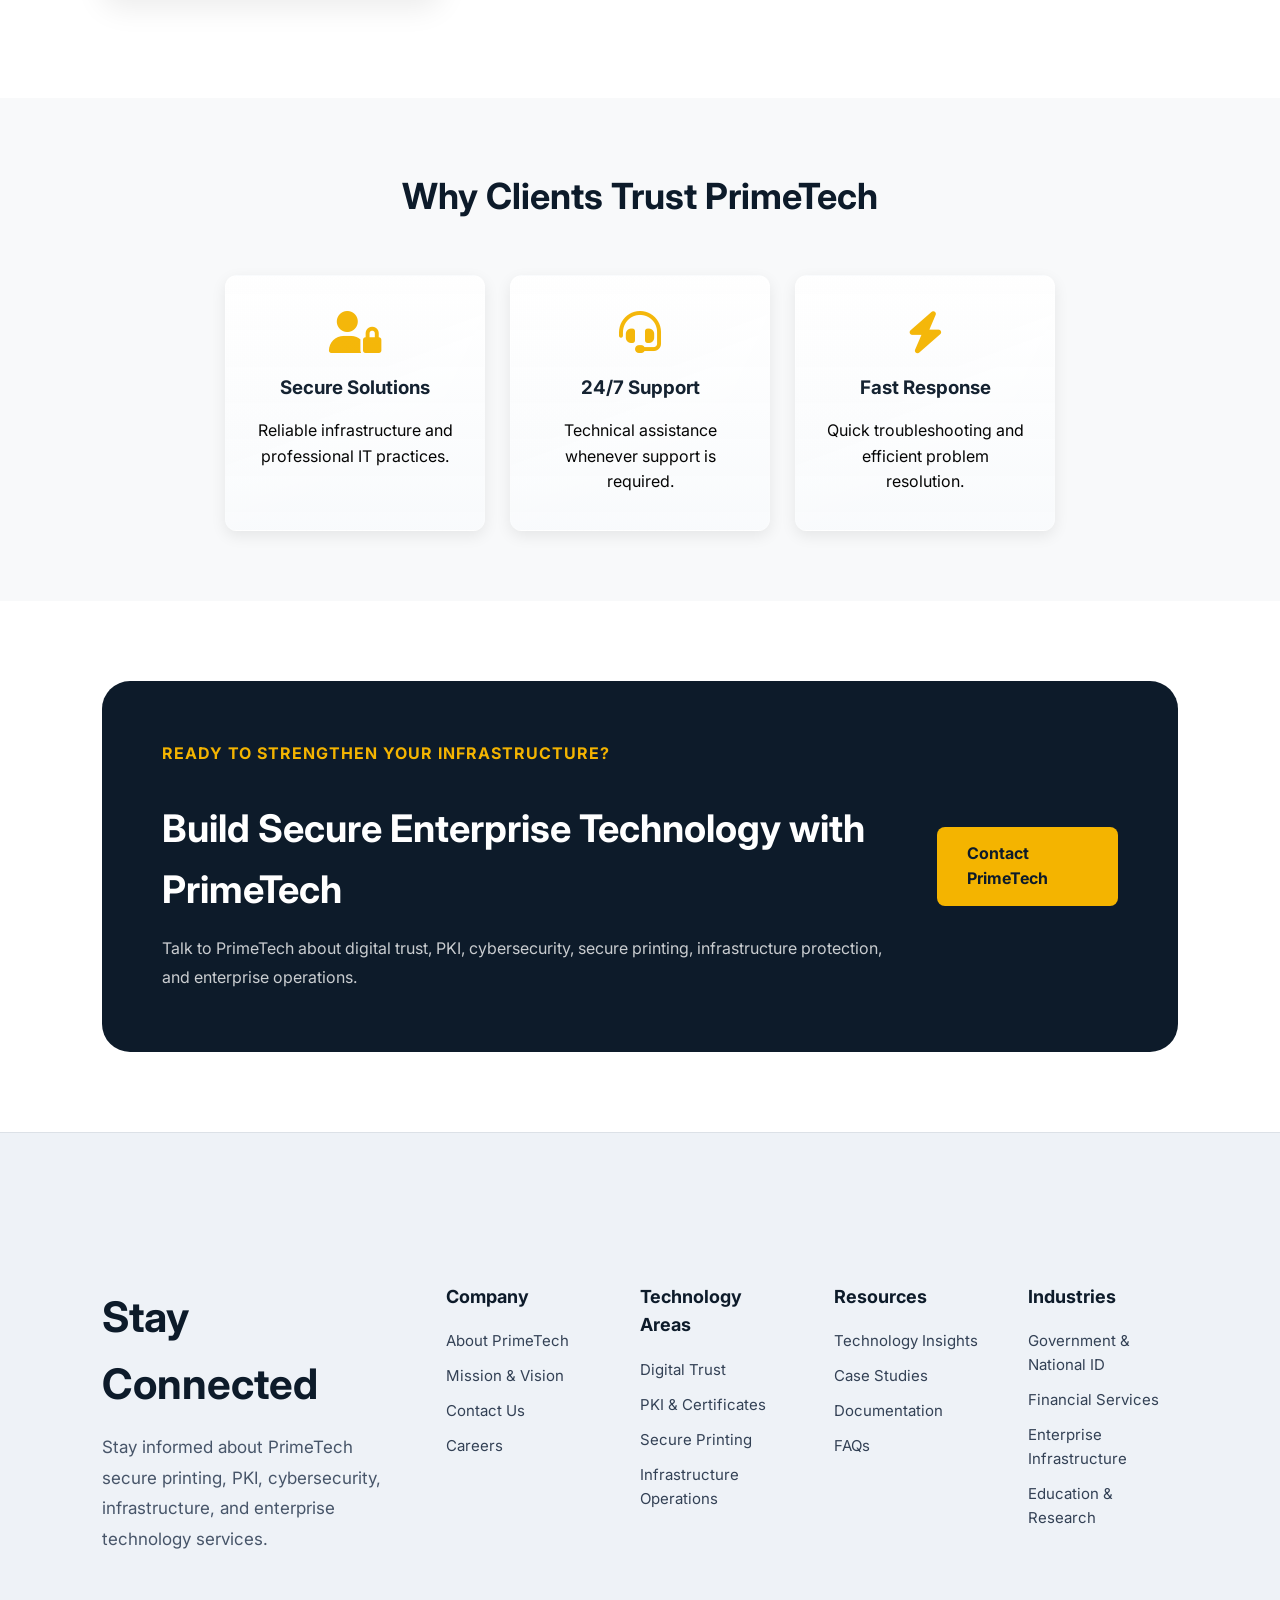
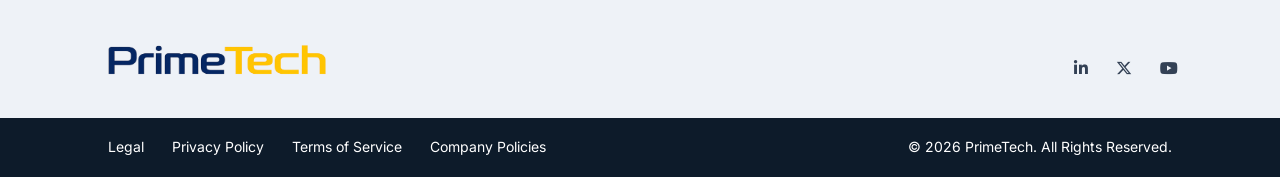
==== commit cdc937a8: "Add files via upload" ====
--- a/about.html
+++ b/about.html
@@ -542,45 +542,81 @@
     </a>
 
 </section>
-    <footer class="footer">
-
-    <div class="footer-main">
-
-        <div class="footer-newsletter">
+    <footer class="footer entrust-style-footer">
+
+    <div class="footer-top">
+
+        <div class="footer-stay">
             <h2>Stay Connected</h2>
-            <p>Get updates about PrimeTech services, secure infrastructure, PKI, cybersecurity, and enterprise technology solutions.</p>
-
-            <img src="images/logo.png"
-            alt="PrimeTech Logo"
-            class="footer-logo">
-        </div>
-
-        <div class="footer-links">
+
+            <p>
+                Stay informed about PrimeTech secure printing,
+                PKI, cybersecurity, infrastructure, and enterprise
+                technology services.
+            </p>
+
+            
+        </div>
+        
+        <div class="footer-column">
             <h3>Company</h3>
-            <a href="about.html">About</a>
-            <a href="services.html">Services</a>
-            <a href="contact.html">Contact</a>
-        </div>
-
-        <div class="footer-links">
-            <h3>Services</h3>
-            <a href="services.html#secure-printing">Secure Printing</a>
-            <a href="services.html#pki">PKI Solutions</a>
-            <a href="services.html#cybersecurity">Cybersecurity</a>
-            <a href="services.html">Infrastructure</a>
-        </div>
-
-        <div class="footer-links">
-            <h3>Contact</h3>
-            <p>Email: info@primetech.com</p>
-            <p>Phone: +93 785555520</p>
-            <p>Kabul, Afghanistan</p>
-        </div>
-
-    </div>
-
-    <div class="footer-bottom">
-        <p>© 2026 PrimeTech | All Rights Reserved</p>
+
+            <a href="about.html">About PrimeTech</a>
+            <a href="about.html#mission">Mission & Vision</a>
+            <a href="contact.html">Contact Us</a>
+            <a href="#">Careers</a>
+        </div>
+
+        <div class="footer-column">
+            <h3>Technology Areas</h3>
+
+            <a href="solutions.html">Digital Trust</a>
+            <a href="solutions.html">PKI & Certificates</a>
+            <a href="services.html">Secure Printing</a>
+            <a href="services.html">Infrastructure Operations</a>
+        </div>
+
+        <div class="footer-column">
+            <h3>Resources</h3>
+
+            <a href="resources.html">Technology Insights</a>
+            <a href="resources.html">Case Studies</a>
+            <a href="resources.html">Documentation</a>
+            <a href="resources.html">FAQs</a>
+        </div>
+
+        <div class="footer-column">
+            <h3>Industries</h3>
+
+            <a href="solutions.html">Government & National ID</a>
+            <a href="solutions.html">Financial Services</a>
+            <a href="solutions.html">Enterprise Infrastructure</a>
+            <a href="solutions.html">Education & Research</a>
+        </div>
+
+    </div>
+    <div class="footer-brand-row">
+
+                <img src="images/logo.png"
+                    alt="PrimeTech Logo"
+                    class="footer-logo">
+
+                <div class="footer-social">
+                    <a href="#"><i class="fab fa-linkedin-in"></i></a>
+                    <a href="#"><i class="fab fa-x-twitter"></i></a>
+                    <a href="#"><i class="fab fa-youtube"></i></a>
+                </div>
+
+    </div>
+    <div class="footer-legal">
+        <div class="legal-links">
+            <a href="#">Legal</a>
+            <a href="#">Privacy Policy</a>
+            <a href="#">Terms of Service</a>
+            <a href="#">Company Policies</a>
+        </div>
+
+        <p>© 2026 PrimeTech. All Rights Reserved.</p>
     </div>
 
 </footer>
--- a/style.css
+++ b/style.css
@@ -132,14 +132,18 @@
 
     position: absolute;
 
-    left: 0;
-    bottom: -6px;
-
-    width: 0%;
-
-    height: 2px;
+    left: 50%;
+    transform: translateX(-50%);
+
+    bottom: -38px;
+
+    width: 0;
+
+    height: 4px;
 
     background: #f4b400;
+
+    border-radius: 10px;
 
     transition: width 0.3s ease;
 }
@@ -148,11 +152,9 @@
     color: #f4b400;
 }
 
-.nav-links > li > a:hover::after {
-    width: 100%;
-}
-.nav-links > li > a.active::after {
-    width: 100%;
+.nav-links > li > a:hover::after,
+.nav-links > li > a.active-nav::after {
+    width: 90px;
 }
 
 .nav-links > li > a.active {
@@ -1295,7 +1297,10 @@
     display: none;
     
 }
-
+.mega-menu-parent:hover > .mega-menu,
+.mega-menu-parent.open > .mega-menu {
+    display: grid !important;
+}
 
 .mega-column {
     padding-right: 20px;
@@ -1399,15 +1404,16 @@
 
     width: 100%;
 
-    background: #0d1b2a;
+    background: #f4b400;
 
     text-align: center;
 
-    padding: 20px;
+    padding: 14px 20px;
+    border-top: 1px solid rgba(13,27,42,0.08);
 }
 
 .mega-menu-footer a {
-    color: white;
+    color: #0d1b2a;
 
     text-decoration: none;
 
@@ -2089,8 +2095,8 @@
 }
 
 .mega-insight-shape {
-    width: 150px;
-    height: 150px;
+    width: 95px;
+    height: 95px;
     border: 7px solid #f4b400;
     border-radius: 30px;
     transform: rotate(45deg);
@@ -2109,7 +2115,7 @@
 .mega-insight h4 {
     color: #0d1b2a;
     font-size: 24px;
-    margin-bottom: 14px;
+    margin-bottom: 10px;
 }
 
 .mega-insight p {
@@ -2451,7 +2457,8 @@
     }
 }
 
-#solutionsMega.open .mega-menu {
+.mega-menu-parent:hover > .mega-menu,
+.mega-menu-parent.open > .mega-menu {
     display: grid;
 }
 
@@ -3723,3 +3730,268 @@
     z-index: -2;
 }
 
+.mega-menu-parent:hover > .mega-menu,
+.mega-menu-parent.open > .mega-menu {
+    display: grid;
+}
+
+.mega-platform-panel {
+    grid-column: span 2;
+    display: grid;
+    grid-template-columns: 1.3fr 1fr;
+    align-items: center;
+    gap: 32px;
+}
+
+
+
+.platform-panel-content h4 {
+    color: #0d1b2a;
+    font-size: 26px;
+    line-height: 1.25;
+    margin-bottom: 14px;
+}
+
+.platform-panel-content p {
+    color: #4b5563;
+    line-height: 1.75;
+    font-size: 16px;
+    margin-bottom: 18px;
+}
+
+.platform-panel-content a {
+    color: #f4b400;
+    text-decoration: none;
+    font-weight: 800;
+}
+
+.company-mega-menu {
+    grid-template-columns: repeat(3, 1fr);
+    padding: 45px 14% 70px;
+}
+
+.company-mega-menu .mega-column:last-child {
+    border-right: none;
+}
+
+.company-mega-menu .mega-column a {
+    padding: 13px 0;
+}
+
+/* Hide dropdown arrows */
+.nav-arrow {
+    display: none;
+}
+
+.nav-links > li > a:hover::after,
+.nav-links > li > a.active-nav::after {
+    width: 88px !important;
+}
+
+.mega-lifecycle-img {
+    width: 450px;
+    height: 300px;
+
+    object-fit: cover;
+    object-position: center;
+
+    display: block;
+}
+
+/* Final Entrust-style Footer Override */
+
+.entrust-style-footer {
+    background: #eef2f7 !important;
+    color: #0d1b2a !important;
+    padding: 70px 8% 0 !important;
+}
+
+.entrust-style-footer .footer-top {
+    display: grid !important;
+    grid-template-columns: 2fr 1fr 1fr 1fr 1fr !important;
+    gap: 45px !important;
+
+    padding: 80px 0 30px 0 !important;
+}
+
+.entrust-style-footer .footer-stay h2 {
+    font-size: 42px !important;
+    color: #0d1b2a !important;
+    margin-bottom: 15px !important;
+}
+
+.entrust-style-footer .footer-stay p {
+    color: #475569 !important;
+    line-height: 1.8 !important;
+    max-width: 560px !important;
+    font-size: 17px !important;
+}
+
+.entrust-style-footer .footer-logo {
+    width: 230px !important;
+    margin-top: 45px !important;
+}
+
+.entrust-style-footer .footer-column h3 {
+    color: #0d1b2a !important;
+    font-size: 18px !important;
+    margin-bottom: 18px !important;
+}
+
+.entrust-style-footer .footer-column a {
+    display: inline-block !important;
+    width: fit-content !important;
+    color: #334155 !important;
+    text-decoration: none !important;
+    margin-bottom: 11px !important;
+    font-size: 15px !important;
+    position: relative !important;
+    clear: both;
+    display: flex !important;
+    flex-direction: column !important;
+    align-items: flex-start !important;
+}
+
+
+.entrust-style-footer .footer-legal {
+    background: #0d1b2a !important;
+    color: white !important;
+    margin-left: calc(-8vw) !important;
+    margin-right: calc(-8vw) !important;
+    padding: 18px 10% !important;
+
+    display: flex !important;
+    justify-content: space-between !important;
+    align-items: center !important;
+    gap: 25px !important;
+}
+
+.entrust-style-footer .legal-links {
+    display: flex !important;
+    gap: 28px !important;
+    flex-wrap: wrap !important;
+}
+
+.entrust-style-footer .legal-links a {
+    color: white !important;
+    text-decoration: none !important;
+    font-size: 14px !important;
+}
+
+.entrust-style-footer .footer-legal p {
+    color: white !important;
+    font-size: 14px !important;
+}
+
+/* Footer link hover effect */
+
+.footer-column a {
+    position: relative;
+    display: inline-block;
+    text-decoration: none;
+}
+
+.footer-column a::after {
+    content: "";
+    position: absolute;
+    left: 0;
+    bottom: -3px;
+
+    width: 0;
+    height: 1px;
+
+    background: currentColor;
+
+    transition: width 0.25s ease;
+}
+
+.footer-column a:hover::after {
+    width: 100%;
+}
+
+.footer-legal a {
+    position: relative;
+    text-decoration: none;
+}
+
+.footer-legal a::after {
+    content: "";
+    position: absolute;
+    left: 0;
+    bottom: -3px;
+
+    width: 0;
+    height: 1px;
+
+    background: currentColor;
+
+    transition: width 0.25s ease;
+}
+
+.footer-legal a:hover::after {
+    width: 100%;
+}
+
+.entrust-style-footer {
+    border-top: 1px solid rgba(13, 27, 42, 0.08);
+}
+
+.footer-brand-row {
+    display: flex;
+    align-items: center;
+    justify-content: space-between;
+
+    margin: 10px 0 35px;
+}
+
+.footer-social {
+    display: flex;
+    align-items: center;
+    gap: 28px;
+
+    margin-top: 0;
+}
+
+/* Final footer social alignment */
+
+.entrust-style-footer .footer-brand-row {
+    display: flex !important;
+    align-items: center !important;
+    justify-content: space-between !important;
+
+    margin: 10px 0 35px !important;
+}
+
+.entrust-style-footer .footer-social {
+    display: flex !important;
+    align-items: center !important;
+    gap: 28px !important;
+
+    margin: 0 !important;
+    transform: translateY(-14px) !important;
+}
+
+.entrust-style-footer .footer-brand-row {
+    display: grid !important;
+    grid-template-columns: 1fr 1fr !important;
+    align-items: center !important;
+    margin: 10px 0 35px !important;
+}
+
+.entrust-style-footer .footer-social {
+    justify-self: start !important;
+
+    display: flex !important;
+    align-items: center !important;
+
+    gap: 28px !important;
+
+    margin-left: 455px !important;
+
+    transform: translateY(30px) !important;
+}
+
+.entrust-style-footer .footer-social a {
+    color: #334155 !important;
+    text-decoration: none !important;
+}
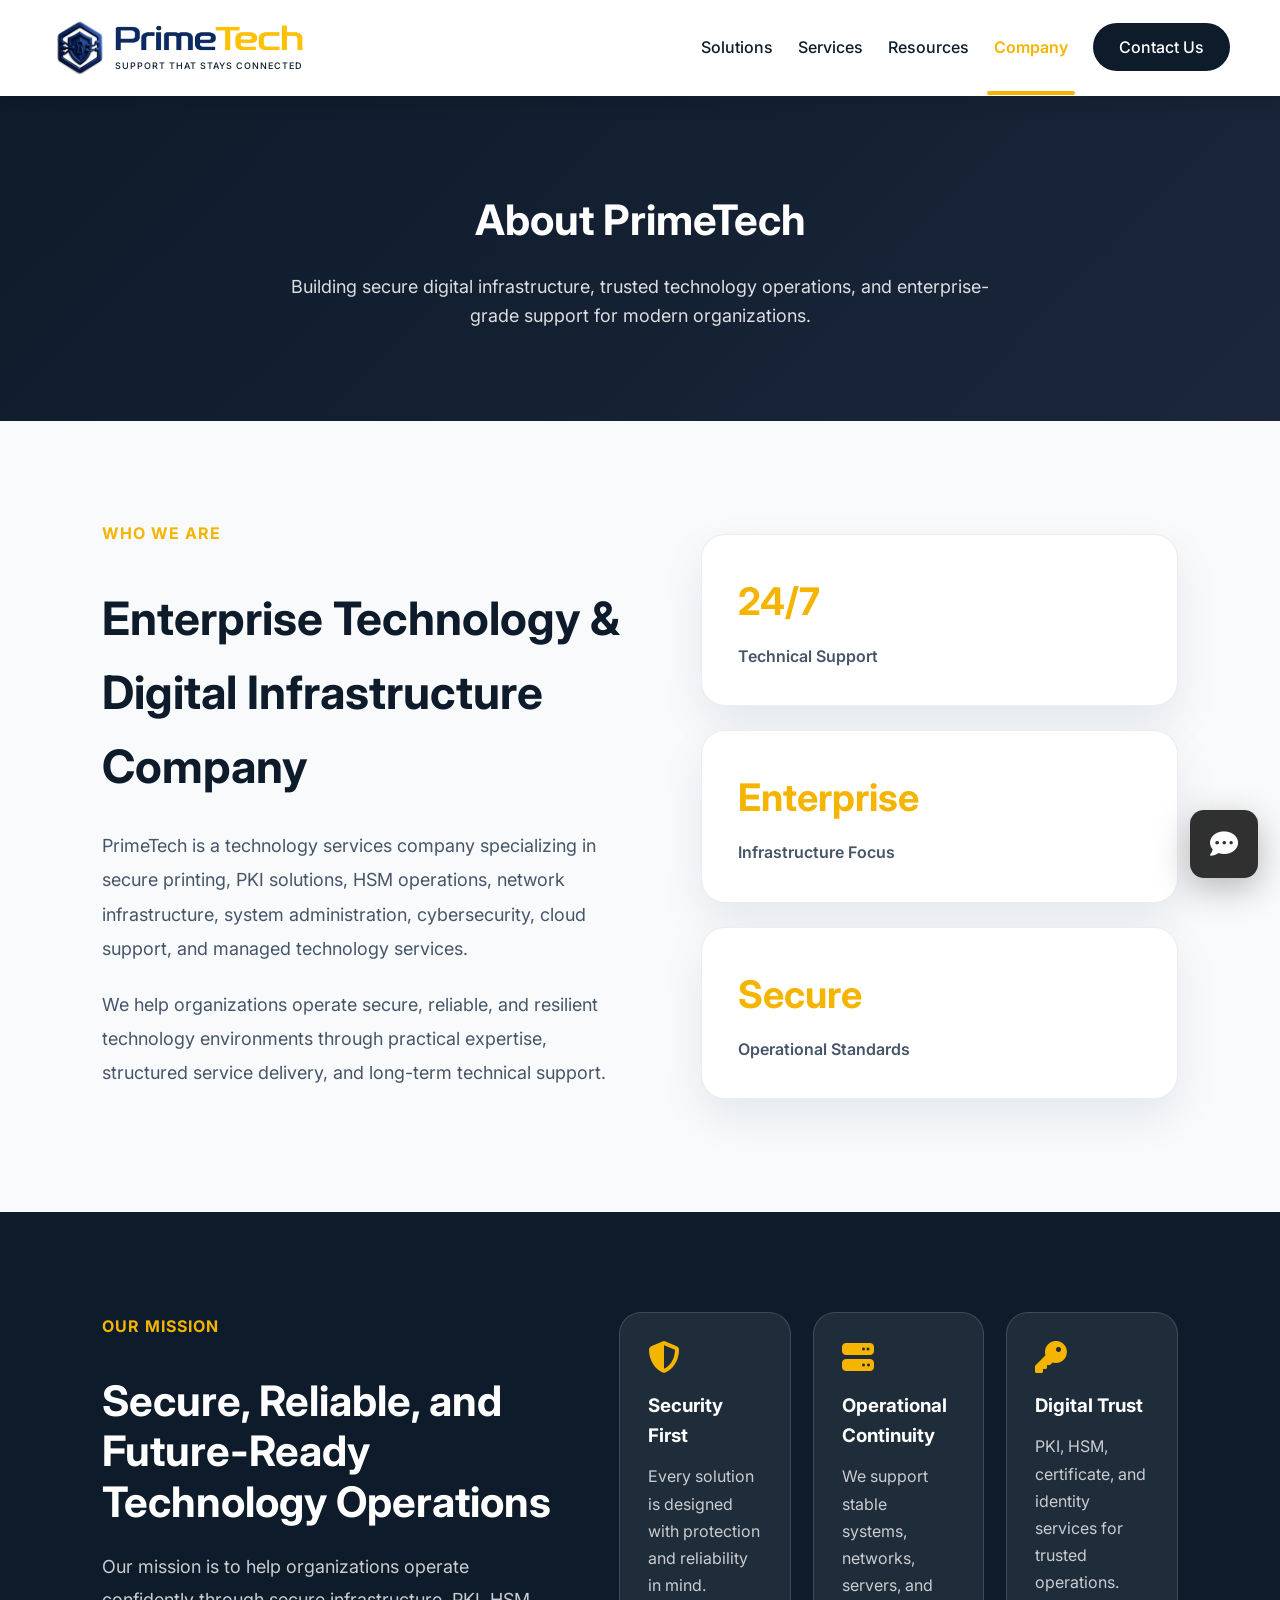
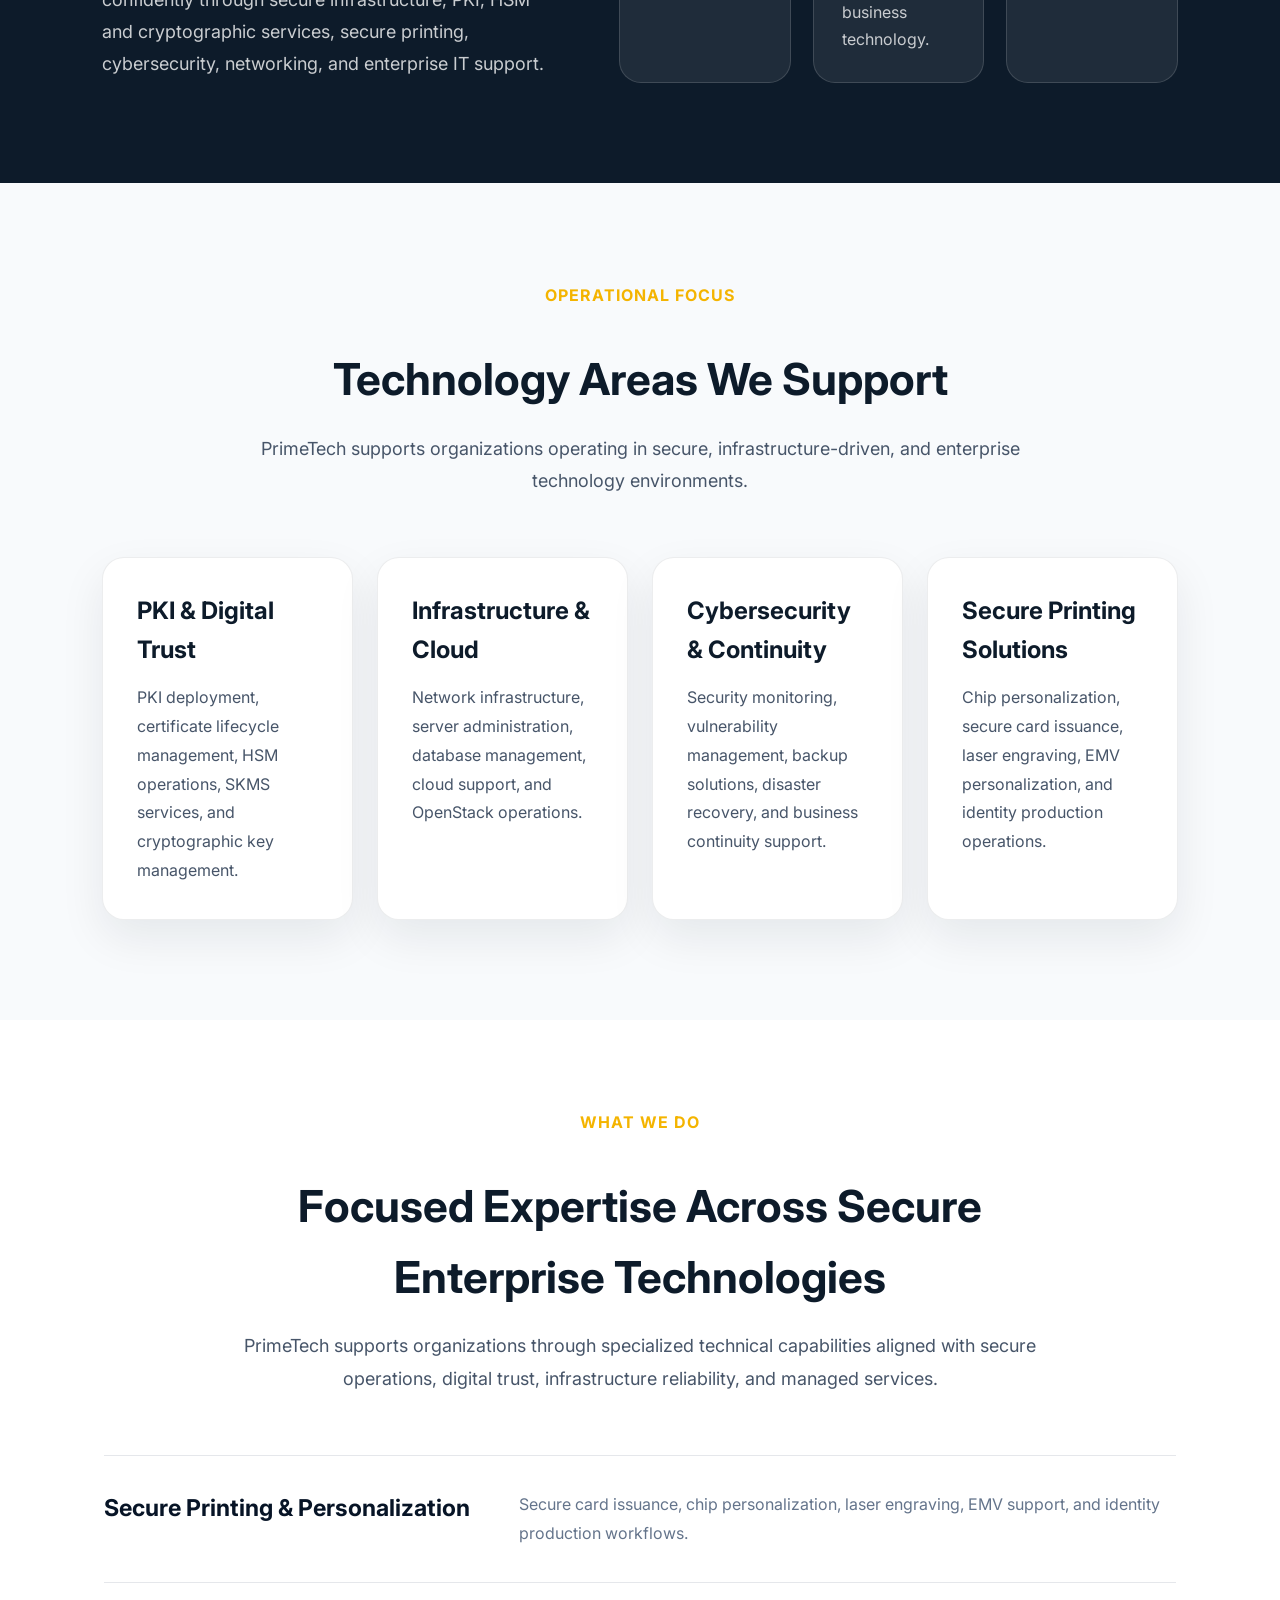
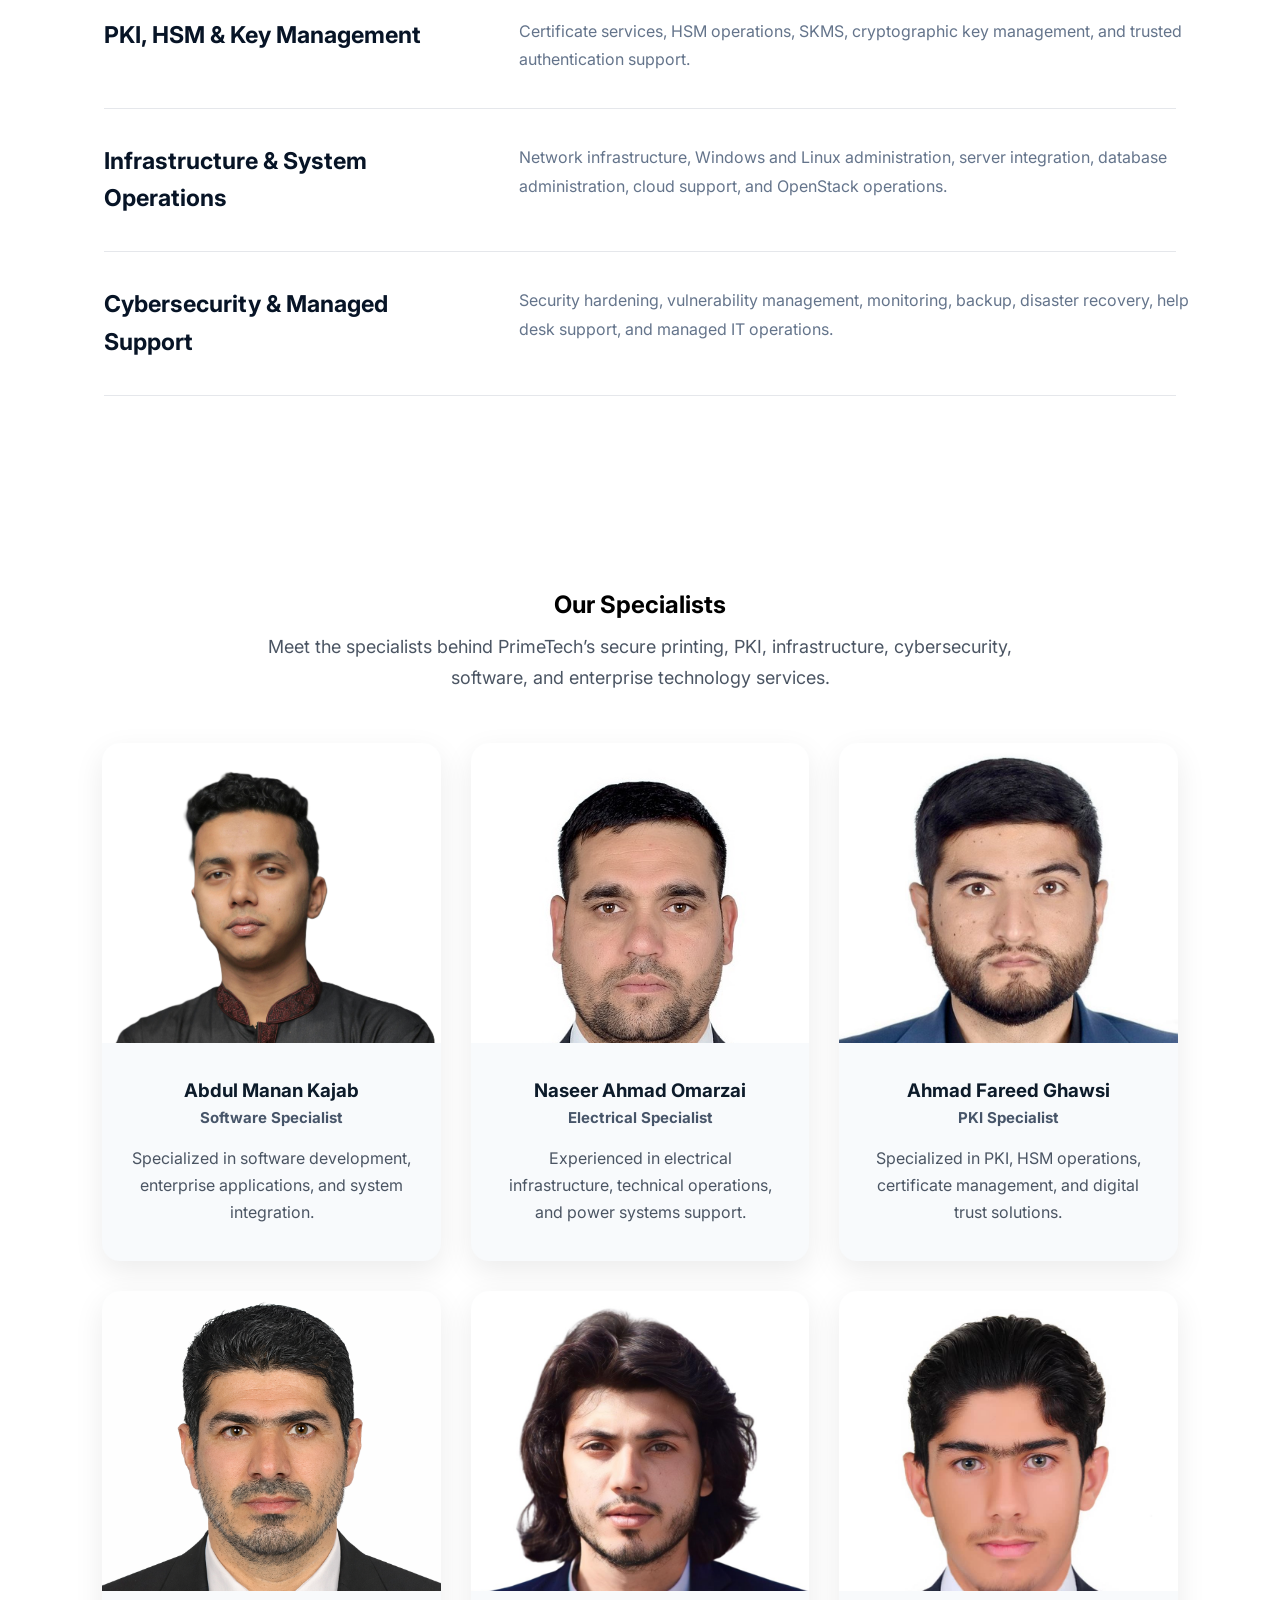
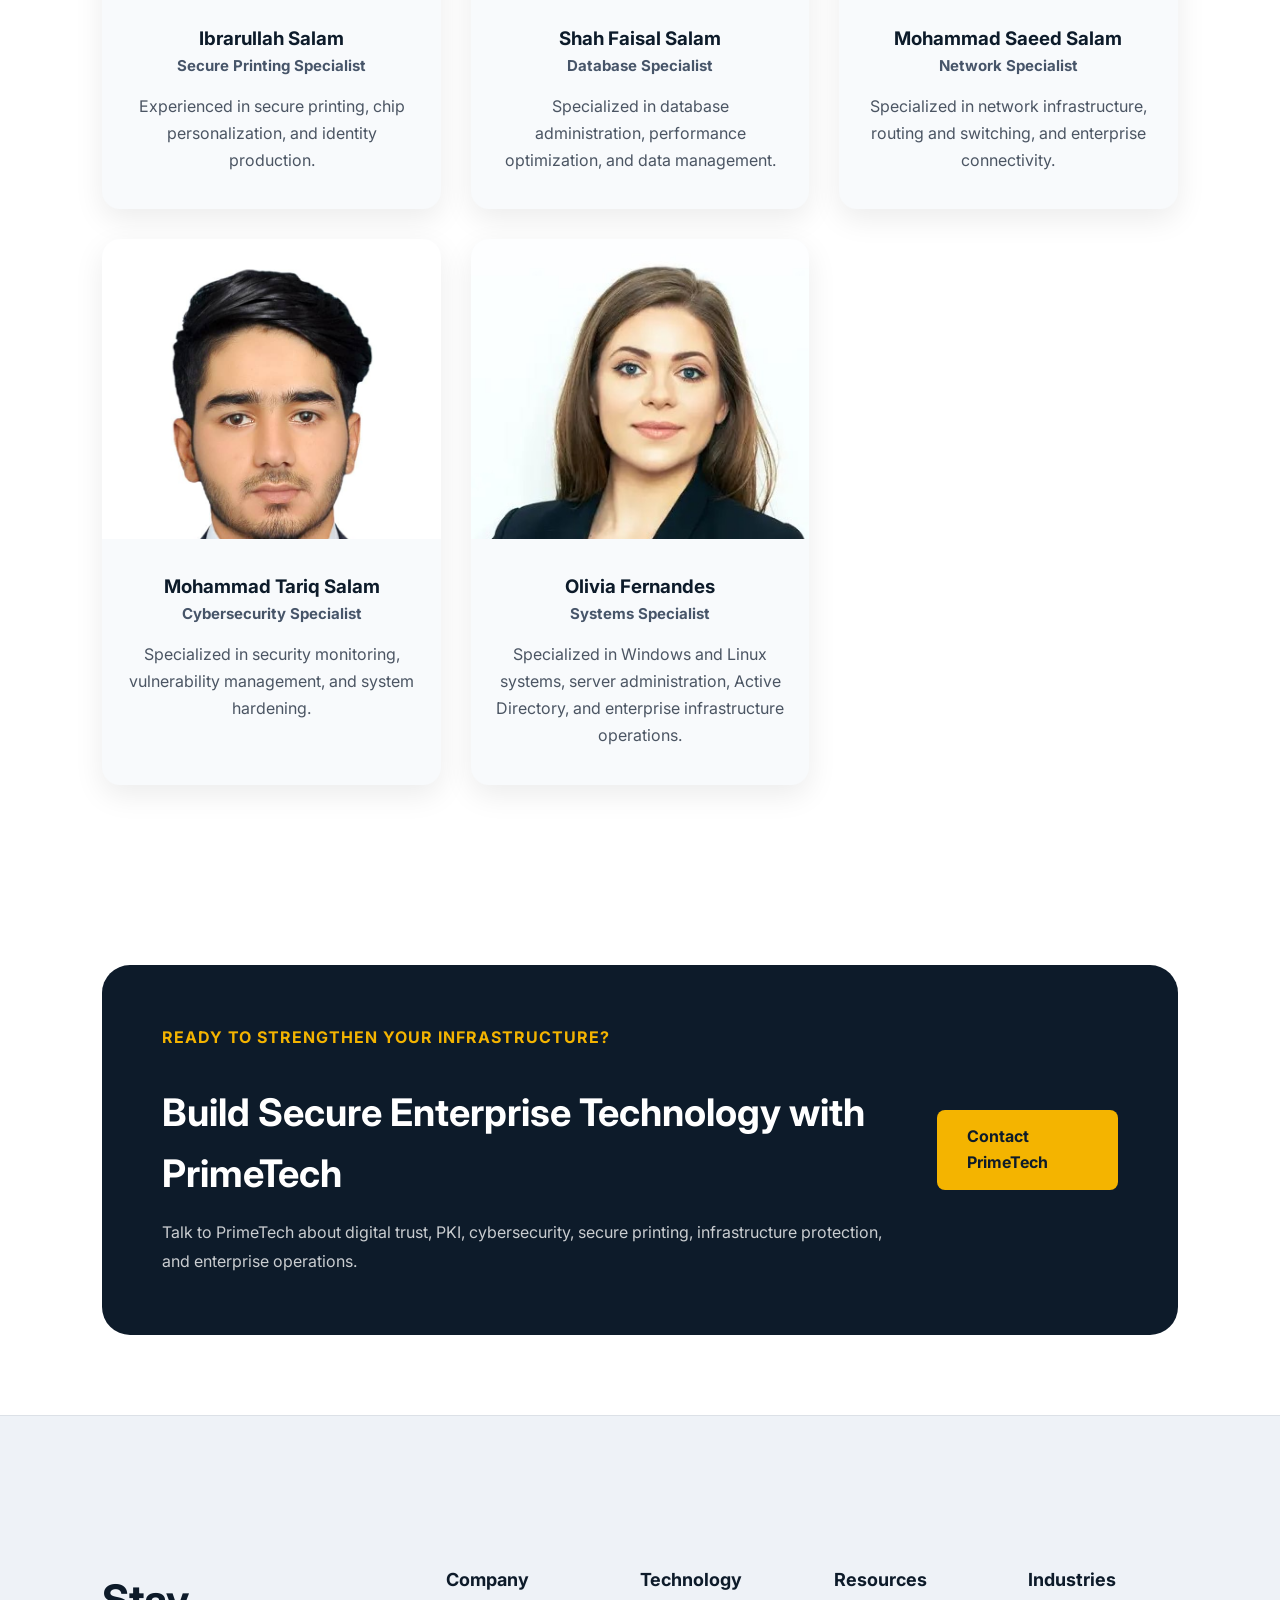
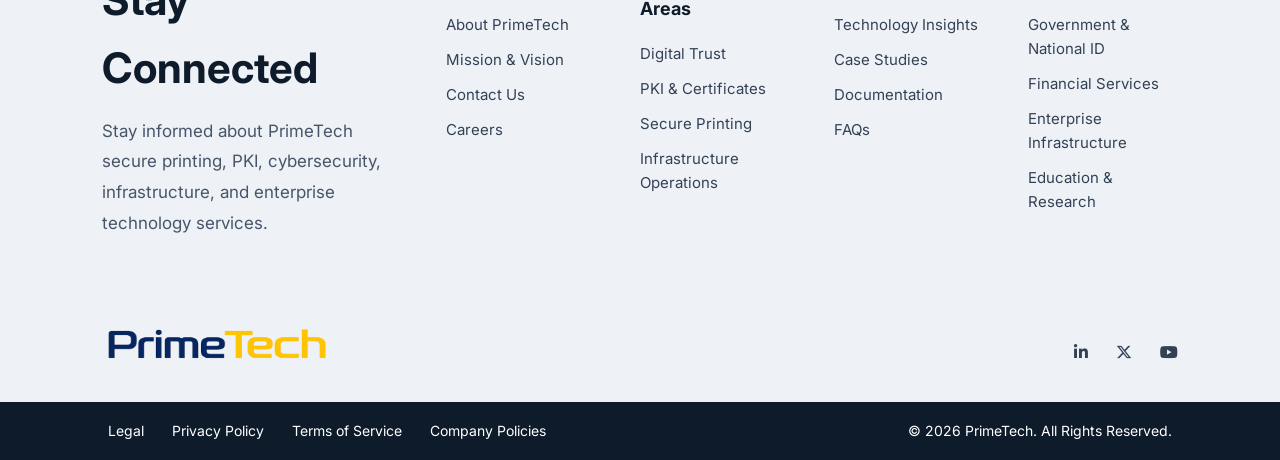
==== commit c5d659e1: "Add files via upload" ====
--- a/about.html
+++ b/about.html
@@ -7,10 +7,10 @@
     <meta name="viewport"
           content="width=device-width, initial-scale=1.0">
 
-    <title>About PrimeTech | IT Support Company in Afghanistan</title>
+    <title>About PrimeTech | Enterprise Technology & Digital Infrastructure</title>
 
 <meta name="description"
-content="Learn about PrimeTech, a professional IT support company providing networking, server management, hardware support, backup, and consulting services in Afghanistan.">
+content="Learn about PrimeTech, an enterprise technology company providing secure printing, PKI, HSM operations, network infrastructure, system administration, cybersecurity, cloud support, and managed IT services.">
 
     <link rel="stylesheet"
 href="https://cdnjs.cloudflare.com/ajax/libs/font-awesome/6.5.1/css/all.min.css">
@@ -69,56 +69,70 @@
                 <div class="mega-column">
                     <h4>By Industry</h4>
 
-                    <a href="#"><i class="fas fa-building-columns"></i>Government</a>
-                    <a href="#"><i class="fas fa-building"></i>Enterprise</a>
-                    <a href="#"><i class="fas fa-landmark"></i>Financial</a>
-                    <a href="#"><i class="fas fa-graduation-cap"></i>Education</a>
+                    <a href="#">Government & National ID</a>
+                    <a href="#">Financial Services</a>
+                    <a href="#">Enterprise Infrastructure</a>
+                    <a href="#">Education & Research</a>
                 </div>
 
                 <div class="mega-column">
-                    <h4>By Need</h4>
-
-                    <a href="#"><i class="fas fa-id-badge"></i>Secure Identity</a>
-                    <a href="#"><i class="fas fa-shield"></i>Infrastructure Protection</a>
-                    <a href="#"><i class="fas fa-key"></i>PKI & Certificates</a>
-                    <a href="#"><i class="fas fa-id-card"></i>Secure Printing</a>
-                </div>
-
-                <div class="mega-feature">
-                    <h4>Enterprise Security</h4>
-
-                    <p>
-                        PrimeTech delivers enterprise-grade secure infrastructure,
-                        PKI, cybersecurity, secure printing,
-                        and digital identity solutions.
-                    </p>
-
-                    <a href="solutions.html" class="mega-feature-link">
-                        Explore Solutions →
-                    </a>
-                </div>
-
-                <div class="mega-insight">
-
-                <div class="mega-insight-shape">
-                    <i class="fas fa-shield-halved"></i>
-                </div>
-
-                <div>
-                    <h4>Secure Infrastructure Lifecycle</h4>
-
-                    <p>
-                        Protect identity, systems, networks,
-                        and enterprise operations with trusted
-                        technology services.
-                    </p>
-
-                    <a href="solutions.html">
-                        Learn More →
-                    </a>
-                </div>
-
-                </div>
+                    <h4>By Solution</h4>
+
+                    <a href="#">Secure Identity</a>
+
+                    <a href="#">Infrastructure Protection</a>
+
+                    <a href="#">PKI & Certificates</a>
+
+                    <a href="#">Secure Printing</a>
+                </div>
+                
+                <div class="mega-platform-panel">
+
+                    <div class="solutions-feature">
+
+                            <span class="feature-label">
+                                PRIMETECH SOLUTIONS
+                            </span>
+
+                            <h3>Digital Trust Framework</h3>
+
+                            <p>
+                                Integrated solutions that combine identity,
+                                PKI, secure printing, cybersecurity, and
+                                infrastructure services into a unified
+                                enterprise security platform.
+                            </p>
+
+                            <div class="feature-tags">
+                                <span>Identity</span>
+                                <span>PKI</span>
+                                <span>Infrastructure</span>
+                                <span>Security</span>
+                            </div>
+
+                        </div>
+
+                    <div class="platform-panel-content">
+
+                        <h4>Enterprise Security Platform</h4>
+
+                        <p>
+                            Integrated identity, PKI, cybersecurity,
+                            secure printing, and infrastructure
+                            solutions designed for enterprise
+                            environments.
+                        </p>
+
+                        <a href="solutions.html">
+                            Explore Solutions →
+                        </a>
+
+                    </div>
+
+                </div>
+
+                
                 <div class="mega-menu-footer">
                     <a href="solutions.html">View All Solutions</a>
                 </div>
@@ -126,38 +140,221 @@
             </div>
 
         </li>
-        <li>
+        <li class="mega-menu-parent">
+
     <a href="services.html">
         Services
+        <i class="fas fa-chevron-down nav-arrow"></i>
     </a>
+
+    <div class="mega-menu">
+
+            <div class="mega-column">
+                <h4>Core Services</h4>
+
+                <a href="services.html#secure-printing">Secure Printing Solutions</a>
+                <a href="services.html#pki">PKI Solutions</a>
+                <a href="services.html#network">Network Infrastructure</a>
+                <a href="services.html#system-admin">System Administration</a>
+            </div>
+
+            <div class="mega-column">
+                <h4>Managed Operations</h4>
+
+                <a href="services.html#cybersecurity">Cybersecurity Services</a>
+                <a href="services.html#backup">Backup & Continuity</a>
+                <a href="services.html#managed-it">IT Consulting & Managed Services</a>
+                <a href="services.html#system-admin">Cloud, Database & OpenStack Support</a>
+            </div>
+
+        <div class="mega-platform-panel">
+
+                <div class="service-feature">
+
+                    <span>PRIMETECH SERVICES</span>
+
+                    <h4>Managed Services Model</h4>
+
+                    <p>
+                        Enterprise support for secure printing, PKI,
+                        network infrastructure, system administration,
+                        cybersecurity, cloud, database, OpenStack,
+                        and managed technology operations.
+                    </p>
+
+                    <div class="service-feature-tags">
+                        <span>Support</span>
+                        <span>Monitoring</span>
+                        <span>Operations</span>
+                    </div>
+
+                </div>
+
+                <div class="platform-panel-content">
+
+                    <h4>Reliable Service Delivery</h4>
+
+                        <p>
+                            Structured technical support designed
+                            to keep enterprise systems secure,
+                            available, and operational.
+                        </p>
+
+                        <a href="services.html">
+                            Explore Services →
+                        </a>
+
+                </div>
+
+            </div>
+
+        <div class="mega-menu-footer">
+            <a href="services.html">View All Services</a>
+        </div>
+
+    </div>
+
 </li>
 
-<li class="dropdown-parent">
-
-        <a href="resources.html">
-            Resources
-            <i class="fas fa-chevron-down nav-arrow"></i>
-            </a>
-
-    <ul class="simple-dropdown">
-        <li><a href="index.html#projects">Projects</a></li>
-        <li><a href="#">Case Studies</a></li>
-        <li><a href="#">FAQs</a></li>
-    </ul>
+<li class="mega-menu-parent">
+
+    <a href="resources.html">
+        Resources
+        <i class="fas fa-chevron-down nav-arrow"></i>
+    </a>
+
+    <div class="mega-menu">
+
+        <div class="mega-column">
+
+            <h4>Insights & Guidance</h4>
+
+            <a href="#">
+                Technology Insights
+            </a>
+
+            <a href="#">
+                Enterprise Best Practices
+            </a>
+
+            <a href="#">
+                Industry Trends
+            </a>
+
+            <a href="#">
+                Technical Articles
+            </a>
+
+        </div>
+
+        <div class="mega-column">
+
+            <h4>Resources</h4>
+
+            <a href="#">
+                Case Studies
+            </a>
+
+            <a href="#">
+                Customer Success Stories
+            </a>
+
+            <a href="#">
+                FAQs
+            </a>
+
+            <a href="#">
+                Documentation
+            </a>
+
+        </div>
+
+        <div class="mega-platform-panel">
+
+                <div class="resource-feature">
+
+                    <span>PRIMETECH RESOURCES</span>
+
+                    <h4>Knowledge Center</h4>
+
+                    <p>
+                        Access expert guidance, industry insights,
+                        implementation best practices, case studies,
+                        and technical documentation.
+                    </p>
+
+                    <div class="resource-tags">
+                        <span>Guides</span>
+                        <span>Insights</span>
+                        <span>Documentation</span>
+                    </div>
+
+                </div>
+
+                <div class="platform-panel-content">
+
+                    <h4>Reference Library</h4>
+
+                        <p>
+                            Explore practical resources designed to help
+                            organizations strengthen security, infrastructure,
+                            and digital trust initiatives.
+                        </p>
+
+                    <a href="resources.html">
+                        View Resources →
+                    </a>
+
+                </div>
+
+            </div>
+
+        <div class="mega-menu-footer">
+            <a href="resources.html">View All Resources</a>
+        </div>
+
+    </div>
+
 </li>
 
-<li class="dropdown-parent">
-    
-            <a href="about.html" class="active-nav">
-            Company
-            <i class="fas fa-chevron-down nav-arrow"></i>
-            </a>
-
-    <ul class="simple-dropdown">
-        <li><a href="about.html">About PrimeTech</a></li>
-        <li><a href="about.html#mission">Mission</a></li>
-        <li><a href="about.html#team">Our Experts</a></li>
-    </ul>
+<li class="mega-menu-parent">
+
+    <a href="about.html" class="active-nav">
+    Company
+    <i class="fas fa-chevron-down nav-arrow"></i>
+    </a>
+
+    <div class="mega-menu company-mega-menu">
+
+        <div class="mega-column">
+            <h4>About Us</h4>
+
+            <a href="about.html">About PrimeTech</a>
+            <a href="about.html#mission">Mission & Vision</a>
+            <a href="about.html#team">Our Experts</a>
+            <a href="contact.html">Contact PrimeTech</a>
+        </div>
+
+        <div class="mega-column">
+            <h4>Operations</h4>
+
+            <a href="about.html">Enterprise Reliability</a>
+            <a href="services.html">Secure Operations</a>
+            <a href="services.html">Technology Focus</a>
+            <a href="contact.html">Customer Support</a>
+        </div>
+
+        <div class="mega-column">
+            <h4>Company Focus</h4>
+
+            <a href="solutions.html">Digital Trust</a>
+            <a href="services.html">Infrastructure Support</a>
+            <a href="services.html">Secure Printing Services</a>
+            <a href="solutions.html">PKI & Identity Operations</a>
+        </div>
+
+    </div>
+
 </li>
 
 <li>
@@ -171,11 +368,11 @@
 </nav>
 <section class="page-hero">
 
-    <h1>About Us</h1>
+    <h1>About PrimeTech</h1>
 
     <p>
-        Learn more about PrimeTech Solutions and our approach to
-        professional IT support.
+        Building secure digital infrastructure, trusted technology operations,
+        and enterprise-grade support for modern organizations.
     </p>
 
 </section>
@@ -185,20 +382,19 @@
 
         <span class="hero-label">Who We Are</span>
 
-        <h2>Enterprise Technology & Infrastructure Company</h2>
+        <h2>Enterprise Technology & Digital Infrastructure Company</h2>
 
         <p>
-            PrimeTech delivers secure infrastructure,
-            PKI operations, enterprise IT services,
-            secure printing, cybersecurity,
-            and digital trust solutions for organizations
-            operating in critical environments.
+            PrimeTech is a technology services company specializing in
+            secure printing, PKI solutions, HSM operations, network infrastructure,
+            system administration, cybersecurity, cloud support,
+            and managed technology services.
         </p>
 
         <p>
-            Our focus is reliability, operational continuity,
-            infrastructure protection, and long-term
-            technology support for enterprise operations.
+            We help organizations operate secure, reliable, and resilient
+            technology environments through practical expertise,
+            structured service delivery, and long-term technical support.
         </p>
 
     </div>
@@ -282,150 +478,114 @@
     <div class="focus-grid">
 
         <div class="focus-box">
-            <h3>PKI & Identity</h3>
-            <p>
-                Certificate services, HSM integration,
-                authentication systems, and digital trust operations.
+            <h3>PKI & Digital Trust</h3>
+            <p>
+                PKI deployment, certificate lifecycle management,
+                HSM operations, SKMS services,
+                and cryptographic key management.
             </p>
         </div>
 
         <div class="focus-box">
-            <h3>Secure Infrastructure</h3>
-            <p>
-                Enterprise servers, networking,
-                infrastructure monitoring,
-                and operational reliability.
+            <h3>Infrastructure & Cloud</h3>
+            <p>
+                Network infrastructure, server administration,
+                database management, cloud support,
+                and OpenStack operations.
             </p>
         </div>
 
         <div class="focus-box">
-            <h3>Cybersecurity</h3>
-            <p>
-                Infrastructure protection,
-                endpoint security,
-                operational monitoring,
-                and secure enterprise practices.
+            <h3>Cybersecurity & Continuity</h3>
+            <p>
+                Security monitoring, vulnerability management,
+                backup solutions, disaster recovery,
+                and business continuity support.
             </p>
         </div>
 
         <div class="focus-box">
-            <h3>Secure Printing</h3>
-            <p>
-                Identity card production,
-                chip personalization,
-                secure printing,
-                and issuance operations.
+            <h3>Secure Printing Solutions</h3>
+            <p>
+                Chip personalization, secure card issuance,
+                laser engraving, EMV personalization,
+                and identity production operations.
             </p>
         </div>
 
     </div>
 
 </section>
-<!-- Counter Section -->
-
-<section class="counter-section" data-aos="fade-up">
-
-    <div class="counter-container">
-
-        <div class="counter-box">
-
-            <h2 class="counter" data-target="500">0</h2>
-
-            <p>Clients Supported</p>
-
-        </div>
-
-        <div class="counter-box">
-
-            <h2 class="counter" data-target="99">0</h2>
-
-            <p>System Uptime %</p>
-
-        </div>
-
-        <div class="counter-box">
-
-            <h2 class="counter" data-target="24">0</h2>
-
-            <p>24/7 Support</p>
-
-        </div>
-
-        <div class="counter-box">
-
-            <h2 class="counter" data-target="5">0</h2>
-
-            <p>Years Experience</p>
-
+
+<!-- Capabilities Section -->
+<section class="about-capabilities" data-aos="fade-up">
+
+    <div class="services-page-header">
+
+        <span class="hero-label">
+            What We Do
+        </span>
+
+        <h2>
+            Focused Expertise Across Secure Enterprise Technologies
+        </h2>
+
+        <p>
+            PrimeTech supports organizations through specialized
+            technical capabilities aligned with secure operations,
+            digital trust, infrastructure reliability, and managed services.
+        </p>
+
+    </div>
+
+    <div class="about-capability-list">
+
+        <div class="about-capability-item">
+            <h3>Secure Printing & Personalization</h3>
+            <p>
+                Secure card issuance, chip personalization,
+                laser engraving, EMV support, and identity production workflows.
+            </p>
+        </div>
+
+        <div class="about-capability-item">
+            <h3>PKI, HSM & Key Management</h3>
+            <p>
+                Certificate services, HSM operations, SKMS,
+                cryptographic key management, and trusted authentication support.
+            </p>
+        </div>
+
+        <div class="about-capability-item">
+            <h3>Infrastructure & System Operations</h3>
+            <p>
+                Network infrastructure, Windows and Linux administration,
+                server integration, database administration, cloud support,
+                and OpenStack operations.
+            </p>
+        </div>
+
+        <div class="about-capability-item">
+            <h3>Cybersecurity & Managed Support</h3>
+            <p>
+                Security hardening, vulnerability management,
+                monitoring, backup, disaster recovery,
+                help desk support, and managed IT operations.
+            </p>
         </div>
 
     </div>
 
 </section>
-<!-- Testimonials Section -->
-
-<section class="testimonials" data-aos="fade-up">
-
-    <h2>What Our Clients Say</h2>
-
-    <div class="testimonials-container">
-
-        <div class="testimonial-box">
-
-            <i class="fas fa-quote-left"></i>
-
-            <p>
-                PrimeTech delivered professional secure printing,
-                HSM & key management, server administration,
-                and network infrastructure support for our organization.
-            </p>
-
-            <h4>— Akmal Elam.</h4>
-
-        </div>
-
-        <div class="testimonial-box">
-
-            <i class="fas fa-quote-left"></i>
-
-            <p>
-                Providing rapid technical response, efficient issue resolution,
-                and professional infrastructure troubleshooting services.
-            </p>
-
-            <h4>— Sara M.</h4>
-
-        </div>
-
-        <div class="testimonial-box">
-
-            <i class="fas fa-quote-left"></i>
-
-            <p>
-                Providing reliable IT infrastructure support,
-                professional communication,
-                and advanced technical expertise for business environments.
-            </p>
-
-            <h4>— Daniel R.</h4>
-
-        </div>
-
-    </div>
-
-</section>
+<!-- Team Section -->
 <section class="team-section">
 
-    <h2>Our Experts</h2>
+    <h2>Our Specialists</h2>
 
         <p class="section-subtitle">
-                Meet our experienced engineers and specialists delivering
-                secure infrastructure,
-                electrical solutions,
-                PKI,
-                HSM & cryptographic services,
-                secure printing,
-                and enterprise technology solutions.
+                Meet the specialists behind PrimeTech’s secure printing,
+                PKI, infrastructure, cybersecurity, software,
+                and enterprise technology services.
             </p>
 
     <div class="team-container">
@@ -433,10 +593,11 @@
         <div class="team-box">
             <img src="images/expert1.jpg" alt="Software Developer Specialist">
             <h3>Abdul Manan Kajab</h3>
-            <h4>Software Developer Specialist</h4>
-            <p>
-                Specialized in software development, enterprise applications,
-                and modern technology solutions for business environments.
+            <h4>Software Specialist</h4>
+            <p>
+                Specialized in software development,
+                enterprise applications,
+                and system integration.
             </p>
         </div>
 
@@ -445,84 +606,82 @@
             <h3>Naseer Ahmad Omarzai</h3>
             <h4>Electrical Specialist</h4>
             <p>
-                Experienced in electrical systems,
-                infrastructure support,
+                Experienced in electrical infrastructure,
                 technical operations,
-                and enterprise power solutions.
+                and power systems support.
             </p>
         </div>
 
         <div class="team-box">
             <img src="images/expert3.jpg" alt="PKI Expert">
             <h3>Ahmad Fareed Ghawsi</h3>
-            <h4>PKI Expert</h4>
-            <p>
-                Specialized in Public Key Infrastructure, cryptographic operations,
-                certificate management, and enterprise security solutions.
+            <h4>PKI Specialist</h4>
+            <p>
+                Specialized in PKI, HSM operations,
+                certificate management,
+                and digital trust solutions.
             </p>
         </div>
 
         <div class="team-box">
             <img src="images/expert4.jpg" alt="Secure Printing Expert">
             <h3>Ibrarullah Salam</h3>
-            <h4>Secure Printing Expert</h4>
-            <p>
-                Experienced in secure printing, chip personalization,
-                laser engraving, and secure identity solutions.
+            <h4>Secure Printing Specialist</h4>
+            <p>
+                Experienced in secure printing,
+                chip personalization,
+                and identity production.
+            </p>
+        </div>
+        <div class="team-box">
+            <img src="images/expert5.jpg" alt="Database Expert">
+            <h3>Shah Faisal Salam</h3>
+            <h4>Database Specialist</h4>
+            <p>
+                Specialized in database administration,
+                performance optimization,
+                and data management.
+            </p>
+        </div>
+
+        <div class="team-box">
+            <img src="images/expert6.jpg" alt="Network Expert">
+            <h3>Mohammad Saeed Salam</h3>
+            <h4>Network Specialist</h4>
+            <p>
+                Specialized in network infrastructure,
+                routing and switching,
+                and enterprise connectivity.
+            </p>
+        </div>
+
+        <div class="team-box">
+            <img src="images/expert7.jpg" alt="Cybersecurity Expert">
+            <h3>Mohammad Tariq Salam</h3>
+            <h4>Cybersecurity Specialist</h4>
+            <p>
+                Specialized in security monitoring,
+                vulnerability management,
+                and system hardening.
+            </p>
+        </div>
+
+        <div class="team-box">
+            <img src="images/expert8.jpg" alt="Cybersecurity Expert">
+            <h3>Olivia Fernandes</h3>
+            <h4>Systems Specialist</h4>
+            <p>
+                Specialized in Windows and Linux systems,
+                server administration, Active Directory,
+                and enterprise infrastructure operations.
             </p>
         </div>
 
     </div>
 
 </section>
-<section class="trust-section">
-
-    <h2>Why Clients Trust PrimeTech</h2>
-
-    <div class="trust-container">
-
-        <div class="trust-box">
-
-            <i class="fas fa-user-lock"></i>
-
-            <h3>Secure Solutions</h3>
-
-            <p>
-                Reliable infrastructure and
-                professional IT practices.
-            </p>
-
-        </div>
-
-        <div class="trust-box">
-
-            <i class="fas fa-headset"></i>
-
-            <h3>24/7 Support</h3>
-
-            <p>
-                Technical assistance whenever
-                support is required.
-            </p>
-
-        </div>
-
-        <div class="trust-box">
-
-            <i class="fas fa-bolt"></i>
-
-            <h3>Fast Response</h3>
-
-            <p>
-                Quick troubleshooting and
-                efficient problem resolution.
-            </p>
-
-        </div>
-
-    </div>
-
-</section>
+
+<!-- CTA Section -->
 <section class="services-cta" data-aos="zoom-in">
 
     <div>
--- a/style.css
+++ b/style.css
@@ -1278,7 +1278,7 @@
 
     background: #ffffff;
 
-    border-radius: 0 0 22px 22px;
+    border-radius: 0 !important;
 
     box-shadow: 0 25px 70px rgba(0,0,0,0.12);
 
@@ -1475,7 +1475,7 @@
 .team-box img {
     width: 100%;
 
-    height: 320px;
+    height: 300px;
 
     object-fit: cover;
 
@@ -1488,8 +1488,8 @@
 }
 
 .team-box h4 {
-    color: #f4b400;
-    margin-top: 8px;
+    color: #475569;
+    margin-top: 0;
     font-size: 15px;
 }
 
@@ -3747,7 +3747,7 @@
 
 .platform-panel-content h4 {
     color: #0d1b2a;
-    font-size: 26px;
+    font-size: 24px;
     line-height: 1.25;
     margin-bottom: 14px;
 }
@@ -3994,4 +3994,453 @@
 .entrust-style-footer .footer-social a {
     color: #334155 !important;
     text-decoration: none !important;
+}
+
+@media (max-width: 768px) {
+
+    .entrust-style-footer .footer-top {
+        grid-template-columns: 1fr !important;
+        gap: 40px !important;
+        text-align: left !important;
+    }
+
+    .entrust-style-footer .footer-column {
+        width: 100%;
+    }
+
+    .entrust-style-footer .footer-brand-row {
+        grid-template-columns: 1fr !important;
+        gap: 25px !important;
+        justify-items: start !important;
+    }
+
+    .entrust-style-footer .footer-social {
+        justify-self: start !important;
+        margin-left: 0 !important;
+        transform: none !important;
+    }
+
+    .entrust-style-footer .footer-logo {
+        width: 220px !important;
+        margin-left: -10px !important;
+    }
+
+    .entrust-style-footer .footer-legal {
+        flex-direction: column !important;
+        align-items: flex-start !important;
+        gap: 15px !important;
+    }
+
+    .entrust-style-footer .legal-links {
+        display: flex !important;
+        flex-direction: column !important;
+        gap: 12px !important;
+    }
+
+    .entrust-style-footer .footer-legal p {
+        margin: 0 !important;
+    }
+}
+
+.service-feature {
+    padding: 20px 10px;
+}
+
+.service-feature > span {
+    color: #f4b400;
+    font-size: 13px;
+    font-weight: 800;
+    letter-spacing: 1px;
+}
+
+.service-feature h4 {
+    color: #0d1b2a;
+    font-size: 26px;
+    line-height: 1.25;
+    margin: 14px 0;
+}
+
+.service-feature p {
+    color: #475569;
+    line-height: 1.7;
+    font-size: 16px;
+    max-width: 380px;
+}
+
+.service-feature-tags {
+    display: flex;
+    gap: 10px;
+    margin-top: 20px;
+}
+
+.service-feature-tags span {
+    border: 1px solid rgba(13,27,42,0.12);
+    border-radius: 999px;
+    padding: 8px 14px;
+    color: #334155;
+    font-weight: 600;
+    font-size: 13px;
+}
+
+.resource-feature {
+    padding: 20px 10px;
+}
+
+.resource-feature > span {
+    color: #f4b400;
+    font-size: 13px;
+    font-weight: 800;
+    letter-spacing: 1px;
+}
+
+.resource-feature h4 {
+    color: #0d1b2a;
+    font-size: 26px;
+    margin: 14px 0;
+    line-height: 1.25;
+}
+
+.resource-feature p {
+    color: #475569;
+    font-size: 16px;
+    line-height: 1.7;
+    max-width: 380px;
+}
+
+.resource-tags {
+    display: flex;
+    gap: 10px;
+    margin-top: 20px;
+}
+
+.resource-tags span {
+    border: 1px solid rgba(13,27,42,0.12);
+    border-radius: 999px;
+    padding: 8px 14px;
+    color: #334155;
+    font-size: 13px;
+    font-weight: 600;
+}
+
+.solutions-feature {
+    max-width: 430px;
+}
+
+.solutions-feature .feature-label {
+    display: block;
+    font-size: 14px;
+    font-weight: 700;
+    letter-spacing: 1px;
+    color: #e8ac00;
+    margin-bottom: 18px;
+}
+
+.solutions-feature h3 {
+    font-size: 28px;
+    font-weight: 700;
+    color: #0d1b2a;
+    margin-bottom: 20px;
+}
+
+.solutions-feature p {
+    font-size: 16px;
+    line-height: 1.8;
+    color: #475569;
+    margin-bottom: 28px;
+}
+
+.solutions-feature .feature-tags {
+    display: flex;
+    flex-wrap: wrap;
+    gap: 12px;
+}
+
+.solutions-feature .feature-tags span {
+    padding: 8px 14px;
+    border: 1px solid #d9d9d9;
+    border-radius: 999px;
+    font-size: 14px;
+    font-weight: 600;
+    color: #334155;
+}
+
+/* Same size for all desktop mega-menus */
+
+@media (min-width: 769px) {
+
+    .mega-menu {
+        width: 100vw !important;
+        min-height: 460px !important;
+        left: 50% !important;
+        transform: translateX(-50%) !important;
+        border-radius: 0 !important;
+    }
+
+    .mega-menu > *:not(.mega-menu-footer) {
+        min-height: 330px !important;
+    }
+
+    .mega-menu-footer {
+        width: 100% !important;
+        grid-column: 1 / -1 !important;
+        align-self: end !important;
+    }
+
+    .company-mega-menu {
+        min-height: 460px !important;
+    }
+}
+
+@media (min-width: 769px) {
+
+    .mega-menu-footer {
+        width: 100vw !important;
+        margin-left: calc(-50vw + 50%) !important;
+        margin-right: calc(-50vw + 50%) !important;
+    }
+
+}
+
+.service-detail-card {
+    scroll-margin-top: 120px;
+}
+
+.service-detail-card h3 {
+    line-height: 1.25;
+}
+
+.service-catalog {
+    max-width: 1200px;
+    margin: auto;
+    padding: 80px 5%;
+}
+
+.service-catalog .services-page-header {
+    margin-bottom: 50px;
+}
+
+.service-catalog-grid {
+    display: grid;
+    grid-template-columns: repeat(2, 1fr);
+    gap: 28px;
+}
+
+.service-catalog-item {
+    background: #ffffff;
+    border: 1px solid #e5e7eb;
+    border-radius: 18px;
+    padding: 34px;
+    box-shadow: 0 18px 45px rgba(15, 23, 42, 0.06);
+}
+
+.service-catalog-item h3 {
+    margin-bottom: 22px;
+    color: #071426;
+}
+
+.service-catalog-item ul {
+    list-style: none;
+    padding-left: 0;
+}
+
+.service-catalog-item li {
+    position: relative;
+    padding-left: 26px;
+    margin-bottom: 12px;
+    color: #475569;
+    line-height: 1.6;
+}
+
+.service-catalog-item li::before {
+    content: "✓";
+    position: absolute;
+    left: 0;
+    color: #0f766e;
+    font-weight: 800;
+}
+
+@media (max-width: 768px) {
+    .service-catalog-grid {
+        grid-template-columns: 1fr;
+    }
+}
+
+.service-capabilities {
+    max-width: 1200px;
+    margin: auto;
+    padding: 90px 5%;
+}
+
+.service-area-list {
+    margin-top: 55px;
+    border-top: 1px solid #e5e7eb;
+}
+
+.service-area-item {
+    display: grid;
+    grid-template-columns: 35% 65%;
+    gap: 40px;
+    padding: 34px 0;
+    border-bottom: 1px solid #e5e7eb;
+}
+
+.service-area-item h3 {
+    color: #071426;
+    font-size: 1.45rem;
+}
+
+.service-area-item p {
+    color: #64748b;
+    line-height: 1.8;
+}
+
+@media (max-width: 768px) {
+    .service-area-item {
+        grid-template-columns: 1fr;
+        gap: 12px;
+    }
+}
+
+.solution-areas {
+    max-width: 1200px;
+    margin: auto;
+    padding: 90px 5%;
+}
+
+.solution-area-list {
+    margin-top: 55px;
+    border-top: 1px solid #e5e7eb;
+}
+
+.solution-area-item {
+    display: grid;
+    grid-template-columns: 35% 65%;
+    gap: 40px;
+    padding: 34px 0;
+    border-bottom: 1px solid #e5e7eb;
+}
+
+.solution-area-item h3 {
+    color: #071426;
+    font-size: 1.45rem;
+}
+
+.solution-area-item p {
+    color: #64748b;
+    line-height: 1.8;
+}
+
+@media (max-width: 768px) {
+    .solution-area-item {
+        grid-template-columns: 1fr;
+        gap: 12px;
+    }
+}
+
+.about-capabilities {
+    max-width: 1200px;
+    margin: auto;
+    padding: 90px 5%;
+}
+
+.about-capability-list {
+    margin-top: 55px;
+    border-top: 1px solid #e5e7eb;
+}
+
+.about-capability-item {
+    display: grid;
+    grid-template-columns: 35% 65%;
+    gap: 40px;
+    padding: 34px 0;
+    border-bottom: 1px solid #e5e7eb;
+}
+
+.about-capability-item h3 {
+    color: #071426;
+    font-size: 1.45rem;
+}
+
+.about-capability-item p {
+    color: #64748b;
+    line-height: 1.8;
+}
+
+@media (max-width: 768px) {
+    .about-capability-item {
+        grid-template-columns: 1fr;
+        gap: 12px;
+    }
+}
+
+.knowledge-areas {
+    max-width: 1200px;
+    margin: auto;
+    padding: 90px 5%;
+}
+
+.knowledge-area-list {
+    margin-top: 55px;
+    border-top: 1px solid #e5e7eb;
+}
+
+.knowledge-area-item {
+    display: grid;
+    grid-template-columns: 35% 65%;
+    gap: 40px;
+    padding: 34px 0;
+    border-bottom: 1px solid #e5e7eb;
+}
+
+.knowledge-area-item h3 {
+    color: #071426;
+    font-size: 1.45rem;
+}
+
+.knowledge-area-item p {
+    color: #64748b;
+    line-height: 1.8;
+}
+
+@media (max-width: 768px) {
+    .knowledge-area-item {
+        grid-template-columns: 1fr;
+        gap: 12px;
+    }
+}
+
+.consultation-areas {
+    max-width: 1200px;
+    margin: auto;
+    padding: 90px 5%;
+}
+
+.consultation-list {
+    margin-top: 55px;
+    border-top: 1px solid #e5e7eb;
+}
+
+.consultation-item {
+    display: grid;
+    grid-template-columns: 35% 65%;
+    gap: 40px;
+    padding: 34px 0;
+    border-bottom: 1px solid #e5e7eb;
+}
+
+.consultation-item h3 {
+    color: #071426;
+    font-size: 1.45rem;
+}
+
+.consultation-item p {
+    color: #64748b;
+    line-height: 1.8;
+}
+
+@media (max-width: 768px) {
+    .consultation-item {
+        grid-template-columns: 1fr;
+        gap: 12px;
+    }
 }
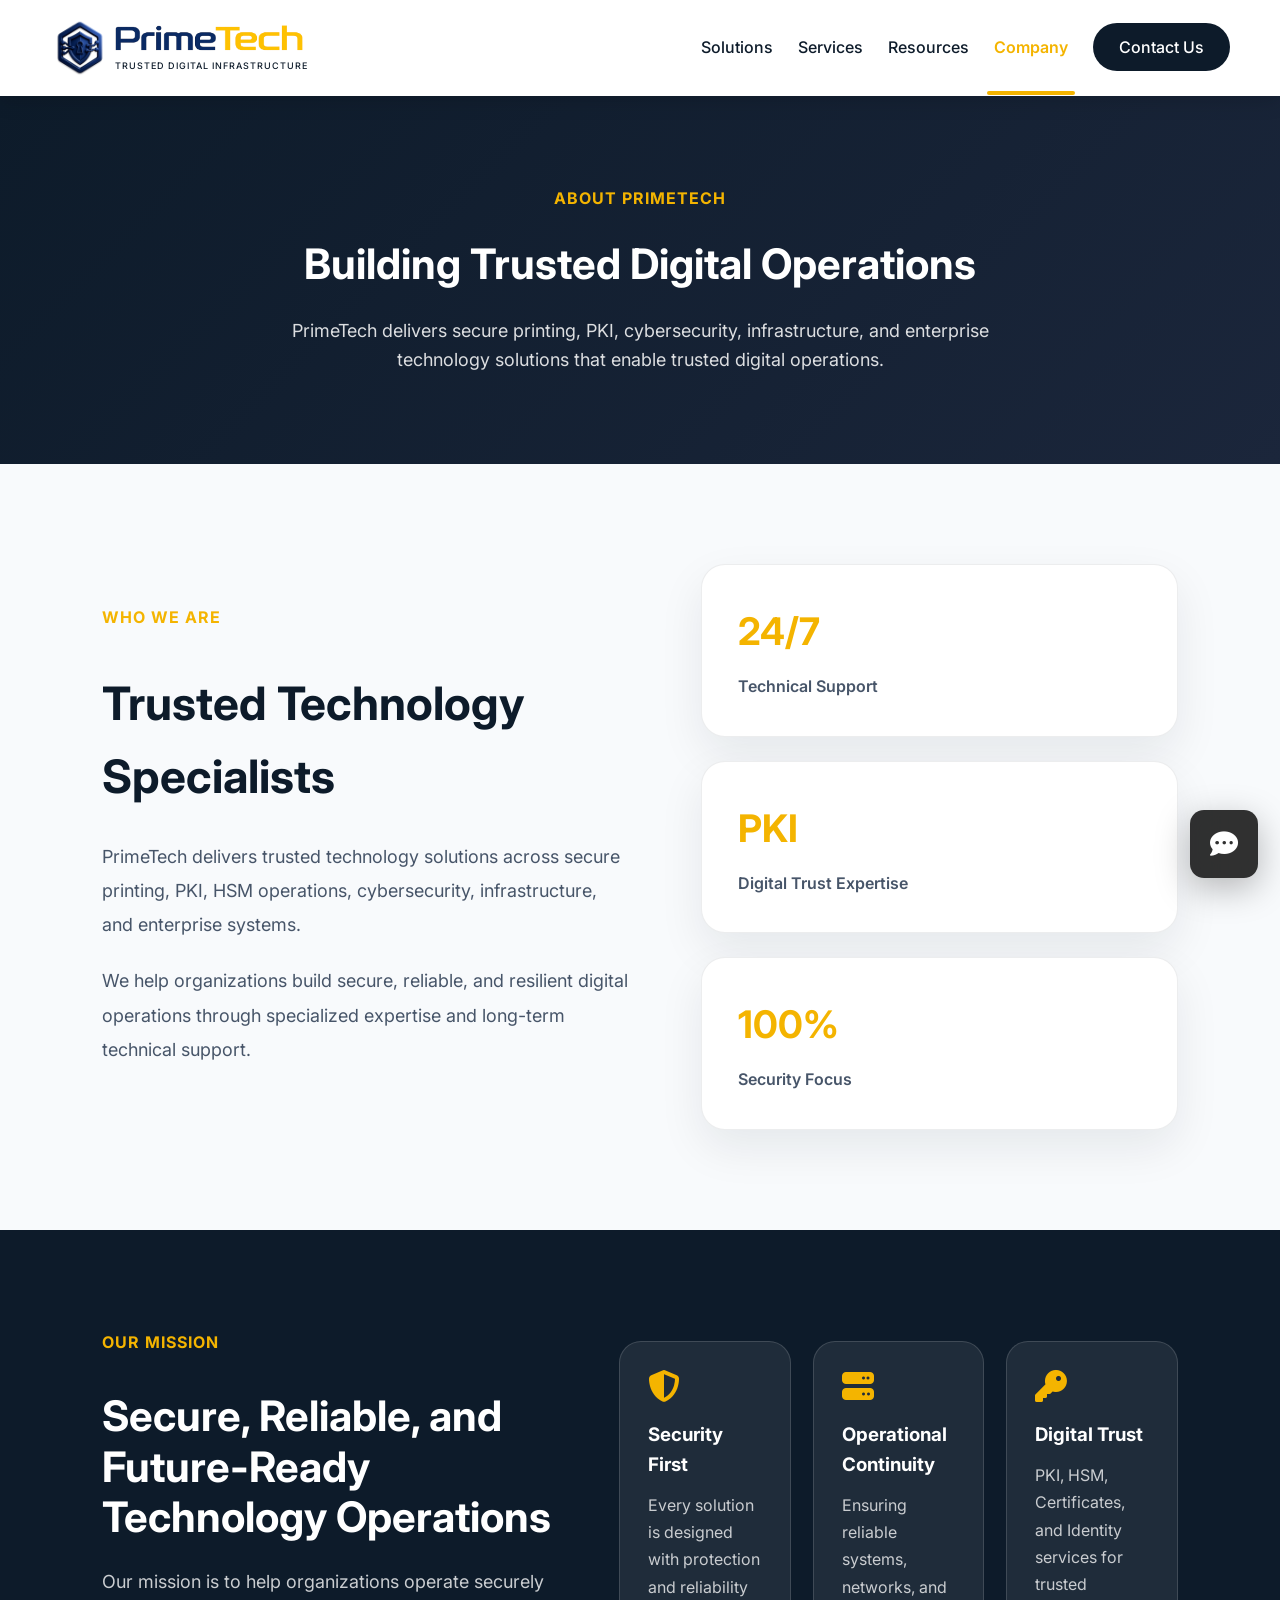
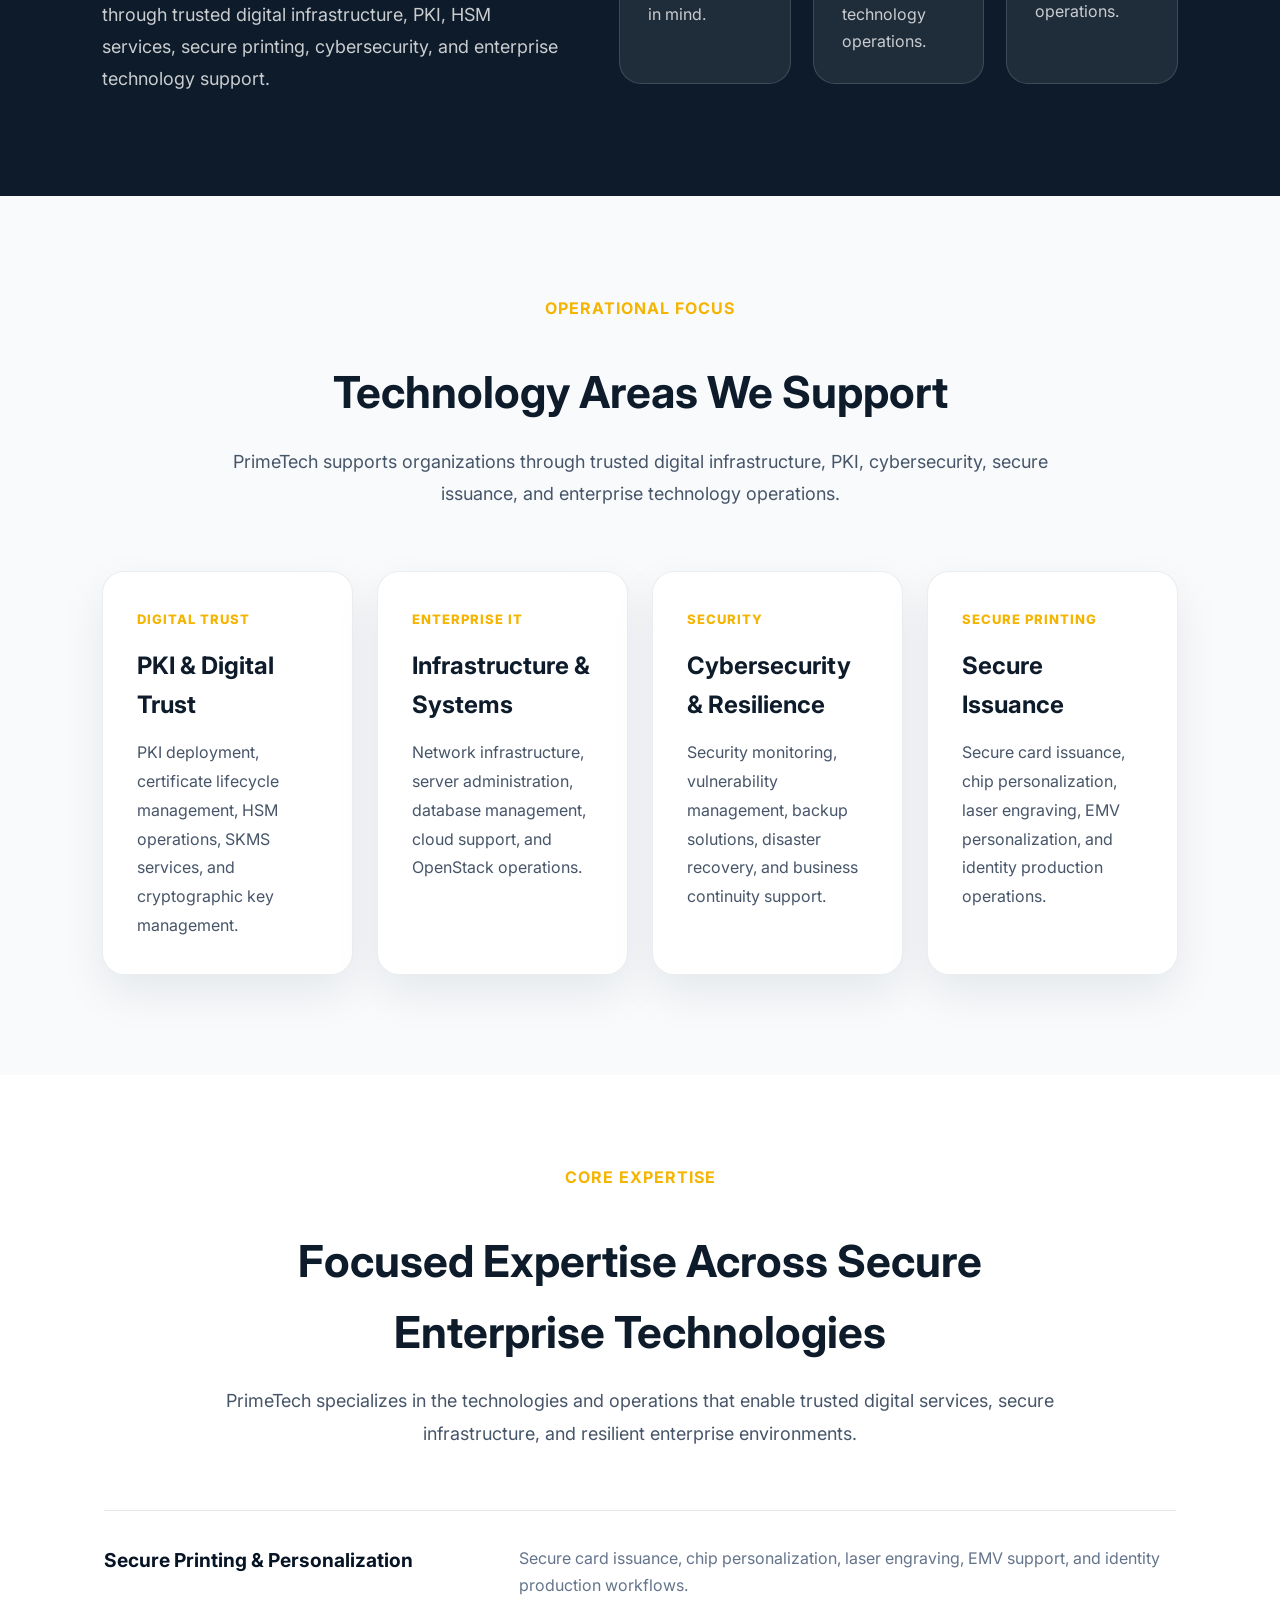
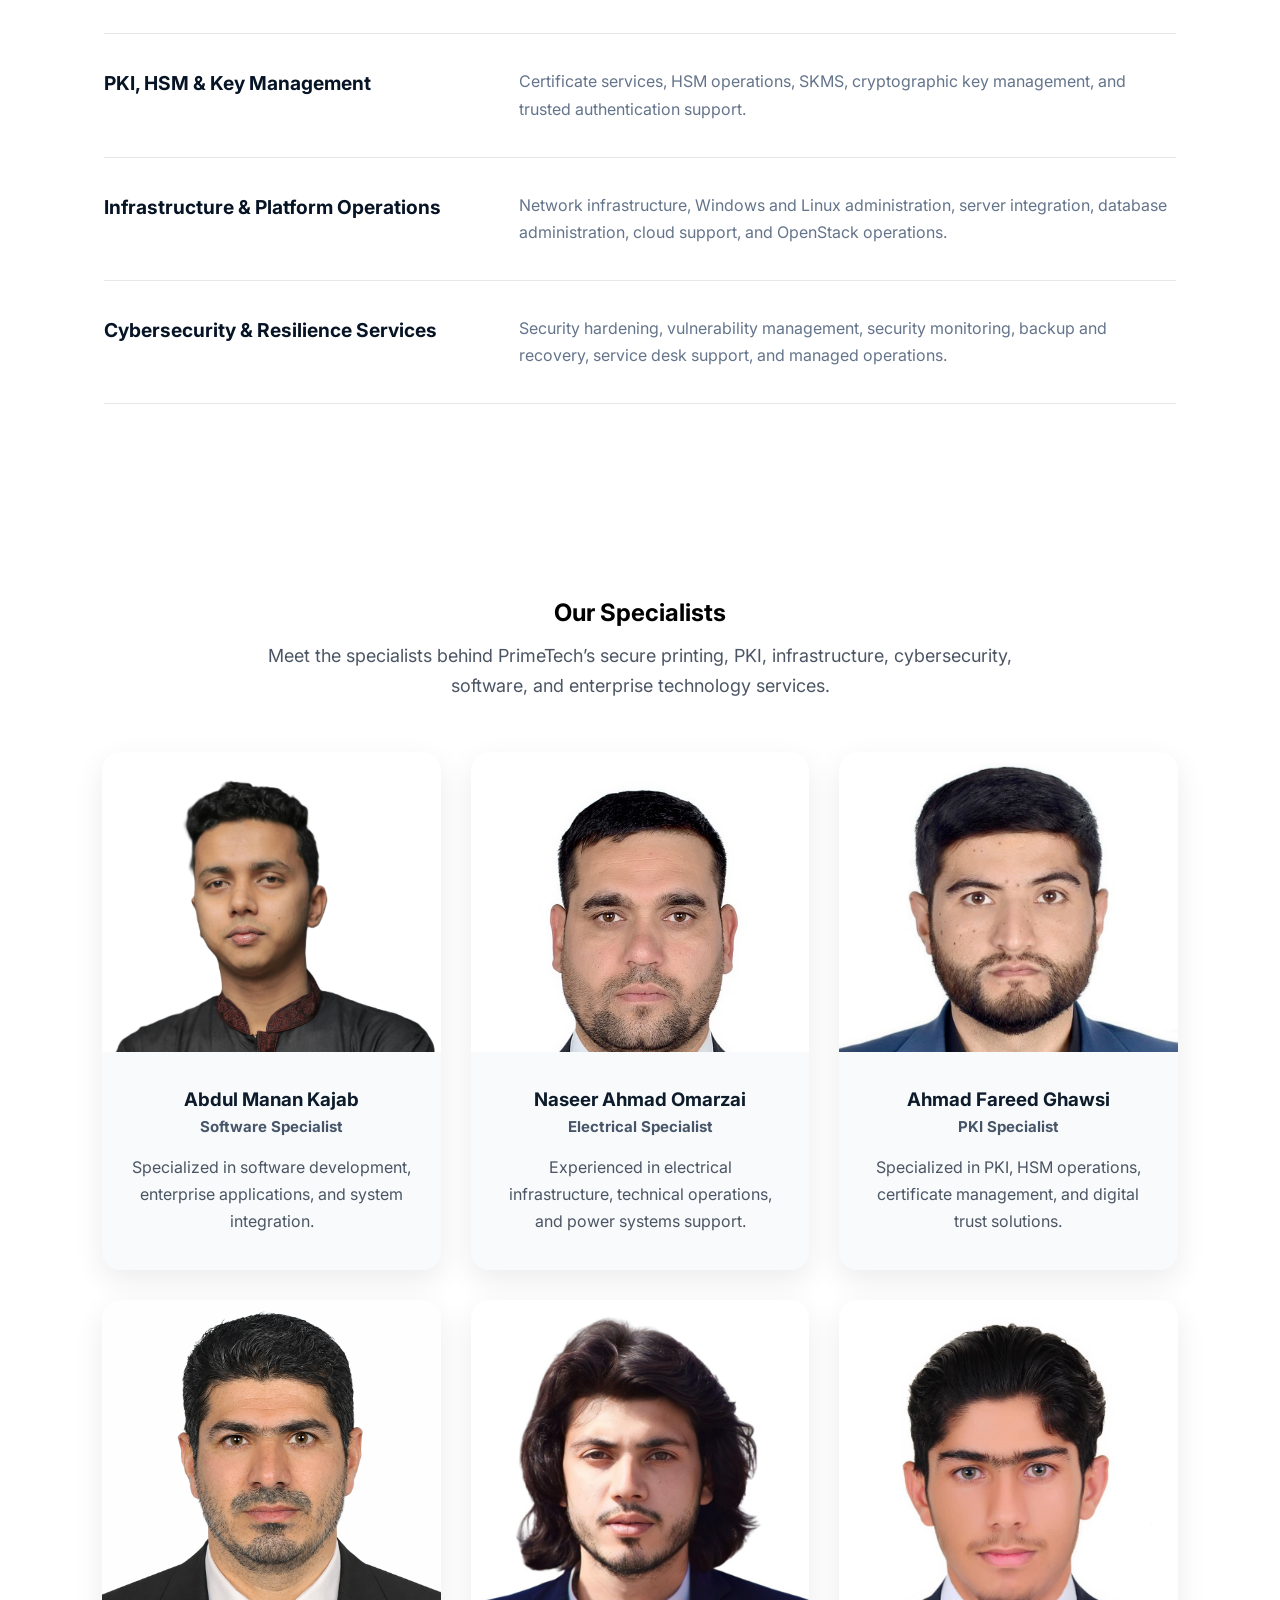
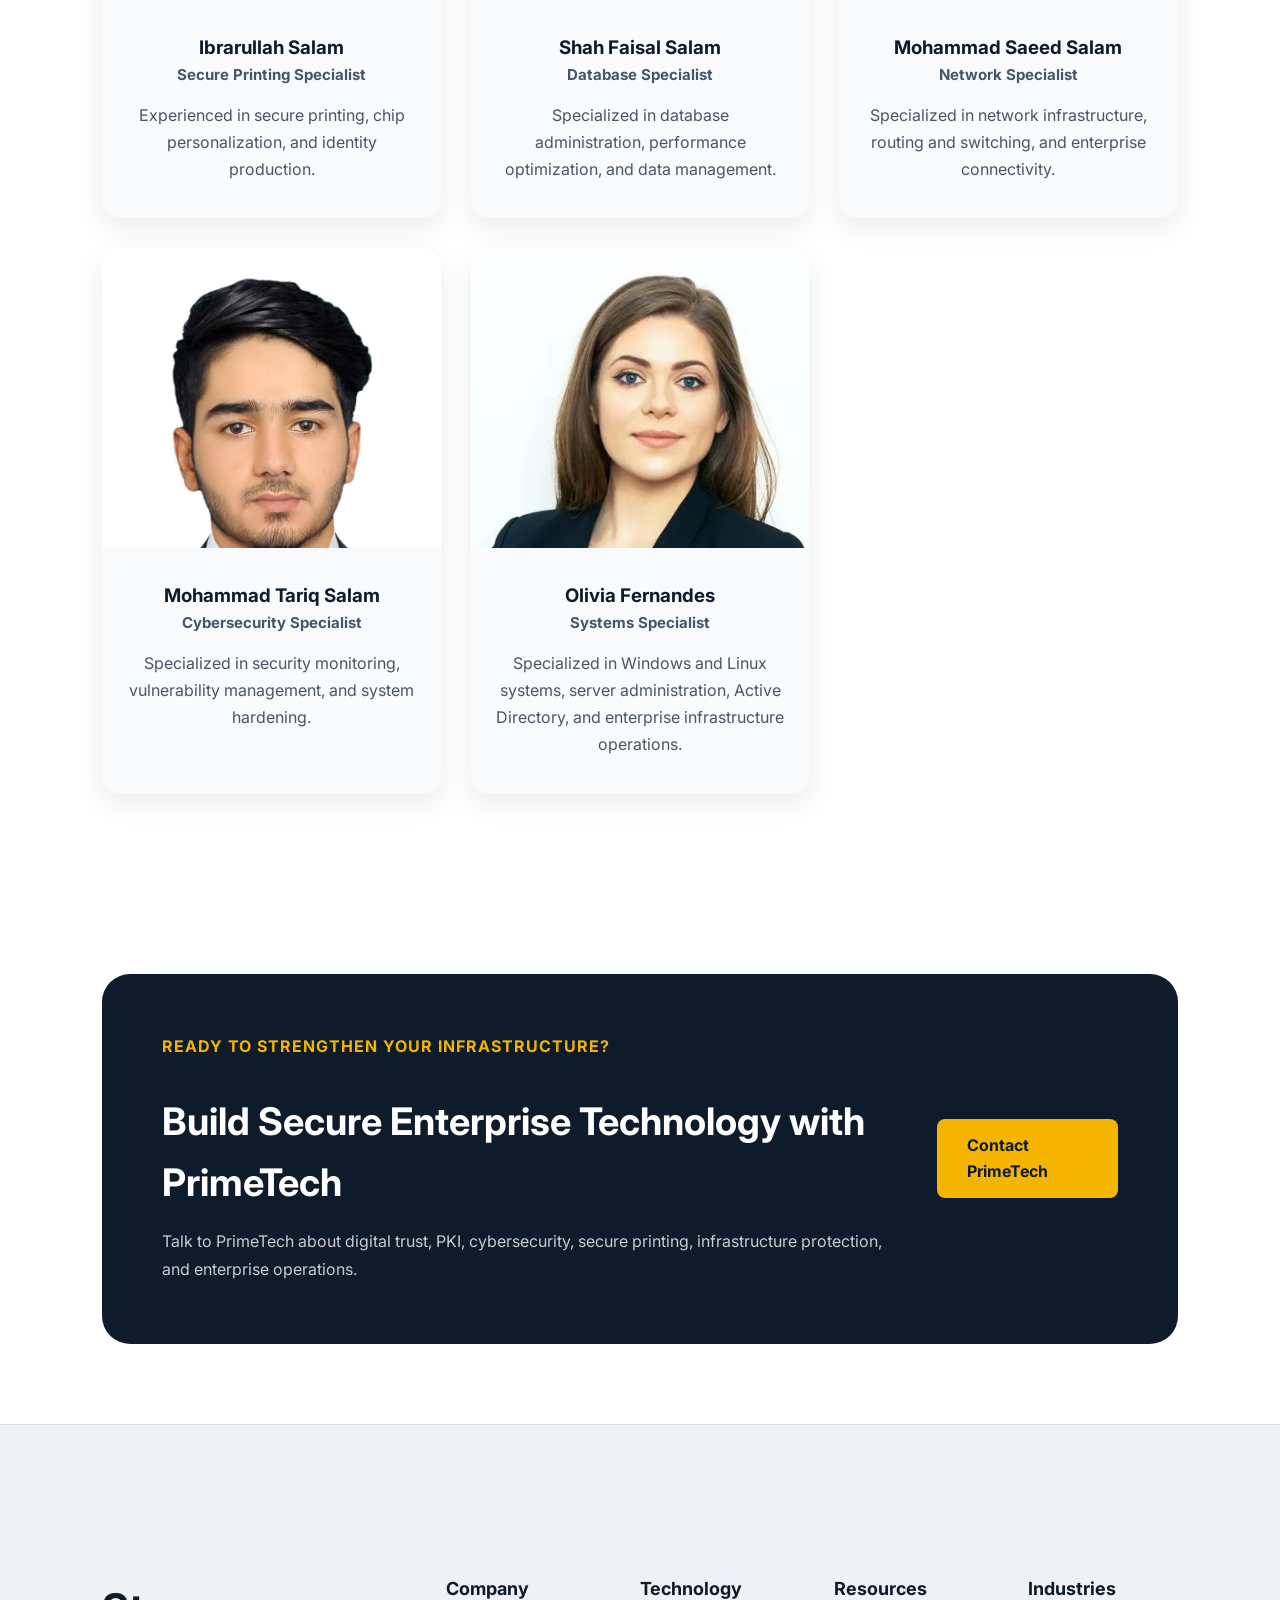
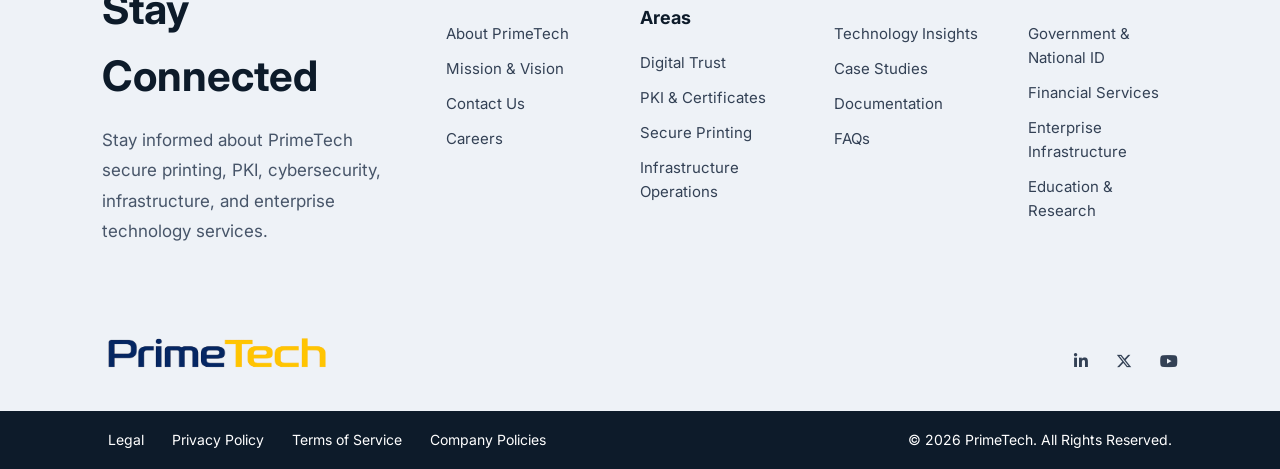
==== commit df70b6d6: "Add files via upload" ====
--- a/about.html
+++ b/about.html
@@ -45,7 +45,7 @@
         class="logo-img">
 
         <span class="logo-sub">
-            Support That Stays Connected
+            TRUSTED DIGITAL INFRASTRUCTURE
         </span>
 
     </div>
@@ -367,14 +367,23 @@
 </div>
 </nav>
 <section class="page-hero">
-
-    <h1>About PrimeTech</h1>
-
-    <p>
-        Building secure digital infrastructure, trusted technology operations,
-        and enterprise-grade support for modern organizations.
-    </p>
-
+    <div class="container">
+
+        <span class="hero-label">
+            ABOUT PRIMETECH
+        </span>
+
+        <h1>
+            Building Trusted Digital Operations
+        </h1>
+
+        <p>
+            PrimeTech delivers secure printing, PKI, cybersecurity,
+            infrastructure, and enterprise technology solutions
+            that enable trusted digital operations.
+        </p>
+
+    </div>
 </section>
     <section class="company-overview" data-aos="fade-up">
 
@@ -382,19 +391,14 @@
 
         <span class="hero-label">Who We Are</span>
 
-        <h2>Enterprise Technology & Digital Infrastructure Company</h2>
+        <h2>Trusted Technology Specialists</h2>
 
         <p>
-            PrimeTech is a technology services company specializing in
-            secure printing, PKI solutions, HSM operations, network infrastructure,
-            system administration, cybersecurity, cloud support,
-            and managed technology services.
+            PrimeTech delivers trusted technology solutions across secure printing, PKI, HSM operations, cybersecurity, infrastructure, and enterprise systems.
         </p>
 
         <p>
-            We help organizations operate secure, reliable, and resilient
-            technology environments through practical expertise,
-            structured service delivery, and long-term technical support.
+            We help organizations build secure, reliable, and resilient digital operations through specialized expertise and long-term technical support.
         </p>
 
     </div>
@@ -407,13 +411,13 @@
         </div>
 
         <div class="company-metric-card">
-            <h3>Enterprise</h3>
-            <p>Infrastructure Focus</p>
+            <h3>PKI</h3>
+            <p>Digital Trust Expertise</p>
         </div>
 
         <div class="company-metric-card">
-            <h3>Secure</h3>
-            <p>Operational Standards</p>
+            <h3>100%</h3>
+            <p>Security Focus</p>
         </div>
 
     </div>
@@ -428,10 +432,7 @@
         <h2>Secure, Reliable, and Future-Ready Technology Operations</h2>
 
         <p>
-            Our mission is to help organizations operate confidently
-            through secure infrastructure, PKI, HSM and cryptographic
-            services, secure printing, cybersecurity, networking,
-            and enterprise IT support.
+            Our mission is to help organizations operate securely through trusted digital infrastructure, PKI, HSM services, secure printing, cybersecurity, and enterprise technology support.
         </p>
 
     </div>
@@ -447,13 +448,13 @@
         <div>
             <i class="fas fa-server"></i>
             <h3>Operational Continuity</h3>
-            <p>We support stable systems, networks, servers, and business technology.</p>
+            <p>Ensuring reliable systems, networks, and technology operations.</p>
         </div>
 
         <div>
             <i class="fas fa-key"></i>
             <h3>Digital Trust</h3>
-            <p>PKI, HSM, certificate, and identity services for trusted operations.</p>
+            <p>PKI, HSM, Certificates, and Identity services for trusted operations.</p>
         </div>
 
     </div>
@@ -468,9 +469,7 @@
         <h2>Technology Areas We Support</h2>
 
         <p>
-            PrimeTech supports organizations operating
-            in secure, infrastructure-driven,
-            and enterprise technology environments.
+            PrimeTech supports organizations through trusted digital infrastructure, PKI, cybersecurity, secure issuance, and enterprise technology operations.
         </p>
 
     </div>
@@ -478,6 +477,7 @@
     <div class="focus-grid">
 
         <div class="focus-box">
+            <span>DIGITAL TRUST</span>
             <h3>PKI & Digital Trust</h3>
             <p>
                 PKI deployment, certificate lifecycle management,
@@ -487,7 +487,8 @@
         </div>
 
         <div class="focus-box">
-            <h3>Infrastructure & Cloud</h3>
+            <span>ENTERPRISE IT</span>
+            <h3>Infrastructure & Systems</h3>
             <p>
                 Network infrastructure, server administration,
                 database management, cloud support,
@@ -496,7 +497,8 @@
         </div>
 
         <div class="focus-box">
-            <h3>Cybersecurity & Continuity</h3>
+            <span>SECURITY</span>
+            <h3>Cybersecurity & Resilience</h3>
             <p>
                 Security monitoring, vulnerability management,
                 backup solutions, disaster recovery,
@@ -505,9 +507,10 @@
         </div>
 
         <div class="focus-box">
-            <h3>Secure Printing Solutions</h3>
-            <p>
-                Chip personalization, secure card issuance,
+            <span>SECURE PRINTING</span>
+            <h3>Secure Issuance</h3>
+            <p>
+                Secure card issuance, chip personalization,
                 laser engraving, EMV personalization,
                 and identity production operations.
             </p>
@@ -523,7 +526,7 @@
     <div class="services-page-header">
 
         <span class="hero-label">
-            What We Do
+            CORE EXPERTISE
         </span>
 
         <h2>
@@ -531,9 +534,7 @@
         </h2>
 
         <p>
-            PrimeTech supports organizations through specialized
-            technical capabilities aligned with secure operations,
-            digital trust, infrastructure reliability, and managed services.
+            PrimeTech specializes in the technologies and operations that enable trusted digital services, secure infrastructure, and resilient enterprise environments.
         </p>
 
     </div>
@@ -557,7 +558,7 @@
         </div>
 
         <div class="about-capability-item">
-            <h3>Infrastructure & System Operations</h3>
+            <h3>Infrastructure & Platform Operations</h3>
             <p>
                 Network infrastructure, Windows and Linux administration,
                 server integration, database administration, cloud support,
@@ -566,11 +567,11 @@
         </div>
 
         <div class="about-capability-item">
-            <h3>Cybersecurity & Managed Support</h3>
+            <h3>Cybersecurity & Resilience Services</h3>
             <p>
                 Security hardening, vulnerability management,
-                monitoring, backup, disaster recovery,
-                help desk support, and managed IT operations.
+                security monitoring, backup and recovery,
+                service desk support, and managed operations.
             </p>
         </div>
 
--- a/style.css
+++ b/style.css
@@ -528,16 +528,10 @@
 /* Contact Form */
 
 .enterprise-form {
-    width: 100%;
-    max-width: 100%;
-
-    margin: 40px auto;
-
-    display: flex;
-
-    flex-direction: column;
-
-    gap: 20px;
+    background: transparent;
+    padding: 0;
+    border-radius: 0;
+    box-shadow: none;
 }
 
 /* Inputs */
@@ -1925,7 +1919,7 @@
     background:
         radial-gradient(
             circle,
-            rgba(244,180,0,0.18),
+            rgba(244,180,0,0.05),
             transparent 70%
         );
 
@@ -2685,11 +2679,6 @@
     transition: 0.35s ease;
 }
 
-.solution-card i {
-    font-size: 36px;
-    color: #f4b400;
-    margin-bottom: 22px;
-}
 
 .solution-card h3 {
     color: #0d1b2a;
@@ -3185,7 +3174,8 @@
 
 .contact-cards div {
     background: white;
-    padding: 24px;
+    padding: 26px 30px;
+    min-height: 130px;
     border-radius: 20px;
     border: 1px solid rgba(13,27,42,0.08);
     box-shadow: 0 14px 35px rgba(13,27,42,0.08);
@@ -3453,7 +3443,7 @@
 
 .enterprise-hero h1 {
     max-width: 700px;
-    font-size: clamp(42px, 4.5vw, 64px);
+    font-size: clamp(40px, 4.2vw, 62px);
     line-height: 1.05;
     letter-spacing: -2px;
     margin-bottom: 28px;
@@ -4358,12 +4348,13 @@
 
 .about-capability-item h3 {
     color: #071426;
-    font-size: 1.45rem;
+    font-size: 1.2rem;
 }
 
 .about-capability-item p {
     color: #64748b;
-    line-height: 1.8;
+    line-height: 1.7;
+    max-width: 650px;
 }
 
 @media (max-width: 768px) {
@@ -4443,4 +4434,444 @@
         grid-template-columns: 1fr;
         gap: 12px;
     }
+}
+
+
+
+/* ==========================
+   Entrust Style Contact Layout
+========================== */
+
+.contact-grid {
+    max-width: 1200px;
+    margin: auto;
+
+    display: grid;
+    grid-template-columns: 45% 55%;
+
+    gap: 80px;
+    align-items: start;
+}
+
+.form-row {
+    display: grid;
+    grid-template-columns: 1fr 1fr;
+    gap: 20px;
+}
+
+@media (max-width: 900px) {
+    .contact-grid,
+    .form-row {
+        grid-template-columns: 1fr;
+    }
+}
+
+/* Final Entrust-style Contact Layout */
+
+.contact-enterprise {
+    padding: 100px 8%;
+    background: #f8fafc;
+}
+
+.contact-grid {
+    max-width: 1400px;
+    margin: 0 auto;
+    display: grid;
+    grid-template-columns: 38% 62%;
+    gap: 80px;
+    align-items: start;
+}
+
+.contact-info {
+    margin-top: 55px;
+    line-height: normal;
+}
+
+.contact-info h2 {
+    font-size: 3.2rem;
+    line-height: 1.18;
+    color: #071426;
+    margin: 18px 0 28px;
+}
+
+.contact-info p {
+    font-size: 1.15rem;
+    line-height: 1.9;
+    color: #475569;
+    max-width: 520px;
+}
+
+.enterprise-form {
+    background: white;
+    padding: 42px;
+    border-radius: 28px;
+    box-shadow: 0 24px 65px rgba(13,27,42,0.10);
+    width: 100%;
+}
+
+.form-row {
+    display: grid;
+    grid-template-columns: 1fr 1fr;
+    gap: 22px;
+}
+
+.enterprise-form input,
+.enterprise-form select,
+.enterprise-form textarea {
+    width: 100%;
+    height: 58px;
+    padding: 0 18px;
+    border: 1px solid #d1d5db;
+    border-radius: 12px;
+    font-size: 16px;
+    margin-bottom: 22px;
+}
+
+.enterprise-form textarea {
+    height: 180px;
+    padding-top: 18px;
+    resize: none;
+}
+
+.enterprise-form button {
+    width: 100%;
+    background: #0d1b2a;
+    color: white;
+    border: none;
+    padding: 18px;
+    border-radius: 12px;
+    font-size: 17px;
+    font-weight: 700;
+    cursor: pointer;
+}
+
+@media (max-width: 900px) {
+    .contact-grid,
+    .form-row {
+        grid-template-columns: 1fr;
+    }
+
+    .contact-info {
+        margin-top: 0;
+    }
+
+    .contact-info h2 {
+        font-size: 2.3rem;
+    }
+}
+
+/* Entrust-style Contact Form */
+
+.contact-enterprise {
+    display: block !important;
+    padding: 90px 8% !important;
+    background: #f8fafc !important;
+}
+
+.contact-grid {
+    max-width: 1500px;
+    margin: 0 auto;
+    display: grid !important;
+    grid-template-columns: 38% 62%;
+    gap: 80px;
+    align-items: start;
+}
+
+.contact-info {
+    margin-top: 35px !important;
+}
+
+.contact-info h2 {
+    font-size: 3.2rem;
+    line-height: 1.15;
+    color: #071426;
+    margin: 18px 0 28px;
+}
+
+.contact-info p {
+    font-size: 1.15rem;
+    line-height: 1.85;
+    color: #475569;
+    max-width: 560px;
+}
+
+.enterprise-form {
+    background: transparent !important;
+    box-shadow: none !important;
+    border-radius: 0 !important;
+    padding: 0 !important;
+    margin: 0 !important;
+    max-width: none !important;
+}
+
+.form-row {
+    display: grid !important;
+    grid-template-columns: 1fr 1fr;
+    gap: 26px;
+}
+
+.form-group {
+    margin-bottom: 26px;
+  
+}
+
+.form-group label {
+    display: block;
+    font-size: 1rem;
+    color: #071426;
+    font-weight: 500;
+    margin-bottom: 10px;
+}
+
+.form-group label span {
+    color: #c1121f;
+    margin-left: 3px;
+}
+
+.enterprise-form input,
+.enterprise-form select,
+.enterprise-form textarea {
+    width: 100%;
+    height: 66px;
+    padding: 0 18px;
+    background: #f8fafc;
+    border: 1px solid #cfd6df;
+    border-radius: 8px;
+    font-size: 1rem;
+    color: #071426;
+    margin-bottom: 0 !important;
+}
+
+.enterprise-form textarea {
+    height: 170px;
+    padding-top: 18px;
+    resize: none;
+}
+
+.form-legal {
+    font-size: 0.85rem;
+    line-height: 1.7;
+    color: #475569;
+    margin: 8px 0 22px;
+}
+
+.enterprise-form button {
+    width: auto !important;
+    min-width: 230px;
+    padding: 18px 38px !important;
+    border-radius: 40px !important;
+    background: #0d1b2a !important;
+    color: white !important;
+    font-size: 1rem;
+    font-weight: 700;
+}
+
+@media (max-width: 900px) {
+    .contact-grid,
+    .form-row {
+        grid-template-columns: 1fr !important;
+    }
+
+    .contact-info {
+        margin-top: 0 !important;
+    }
+
+    .contact-info h2 {
+        font-size: 2.4rem;
+    }
+}
+
+/* Final Contact Form Refinement */
+
+.contact-enterprise {
+    padding: 65px 8% !important;
+}
+
+.contact-grid {
+    grid-template-columns: 36% 64% !important;
+    gap: 70px !important;
+}
+
+.contact-info {
+    margin-top: 55px !important;
+}
+
+.contact-info h2 {
+    font-size: 3rem !important;
+    line-height: 1.15 !important;
+}
+
+.form-group {
+    margin-bottom: 18px !important;
+}
+
+.enterprise-form input,
+.enterprise-form select {
+    height: 54px !important;
+}
+
+.enterprise-form textarea {
+    height: 135px !important;
+}
+
+.enterprise-form button {
+    width: auto !important;
+    min-width: 230px !important;
+    padding: 16px 40px !important;
+    border-radius: 40px !important;
+}
+
+.enterprise-form label {
+    font-size: 0.9rem !important;
+    font-weight: 300;
+    margin-bottom: 5px !important;
+}
+
+.form-group {
+    margin-bottom: 16px !important;
+}
+
+/* Contact form height reduction */
+
+.contact-enterprise {
+    padding: 50px 8% 65px !important;
+}
+
+.form-group {
+    margin-bottom: 12px !important;
+}
+
+.enterprise-form input,
+.enterprise-form select {
+    height: 48px !important;
+}
+
+.enterprise-form textarea {
+    height: 95px !important;
+}
+
+.form-legal {
+    font-size: 0.78rem !important;
+    line-height: 1.5 !important;
+    margin: 8px 0 14px !important;
+}
+
+.enterprise-form button {
+    padding: 14px 36px !important;
+    min-width: 220px !important;
+}
+
+/* Contact Page Mobile Fix */
+@media (max-width: 768px) {
+
+    .contact-grid {
+        grid-template-columns: 1fr !important;
+        gap: 40px;
+    }
+
+    .contact-info {
+        max-width: 100%;
+    }
+
+    .contact-info h2 {
+        font-size: 2.4rem;
+        line-height: 1.1;
+    }
+
+    .contact-form {
+        display: grid;
+        width: 100%;
+        gap: 12px;
+    }
+
+    .form-row {
+        grid-template-columns: 1fr;
+    }
+}
+
+.service-detail-card span {
+    display: inline-block;
+    color: #f4b400;
+    font-size: 13px;
+    font-weight: 800;
+    letter-spacing: 1px;
+    text-transform: uppercase;
+    margin-bottom: 18px;
+}
+
+.service-detail-card i {
+    font-size: 36px;
+    color: #f4b400;
+    margin-bottom: 22px;
+}
+
+.focus-box span {
+    display: inline-block;
+    color: #f4b400;
+    font-size: 13px;
+    font-weight: 800;
+    letter-spacing: 1px;
+    text-transform: uppercase;
+    margin-bottom: 18px;
+}
+
+.solution-card span {
+    display: inline-block;
+    color: #f4b400;
+    font-size: 13px;
+    font-weight: 800;
+    letter-spacing: 1px;
+    text-transform: uppercase;
+    margin-bottom: 14px;
+}
+
+/* Final Home Hero Background Refinement */
+
+.enterprise-hero {
+    background:
+        radial-gradient(
+            circle at 18% 42%,
+            rgba(7,17,32,0.98) 0%,
+            rgba(7,17,32,0.95) 28%,
+            rgba(13,27,42,0.92) 42%,
+            rgba(13,27,42,0.88) 100%
+        ),
+        linear-gradient(
+            135deg,
+            #071120 0%,
+            #0d1b2a 45%,
+            #1b2435 100%
+        ) !important;
+}
+
+.enterprise-hero::before {
+    background:
+        linear-gradient(
+            90deg,
+            rgba(3,10,25,0.35) 0%,
+            rgba(3,10,25,0.20) 45%,
+            rgba(244,180,0,0.10) 100%
+        ) !important;
+}
+
+/* Reduce particles visibility */
+.enterprise-hero #particles-js {
+    opacity: 0.28;
+}
+
+/* Remove decorative circle only from homepage hero */
+.enterprise-hero::before {
+    display: none !important;
+}
+
+/* Homepage Featured Solutions Label Style */
+
+.solution-card span {
+    display: inline-block;
+    color: #f4b400;
+    font-size: 13px;
+    font-weight: 800;
+    letter-spacing: 1px;
+    text-transform: uppercase;
+    margin-bottom: 14px;
 }
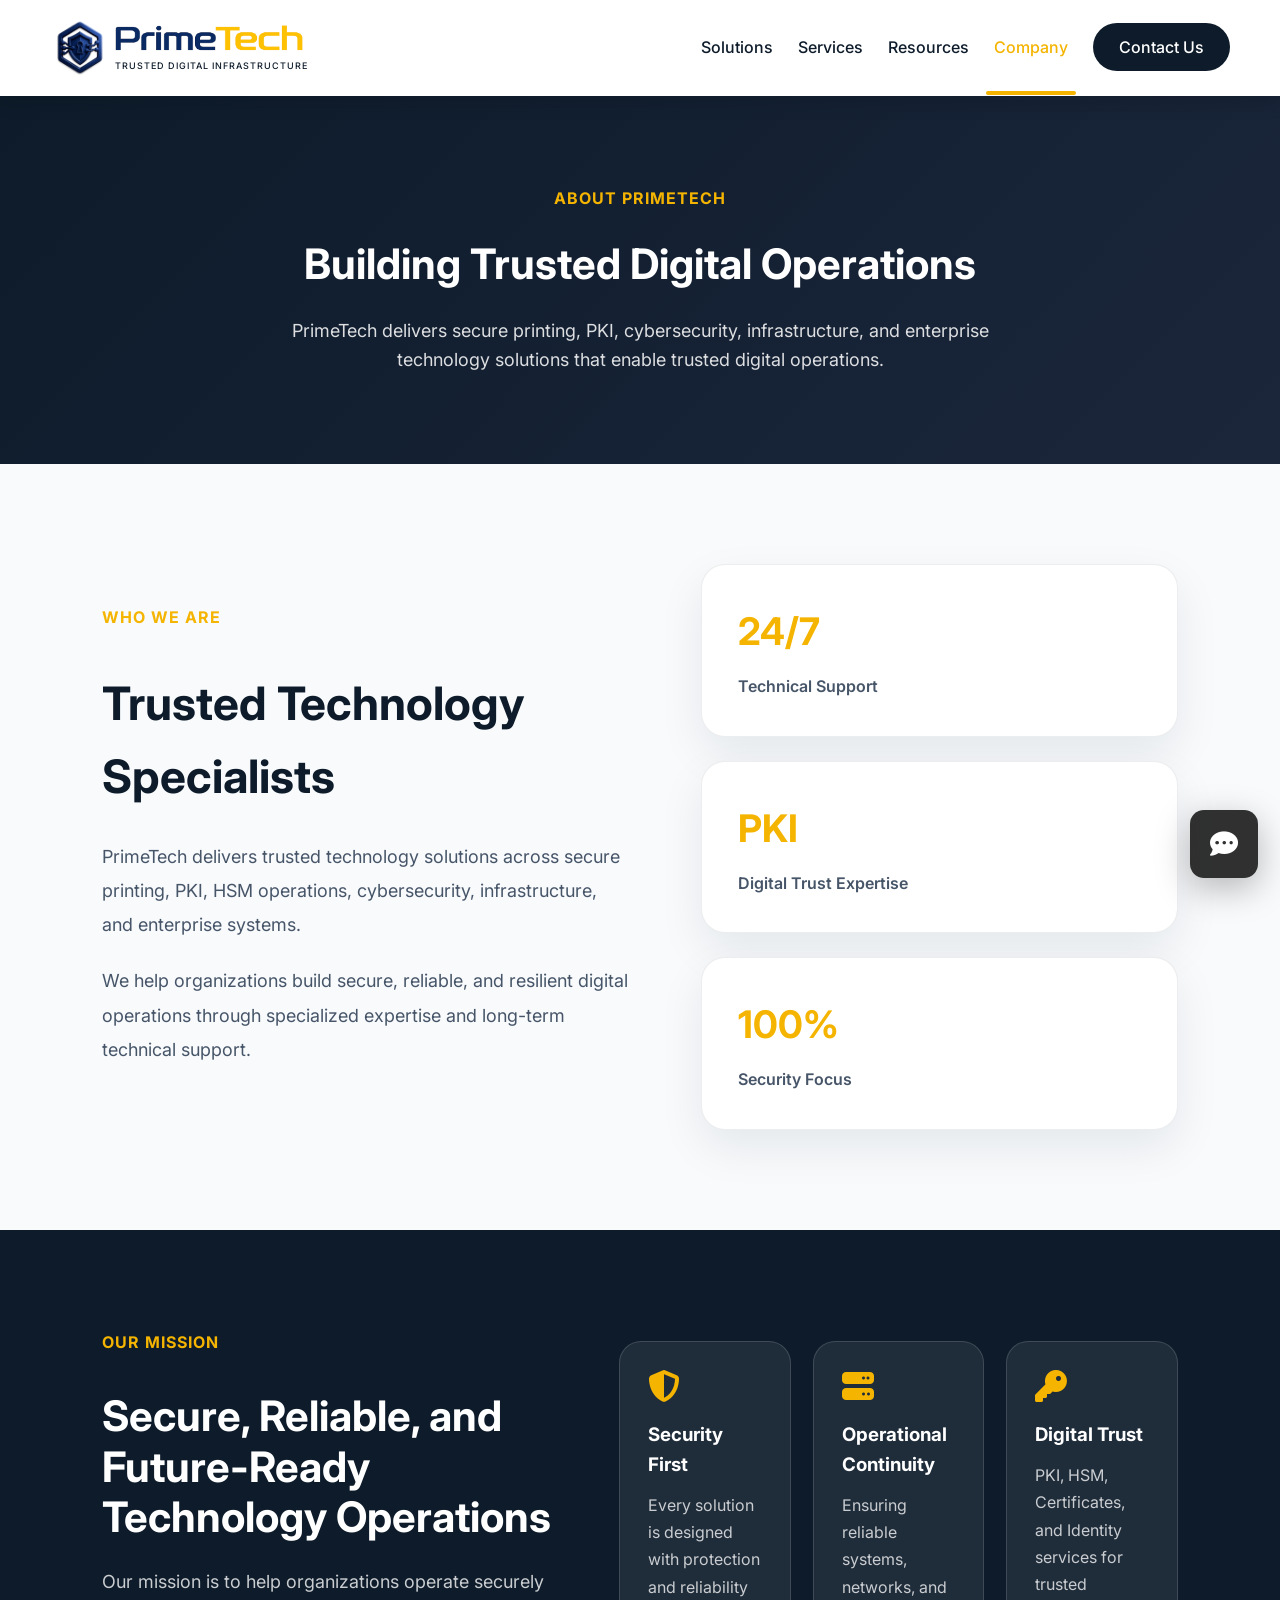
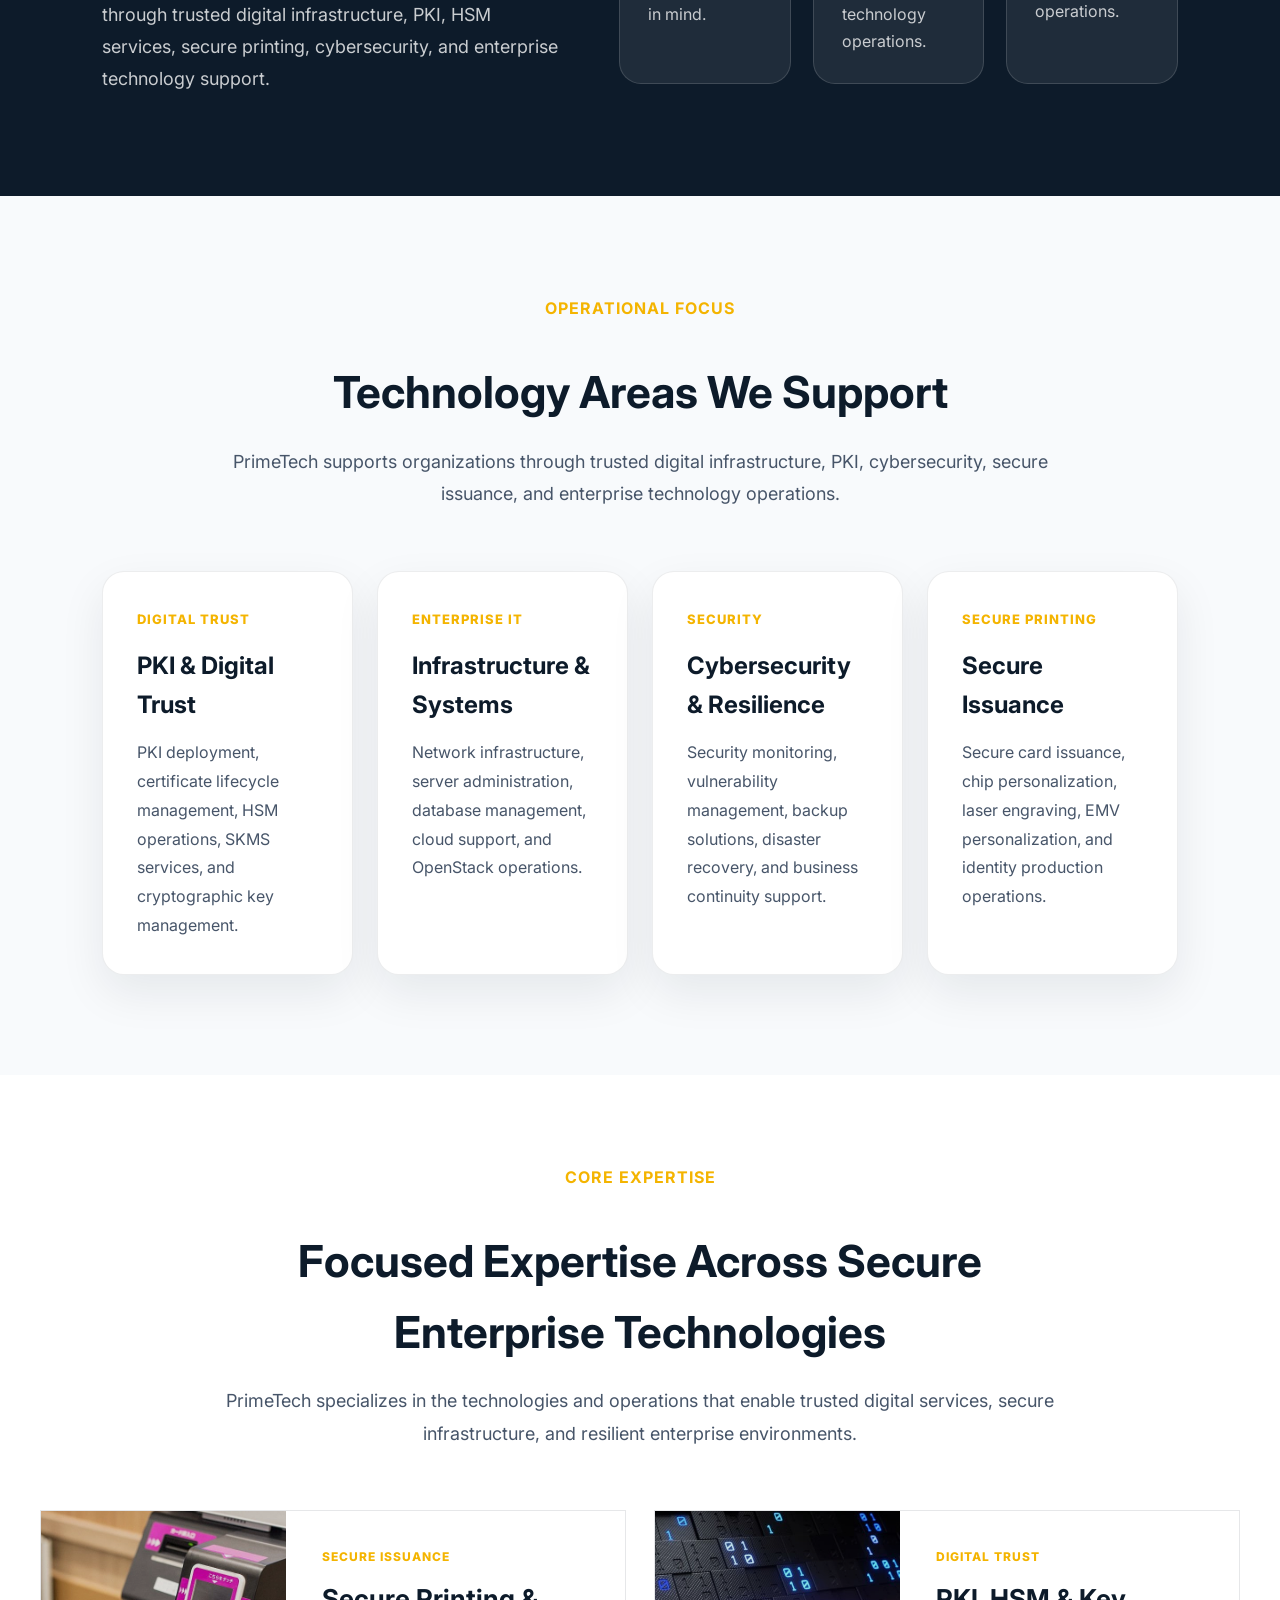
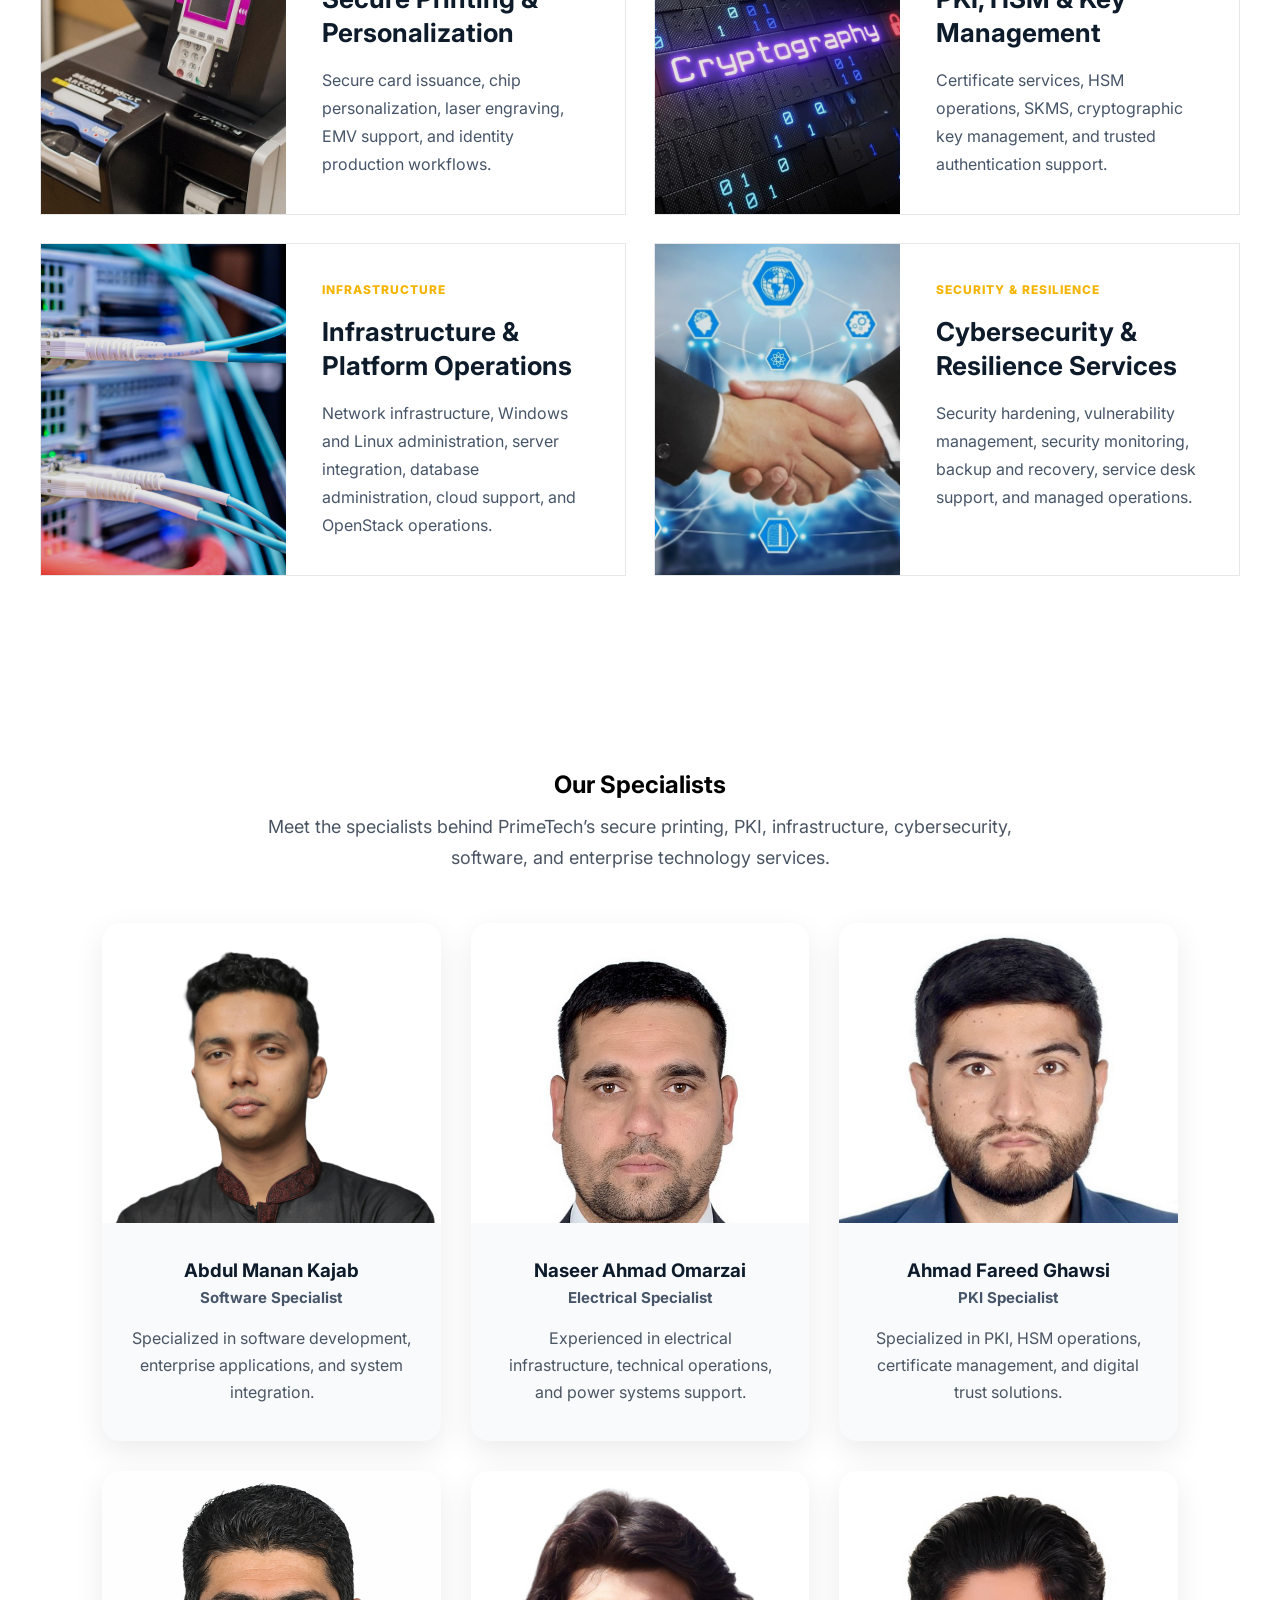
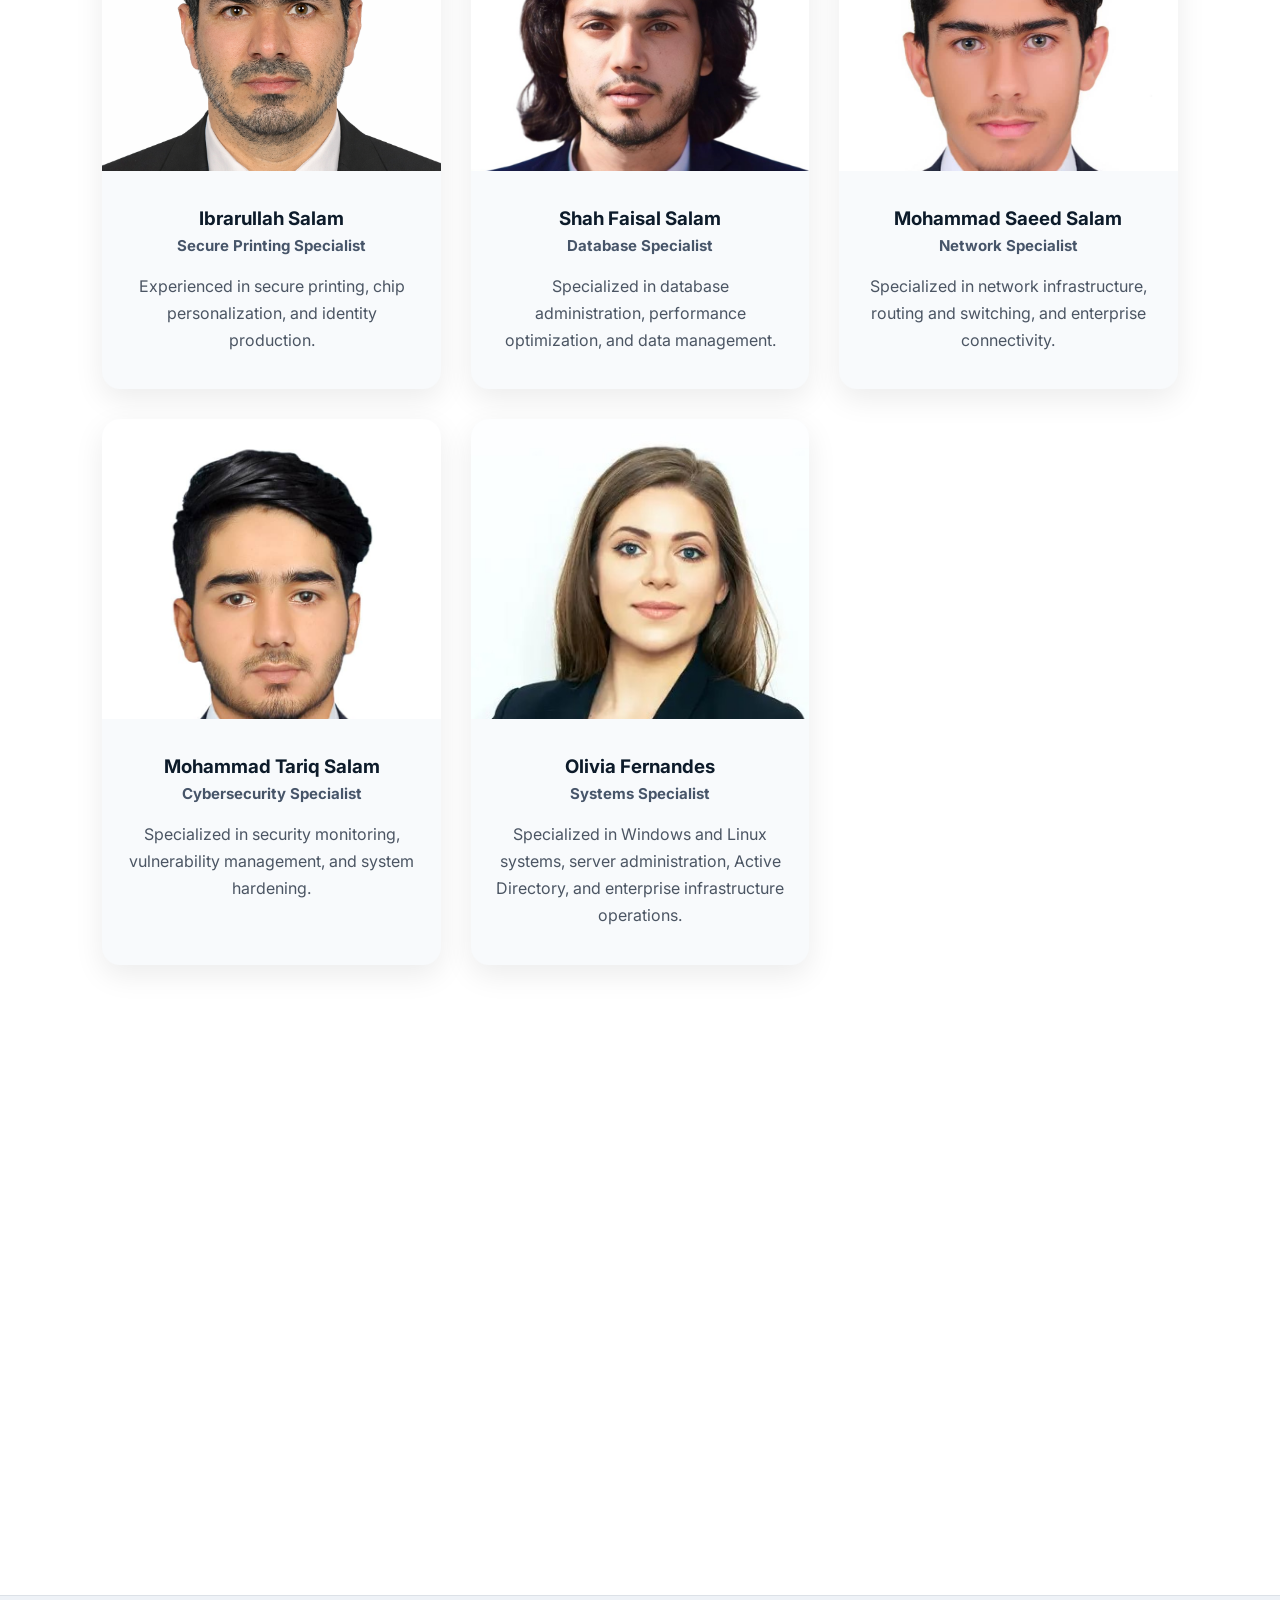
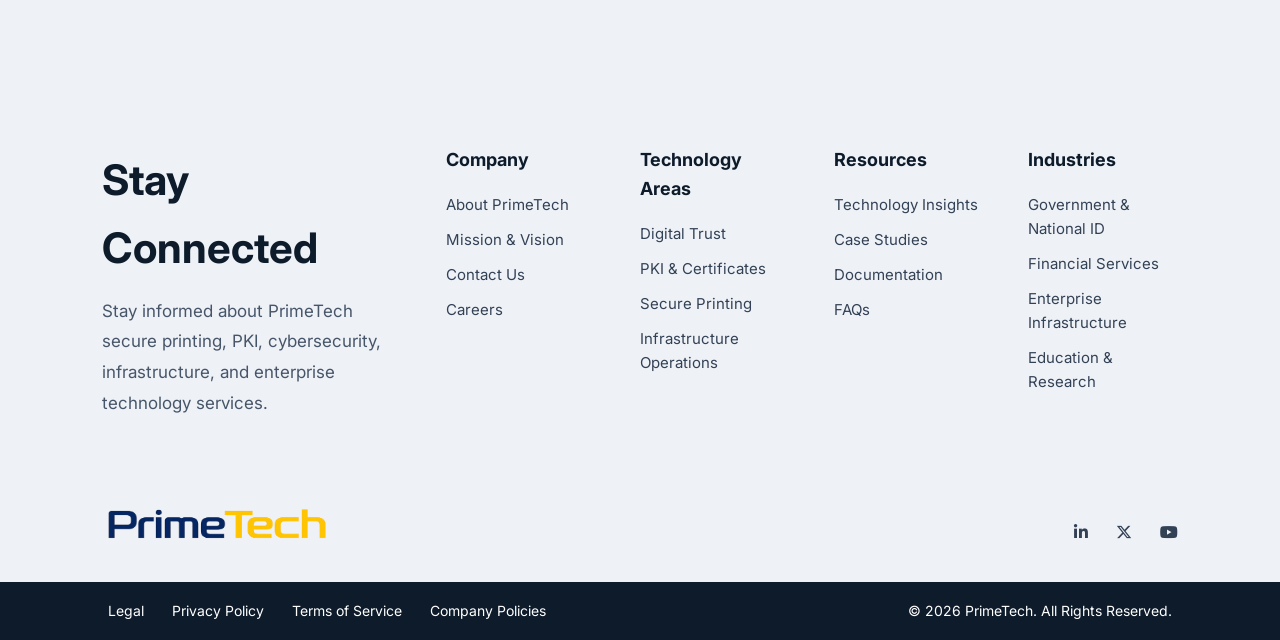
==== commit 17e1bd0c: "Add files via upload" ====
--- a/about.html
+++ b/about.html
@@ -539,40 +539,55 @@
 
     </div>
 
-    <div class="about-capability-list">
-
-        <div class="about-capability-item">
-            <h3>Secure Printing & Personalization</h3>
-            <p>
-                Secure card issuance, chip personalization,
-                laser engraving, EMV support, and identity production workflows.
-            </p>
-        </div>
-
-        <div class="about-capability-item">
-            <h3>PKI, HSM & Key Management</h3>
-            <p>
-                Certificate services, HSM operations, SKMS,
-                cryptographic key management, and trusted authentication support.
-            </p>
-        </div>
-
-        <div class="about-capability-item">
-            <h3>Infrastructure & Platform Operations</h3>
-            <p>
-                Network infrastructure, Windows and Linux administration,
-                server integration, database administration, cloud support,
-                and OpenStack operations.
-            </p>
-        </div>
-
-        <div class="about-capability-item">
-            <h3>Cybersecurity & Resilience Services</h3>
-            <p>
-                Security hardening, vulnerability management,
-                security monitoring, backup and recovery,
-                service desk support, and managed operations.
-            </p>
+        <div class="company-capability-grid">
+
+        <div class="company-capability-card">
+            <img src="images/company-secure-printing.jpg" alt="Secure printing and personalization">
+            <div>
+                <span>SECURE ISSUANCE</span>
+                <h3>Secure Printing & Personalization</h3>
+                <p>
+                    Secure card issuance, chip personalization, laser engraving,
+                    EMV support, and identity production workflows.
+                </p>
+            </div>
+        </div>
+
+        <div class="company-capability-card">
+            <img src="images/company-digital-trust.jpg" alt="PKI HSM and key management">
+            <div>
+                <span>DIGITAL TRUST</span>
+                <h3>PKI, HSM & Key Management</h3>
+                <p>
+                    Certificate services, HSM operations, SKMS,
+                    cryptographic key management, and trusted authentication support.
+                </p>
+            </div>
+        </div>
+
+        <div class="company-capability-card">
+            <img src="images/company-infrastructure.jpg" alt="Infrastructure and platform operations">
+            <div>
+                <span>INFRASTRUCTURE</span>
+                <h3>Infrastructure & Platform Operations</h3>
+                <p>
+                    Network infrastructure, Windows and Linux administration,
+                    server integration, database administration, cloud support,
+                    and OpenStack operations.
+                </p>
+            </div>
+        </div>
+
+        <div class="company-capability-card">
+            <img src="images/company-security.jpg" alt="Cybersecurity and resilience services">
+            <div>
+                <span>SECURITY & RESILIENCE</span>
+                <h3>Cybersecurity & Resilience Services</h3>
+                <p>
+                    Security hardening, vulnerability management, security monitoring,
+                    backup and recovery, service desk support, and managed operations.
+                </p>
+            </div>
         </div>
 
     </div>
--- a/style.css
+++ b/style.css
@@ -157,9 +157,10 @@
     width: 90px;
 }
 
-.nav-links > li > a.active {
+.nav-links > li > a.active,
+.nav-links > li > a.active-nav {
     color: #f4b400;
-    font-weight: 600;
+    font-weight: 500;
 }
 
 /* Hero */
@@ -1523,7 +1524,7 @@
 }
 
 .hero-tags span:hover {
-    background: #00b4d8;
+    background: #f4b400;
 
     transform: translateY(-4px);
 }
@@ -3427,7 +3428,7 @@
 
 .nav-links > li > a.active-nav {
     color: #f4b400 !important;
-    font-weight: 600;
+    font-weight: 500;
     position: relative;
 }
 
@@ -3436,7 +3437,7 @@
 }
 
 .nav-links > li > a.active-nav::after {
-    width: 100% !important;
+    width: 90% !important;
 }
 
 /* Enterprise Homepage Hero Upgrade */
@@ -3775,7 +3776,7 @@
 
 .nav-links > li > a:hover::after,
 .nav-links > li > a.active-nav::after {
-    width: 88px !important;
+    width: 90px !important;
 }
 
 .mega-lifecycle-img {
@@ -4874,4 +4875,615 @@
     letter-spacing: 1px;
     text-transform: uppercase;
     margin-bottom: 14px;
-}+}
+
+/* Enterprise Explorer */
+
+.enterprise-explorer{
+    max-width:1400px;
+    margin:70px auto 0;
+    display:grid;
+    grid-template-columns:260px 1fr;
+    gap:40px;
+    align-items:start;
+}
+
+/* Enterprise Explorer Left Menu */
+
+.explorer-nav {
+    display: flex;
+    flex-direction: column;
+    gap: 0;
+}
+
+.explorer-item {
+    position: relative;
+    background: none;
+    border: none;
+    border-left: 2px solid rgba(13,27,42,0.10);
+    padding: 22px 0 22px 26px;
+    text-align: left;
+    cursor: pointer;
+    transition: 0.3s ease;
+}
+
+.explorer-item.active {
+    border-left-color: #f4b400;
+}
+
+.explorer-item:hover {
+    transform: translateX(6px);
+}
+
+.explorer-number {
+    display: block;
+    color: #f4b400;
+    font-size: 12px;
+    font-weight: 800;
+    letter-spacing: 1px;
+    margin-bottom: 8px;
+}
+
+.explorer-title {
+    display: block;
+    color: #0d1b2a;
+    font-size: 21px;
+    font-weight: 800;
+    line-height: 1.2;
+    max-width: 240px;
+}
+
+.explorer-item:not(.active) .explorer-title {
+    color: rgba(13,27,42,0.78);
+}
+
+.explorer-item:not(.active) .explorer-number {
+    color: rgba(244,180,0,0.75);
+}
+
+.explorer-content{
+    background: transparent;
+    border-radius: 0;
+    padding: 20px 0 20px 80px;
+    box-shadow: none;
+    border: none;
+    border-left: 1px solid rgba(13,27,42,0.10);
+}
+
+.explorer-panel{
+    display:none;
+}
+
+.explorer-panel.active{
+    display:block;
+}
+
+.explorer-panel h3{
+    font-size: 48px;
+    line-height: 1.15;
+    letter-spacing: -1px;
+    margin-bottom: 30px;
+}
+
+
+.explorer-panel p{
+    font-size:18px;
+    line-height:1.9;
+    color:#475569;
+    max-width:800px;
+}
+
+
+/* Explorer Detail Styling */
+
+.explorer-panel h4{
+    margin-top:35px;
+    margin-bottom:20px;
+    font-size:18px;
+    font-weight:800;
+    color:#0d1b2a;
+}
+
+.explorer-panel ul{
+    list-style:none;
+    padding:0;
+    margin:0;
+
+    display:grid;
+    grid-template-columns:repeat(2,minmax(220px,1fr));
+    gap:14px 40px;
+}
+
+.explorer-panel li{
+    position:relative;
+    padding-left:18px;
+
+    color:#475569;
+    font-size:16px;
+    line-height:1.6;
+}
+
+.explorer-panel li::before{
+    content:"";
+    position:absolute;
+
+    left:0;
+    top:10px;
+
+    width:6px;
+    height:6px;
+
+    border-radius:50%;
+    background:#f4b400;
+}
+
+/* Horizontal Service Explorer */
+
+.service-explorer {
+    max-width: 1350px;
+    margin: 40px auto 0;
+    margin-top: 35px
+}
+
+.service-tabs {
+    display: flex;
+    flex-wrap: wrap;
+    gap: 0;
+    margin-bottom: 25px;
+    border-bottom: 1px solid rgba(13,27,42,0.12);
+}
+
+.service-tab {
+    background: transparent;
+    border: none;
+    color: #475569;
+    padding: 18px 24px;
+    border-radius: 0;
+    font-size: 15px;
+    font-weight: 800;
+    cursor: pointer;
+    position: relative;
+    transition: 0.3s ease;
+}
+
+.service-tab::after {
+    content: "";
+    position: absolute;
+    left: 24px;
+    right: 24px;
+    bottom: -1px;
+    height: 3px;
+    background: transparent;
+    border-radius: 10px;
+}
+
+.service-tab.active,
+.service-tab:hover {
+    background: transparent;
+    color: #0d1b2a;
+}
+
+.service-tab.active::after {
+    background: #f4b400;
+}
+
+.service-tab.active,
+.service-tab:hover {
+    background: #0d1b2a;
+    color: #ffffff;
+    border-color: #0d1b2a;
+}
+
+.service-detail {
+    display: none;
+    max-width: 1050px;
+    margin: 0 auto;
+}
+
+.service-detail.active {
+    display: block;
+}
+
+.service-detail h3 {
+    font-size: 46px;
+    color: #0d1b2a;
+    line-height: 1.15;
+    letter-spacing: -1px;
+    margin-bottom: 28px;
+}
+
+.service-detail p {
+    color: #475569;
+    font-size: 19px;
+    line-height: 1.9;
+    max-width: 920px;
+}
+
+.service-detail h4 {
+    margin: 42px 0 20px;
+    color: #0d1b2a;
+    font-size: 18px;
+    font-weight: 800;
+}
+
+.service-detail ul {
+    list-style: none;
+    padding: 0;
+    margin: 0;
+    display: grid;
+    grid-template-columns: repeat(2, minmax(260px, 1fr));
+    gap: 16px 60px;
+}
+
+.service-detail li {
+    position: relative;
+    padding-left: 20px;
+    color: #475569;
+    font-size: 17px;
+    line-height: 1.6;
+}
+
+.service-detail li::before {
+    content: "";
+    position: absolute;
+    left: 0;
+    top: 10px;
+    width: 7px;
+    height: 7px;
+    border-radius: 50%;
+    background: #f4b400;
+}
+
+@media (max-width: 768px) {
+    .service-tabs {
+        gap: 10px;
+        margin-bottom: 40px;
+    }
+
+    .service-tab {
+        font-size: 14px;
+        padding: 11px 16px;
+    }
+
+    .service-detail h3 {
+        font-size: 32px;
+    }
+
+    .service-detail p {
+        font-size: 17px;
+    }
+
+    .service-detail ul {
+        grid-template-columns: 1fr;
+        gap: 12px;
+    }
+}
+
+/* Resources Knowledge Matrix */
+
+.knowledge-matrix {
+    max-width: 1600px;
+    margin: 60px auto 0;
+    display: grid;
+    grid-template-columns: repeat(2, 1fr);
+    border-top: 1px solid rgba(13,27,42,0.12);
+    border-left: 1px solid rgba(13,27,42,0.12);
+}
+
+.knowledge-matrix-item {
+    padding: 36px;
+    border-right: 1px solid rgba(13,27,42,0.12);
+    border-bottom: 1px solid rgba(13,27,42,0.12);
+    background: #fff;
+    transition: 0.3s ease;
+}
+
+.knowledge-matrix-item:hover {
+    background: #f8fafc;
+}
+
+.knowledge-matrix-item span {
+    color: #f4b400;
+    font-size: 13px;
+    font-weight: 800;
+    letter-spacing: 1px;
+}
+
+.knowledge-matrix-item h3 {
+    color: #0d1b2a;
+    font-size: 26px;
+    line-height: 1.3;
+    margin: 18px 0 16px;
+}
+
+.knowledge-matrix-item p {
+    color: #475569;
+    font-size: 17px;
+    line-height: 1.8;
+    margin: 0;
+}
+
+@media (max-width: 768px) {
+    .knowledge-matrix {
+        grid-template-columns: 1fr;
+    }
+
+    .knowledge-matrix-item {
+        padding: 32px 26px;
+    }
+}
+
+/* Expand Resources Knowledge Matrix */
+
+.knowledge-areas {
+    padding-left: 2%;
+    padding-right: 2%;
+}
+
+.knowledge-matrix {
+    width: 100%;
+    max-width: 1700px;
+}
+
+/* Resources Image Knowledge Grid */
+
+.image-knowledge-grid {
+    gap: 28px;
+    border: none;
+}
+
+.image-knowledge-grid .knowledge-matrix-item {
+    padding: 0;
+    overflow: hidden;
+    border: 1px solid rgba(13,27,42,0.10);
+    background: #ffffff;
+    display:flex;
+    flex-direction:column;
+    height:100%;
+}
+
+.image-knowledge-grid .knowledge-matrix-item img {
+    width: 100%;
+    height: 220px;
+    object-fit: cover;
+    display: block;
+    filter: brightness(0.92);
+    transition: 0.35s ease;
+}
+
+.image-knowledge-grid .knowledge-matrix-item h3,
+.image-knowledge-grid .knowledge-matrix-item p {
+    padding-left: 34px;
+    padding-right: 34px;
+}
+
+.image-knowledge-grid .knowledge-matrix-item h3 {
+    margin-top: 30px;
+}
+
+.image-knowledge-grid .knowledge-matrix-item p {
+    padding-bottom: 36px;
+}
+
+.image-knowledge-grid .knowledge-matrix-item:hover img {
+    filter: brightness(1);
+    transform: scale(1.03);
+}
+
+/* Company Capability Image Grid */
+
+.company-capability-grid {
+    max-width: 1500px;
+    margin: 60px auto 0;
+    display: grid;
+    grid-template-columns: repeat(2, 1fr);
+    gap: 28px;
+}
+
+.company-capability-card {
+    background: #ffffff;
+    border: 1px solid rgba(13,27,42,0.10);
+    display: grid;
+    grid-template-columns: 42% 1fr;
+    min-height: 280px;
+    overflow: hidden;
+}
+
+.company-capability-card img {
+    width: 100%;
+    height: 100%;
+    object-fit: cover;
+    filter: brightness(0.9);
+    transition: 0.35s ease;
+}
+
+.company-capability-card div {
+    padding: 36px;
+}
+
+.company-capability-card span {
+    display: block;
+    color: #f4b400;
+    font-size: 12px;
+    font-weight: 800;
+    letter-spacing: 1px;
+    margin-bottom: 16px;
+}
+
+.company-capability-card h3 {
+    color: #0d1b2a;
+    font-size: 26px;
+    line-height: 1.3;
+    margin-bottom: 16px;
+}
+
+.company-capability-card p {
+    color: #475569;
+    font-size: 16px;
+    line-height: 1.75;
+    margin: 0;
+}
+
+.company-capability-card:hover img {
+    filter: brightness(1);
+    transform: scale(1.04);
+}
+
+@media (max-width: 900px) {
+    .company-capability-grid {
+        grid-template-columns: 1fr;
+    }
+
+    .company-capability-card {
+        grid-template-columns: 1fr;
+    }
+
+    .company-capability-card img {
+        height: 220px;
+    }
+}
+
+.about-capabilities {
+    padding-left: 0%;
+    padding-right: 0%;
+}
+
+.company-capability-grid {
+    width: 100%;
+    max-width: 1900px;
+}
+
+/* Contact Expertise Layout */
+
+.contact-expertise-item {
+    padding: 28px 0;
+    border-bottom: 1px solid rgba(13,27,42,0.10);
+}
+
+.contact-expertise-item:last-child {
+    border-bottom: none;
+}
+
+.contact-expertise-item span {
+    color: #f4b400;
+    font-size: 13px;
+    font-weight: 800;
+    letter-spacing: 1px;
+}
+
+.contact-expertise-item h3 {
+    color: #0d1b2a;
+    font-size: 30px;
+    line-height: 1.25;
+    margin: 12px 0 14px;
+}
+
+.contact-expertise-item p {
+    color: #475569;
+    font-size: 17px;
+    line-height: 1.75;
+    max-width: 420px;
+    margin: 0;
+}
+
+
+
+.contact-expertise-image img {
+    width: 100%;
+    height:580px;
+    object-fit: cover;
+    border-radius: 22px;
+    display: block;
+}
+
+@media (max-width: 900px) {
+    .contact-expertise-layout {
+        grid-template-columns: 1fr;
+        gap: 36px;
+    }
+
+    .contact-expertise-image img {
+        height: 320px;
+    }
+}
+
+/* Force Contact expertise section wider */
+
+
+.contact-expertise-layout {
+    width: calc(100vw - 80px) !important;
+    max-width: none !important;
+    margin: 60px 40px 0 !important;
+    display: grid !important;
+    grid-template-columns: 340px 1fr !important;
+    gap: 36px !important;
+    align-items: start !important;
+}
+
+
+/* Expand Contact Expertise Layout */
+
+
+
+.contact-expertise-item p {
+    max-width: 390px;
+}
+
+section.consultation-areas .contact-expertise-layout {
+    width: 96vw !important;
+    max-width: none !important;
+    margin: 60px 2vw 0 !important;
+    display: grid !important;
+    grid-template-columns: 340px minmax(0, 1fr) !important;
+    gap: 36px !important;
+    align-items: start !important;
+}
+
+section.consultation-areas .contact-expertise-image img {
+    width: 100% !important;
+    height: 540px !important;
+    object-fit: cover !important;
+    border-radius: 0px !important;
+    display: block !important;
+}
+
+/* Final Contact Expertise Layout */
+
+.consultation-areas {
+    max-width: none !important;
+    width: 100% !important;
+    padding: 90px 2% !important;
+    margin: 0 !important;
+}
+
+.contact-expertise-layout {
+    width: 100%;
+    max-width: none !important;
+    margin: 60px 0 0 !important;
+    padding-right: 130px;
+    padding-left: 70px;
+    display: grid !important;
+    grid-template-columns: 340px minmax(0, 1fr) !important;
+    gap: 50px !important;
+    align-items: start !important;
+}
+
+.contact-expertise-list {
+    width: 100% !important;
+    margin: 0 !important;
+    padding: 0 !important;
+}
+
+.contact-expertise-image {
+    width: 100% !important;
+    margin-top: 50px !important;
+}
+
+.contact-expertise-image img {
+    width: 100% !important;
+    height: 400px !important;
+    object-fit: cover !important;
+    border-radius: 0px !important;
+    display: block !important;
+}
+
